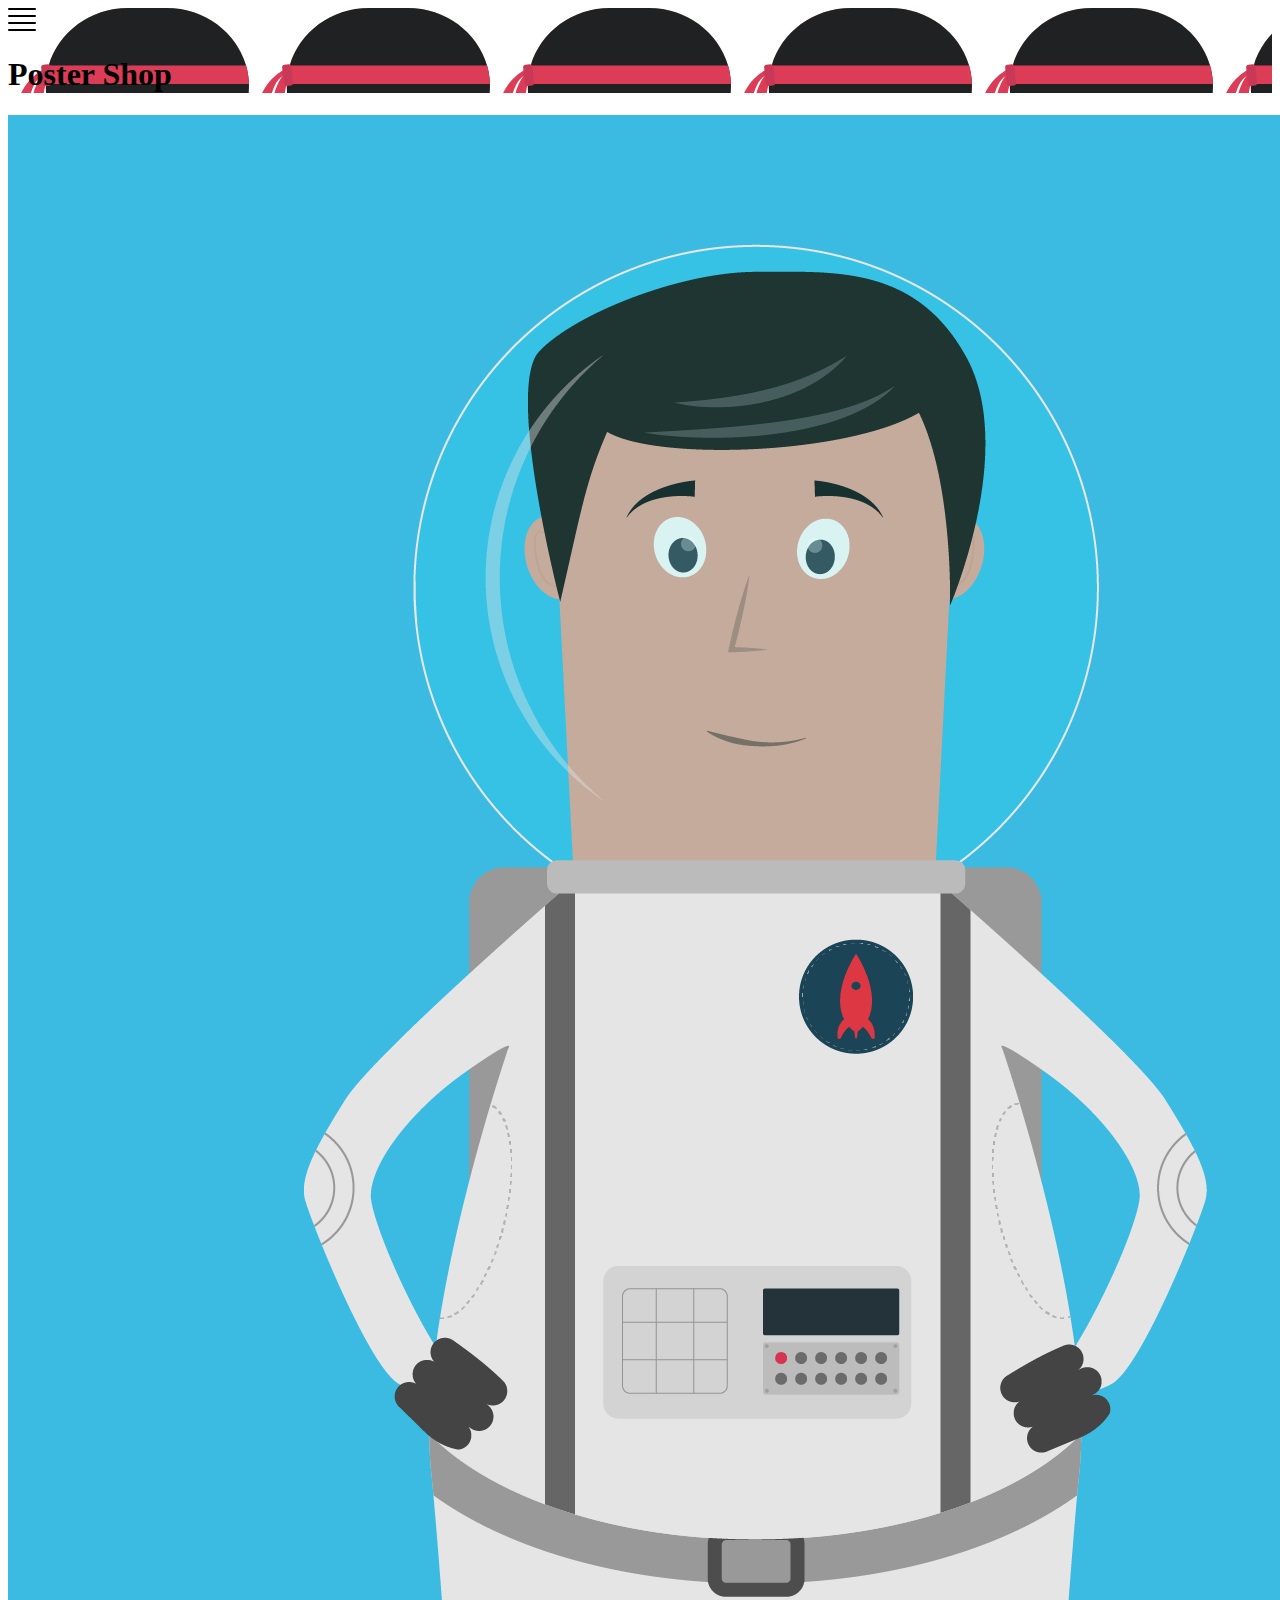
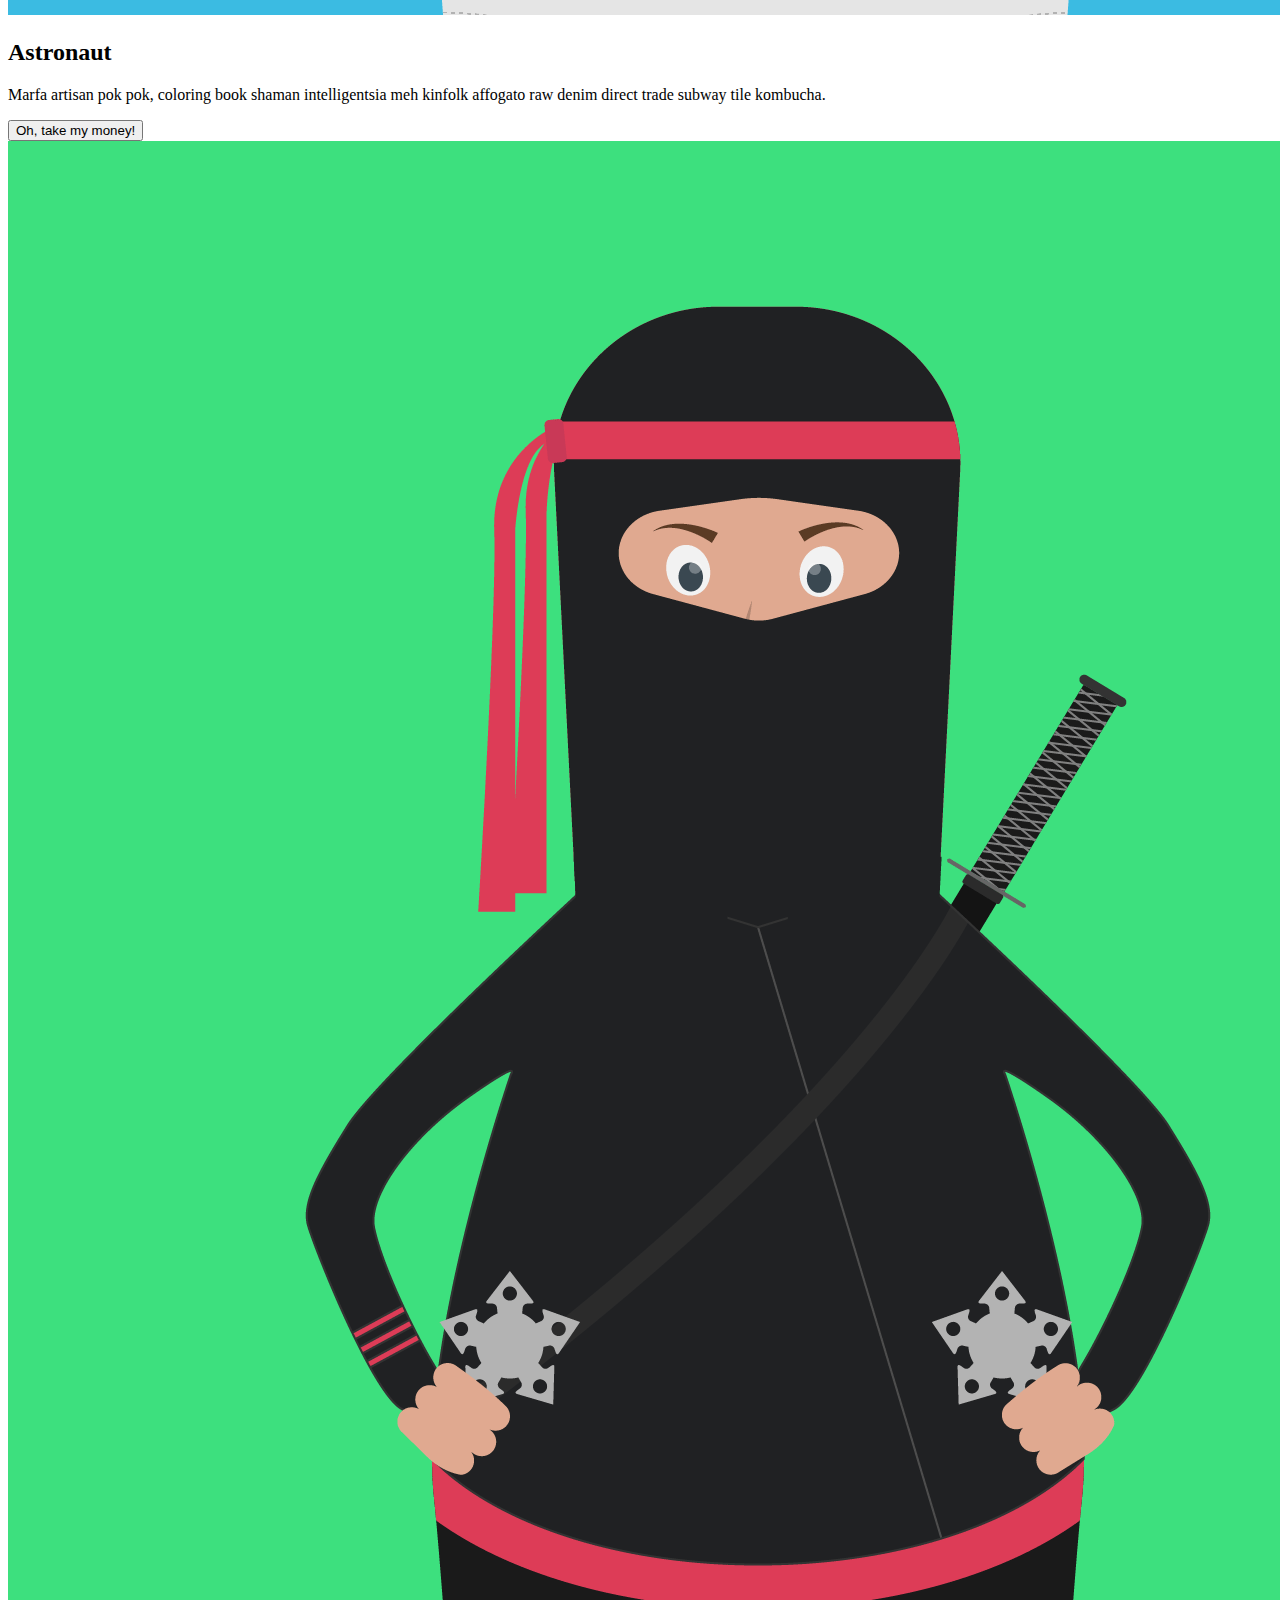
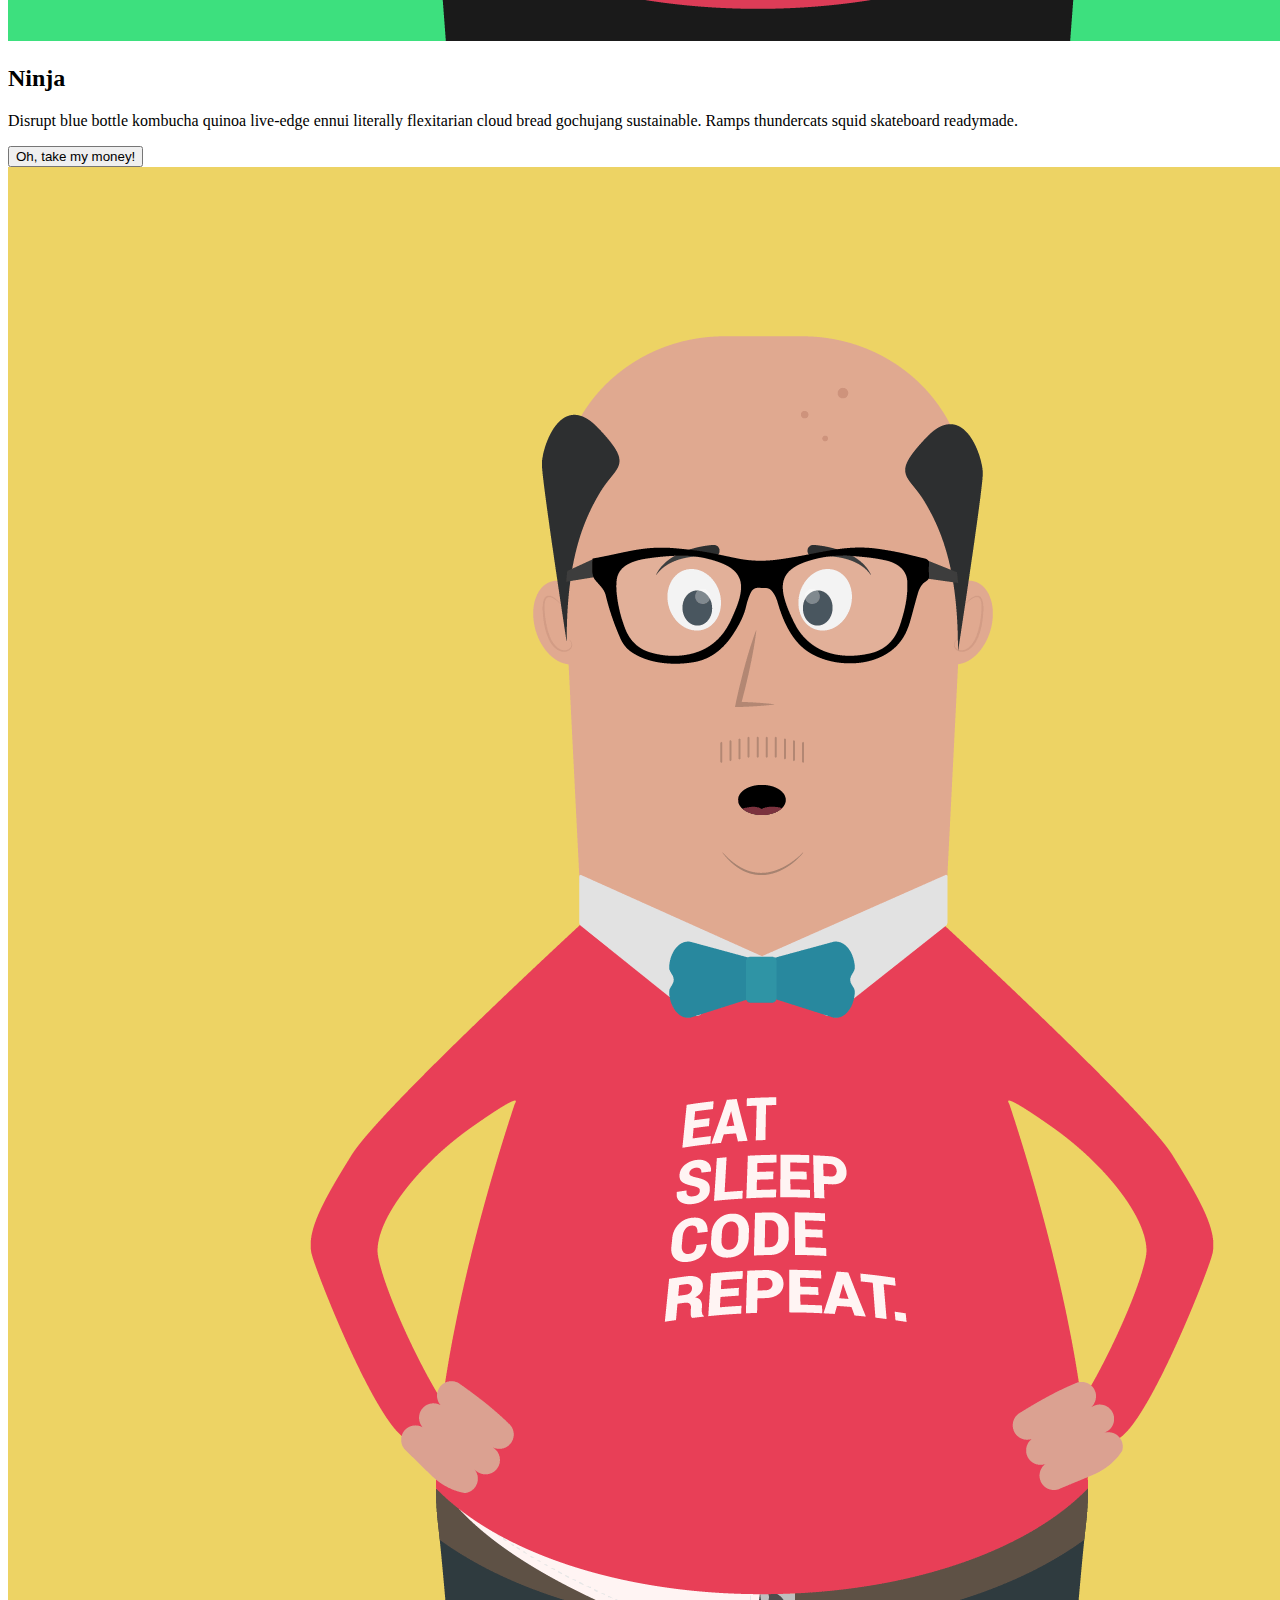
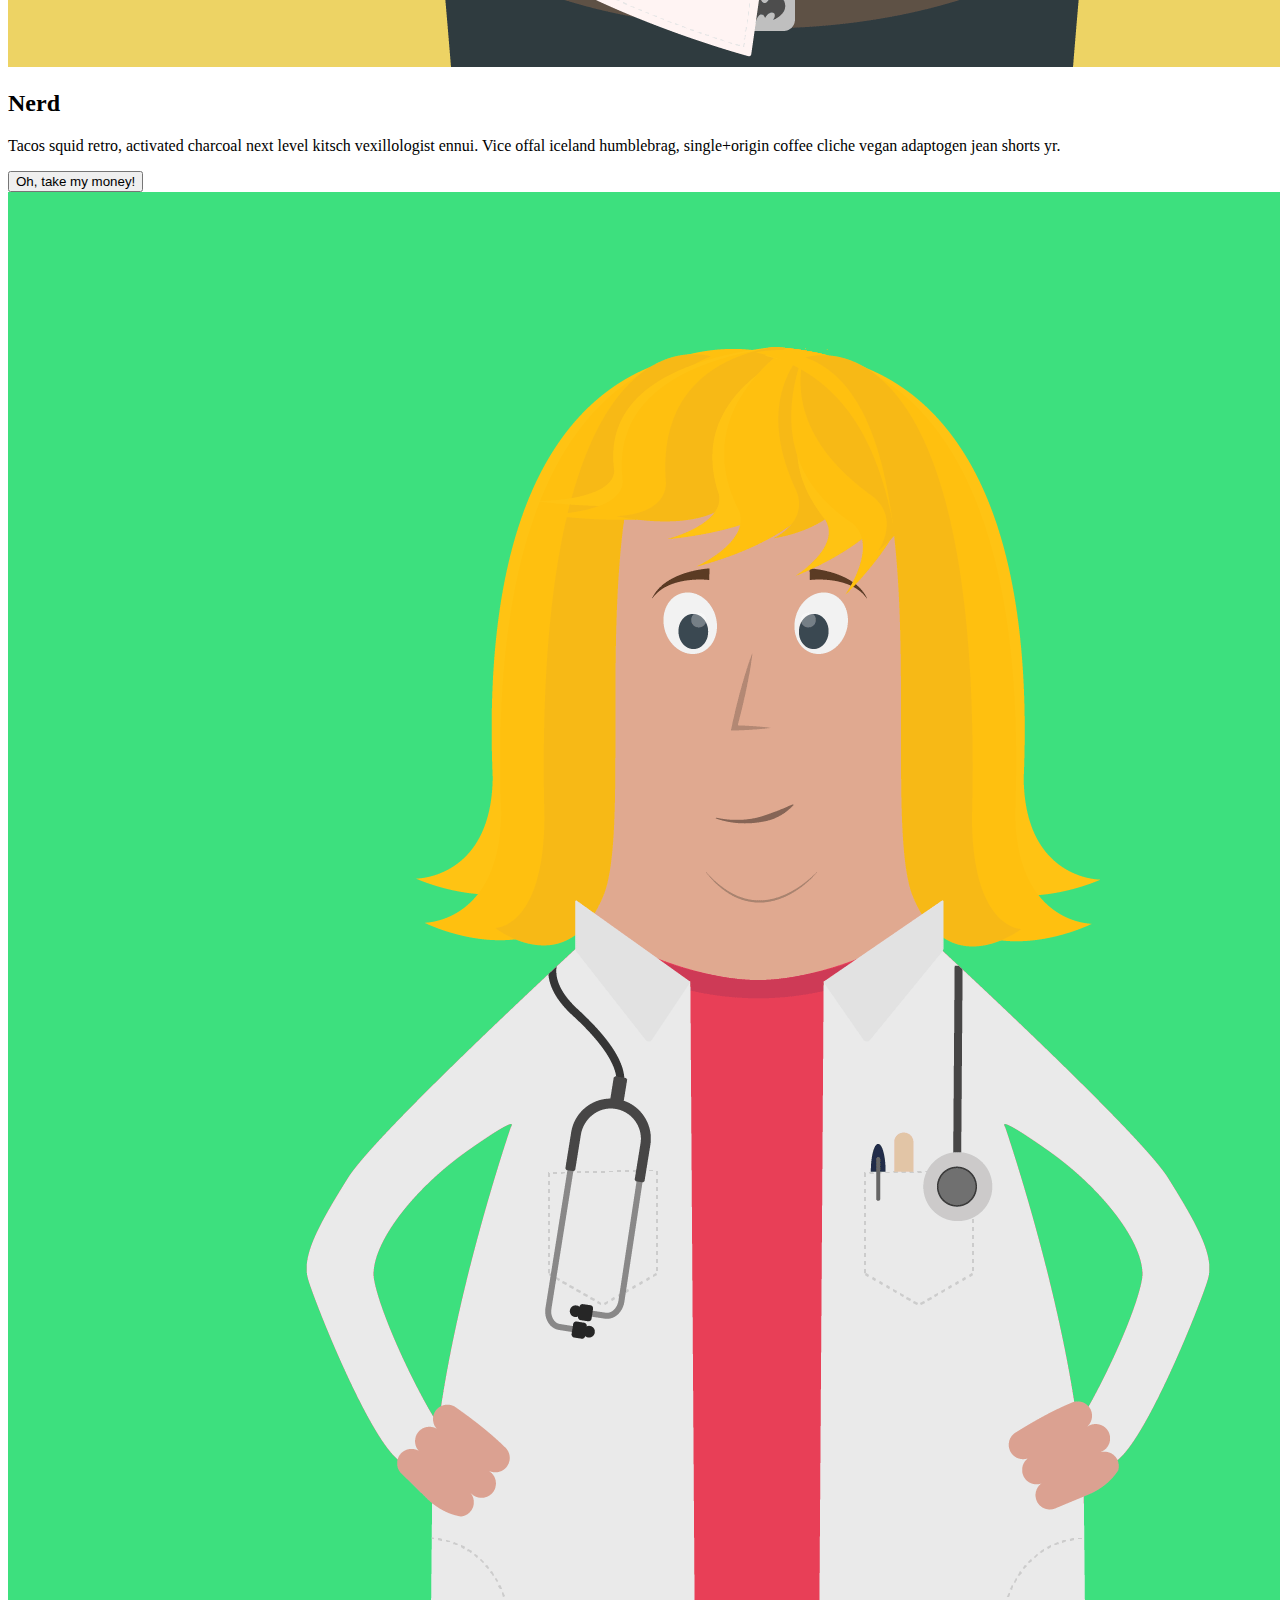
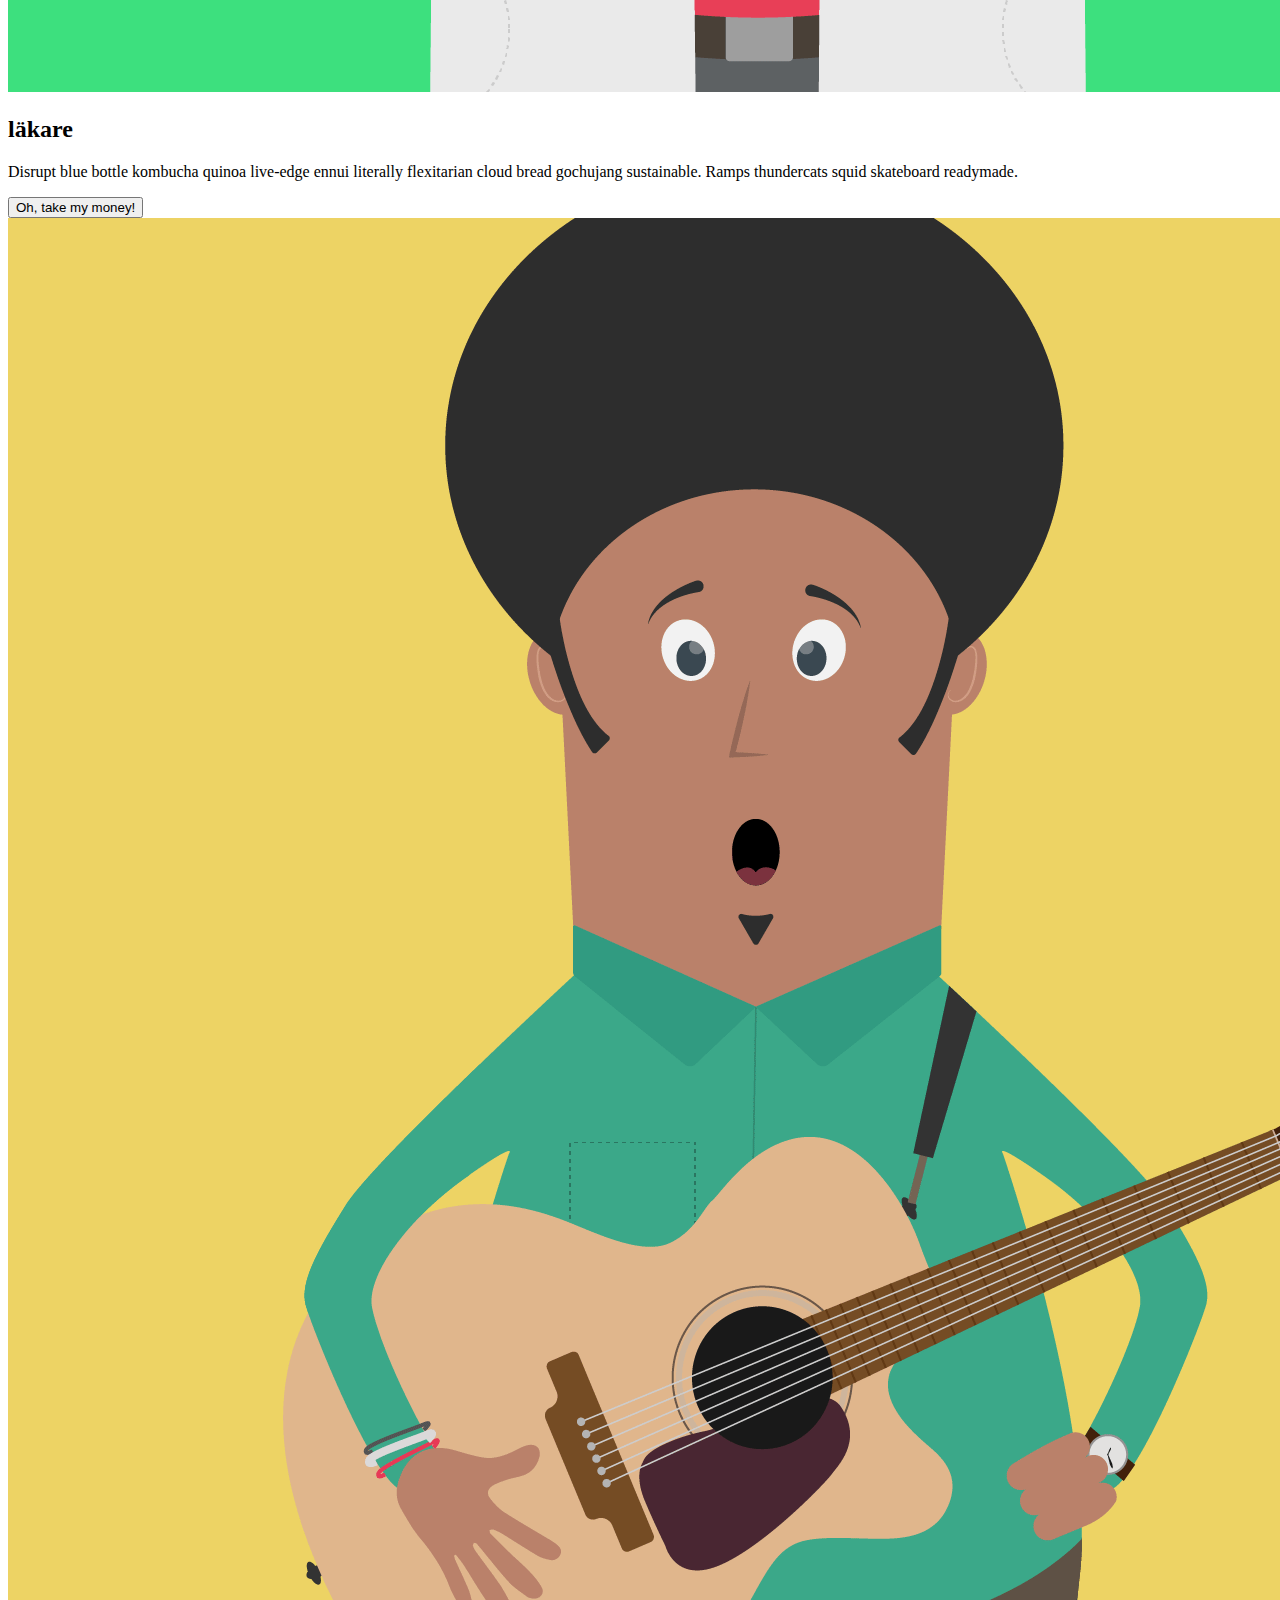
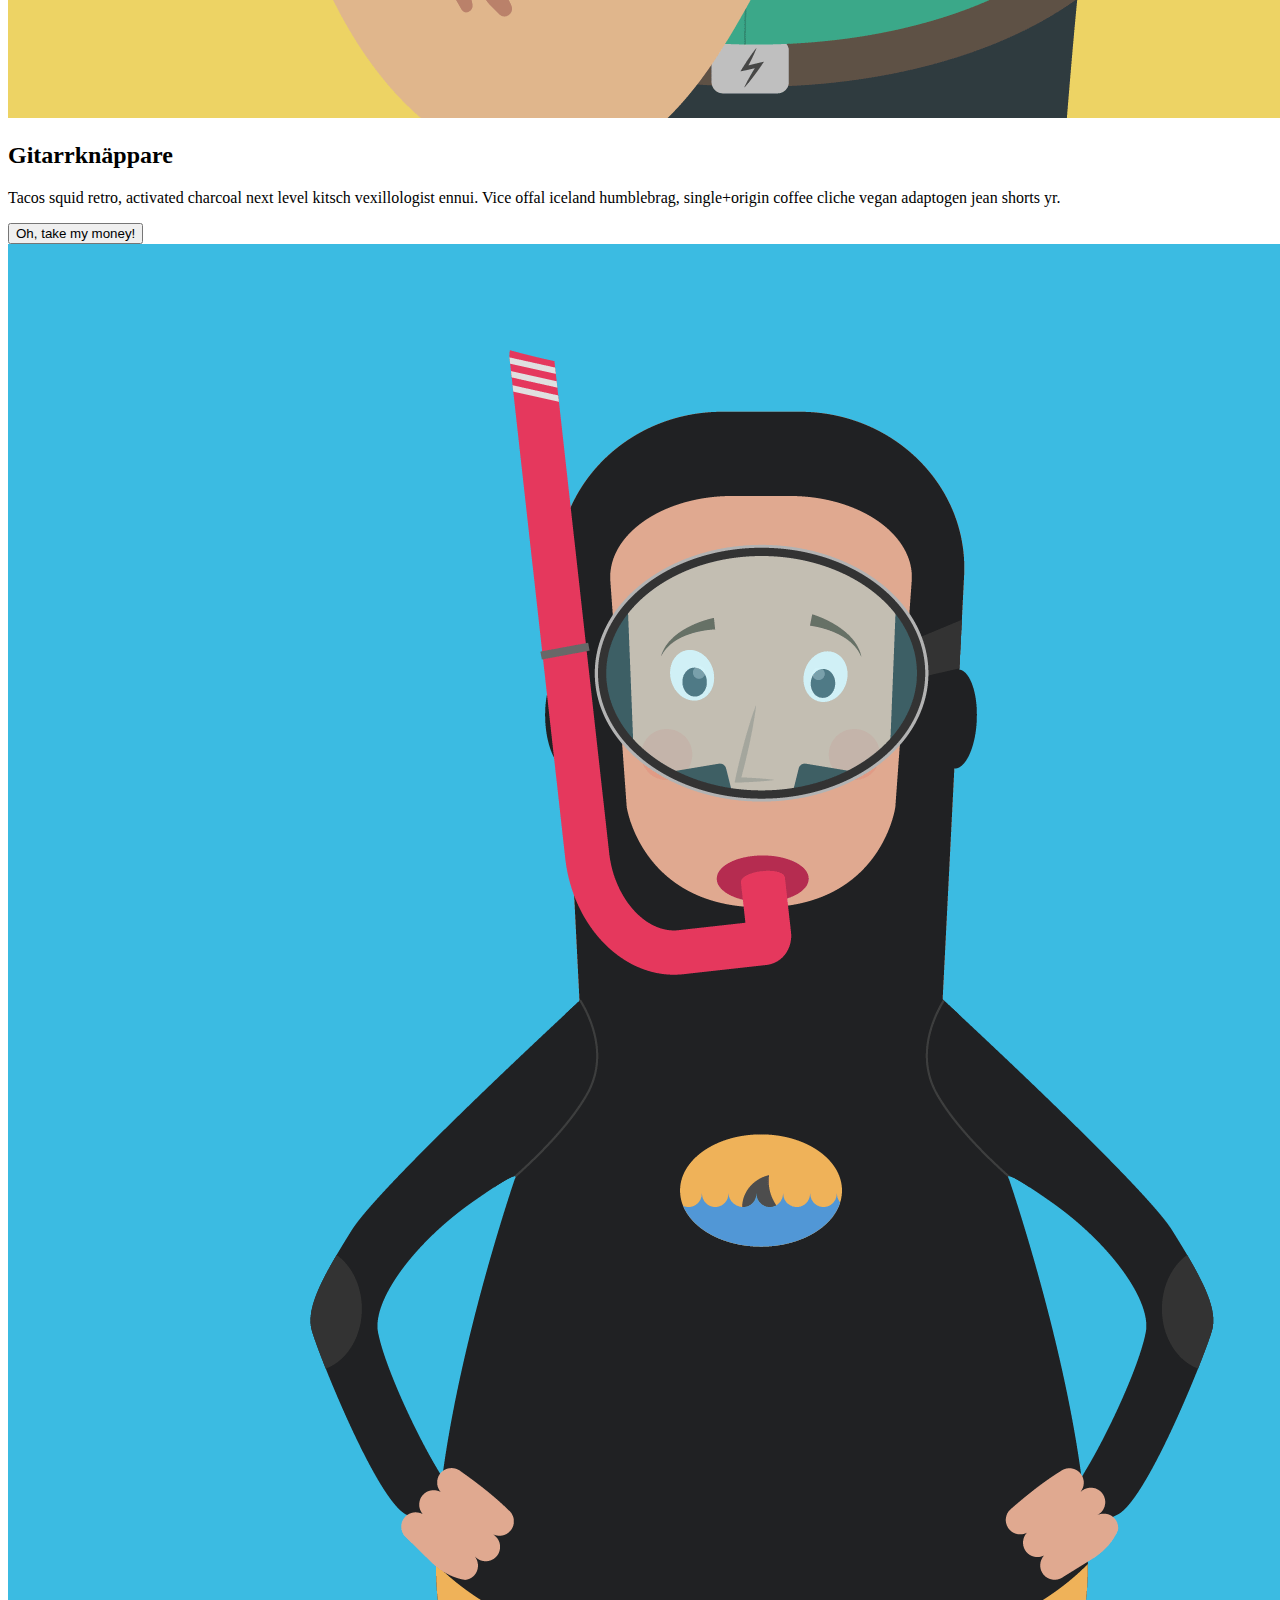
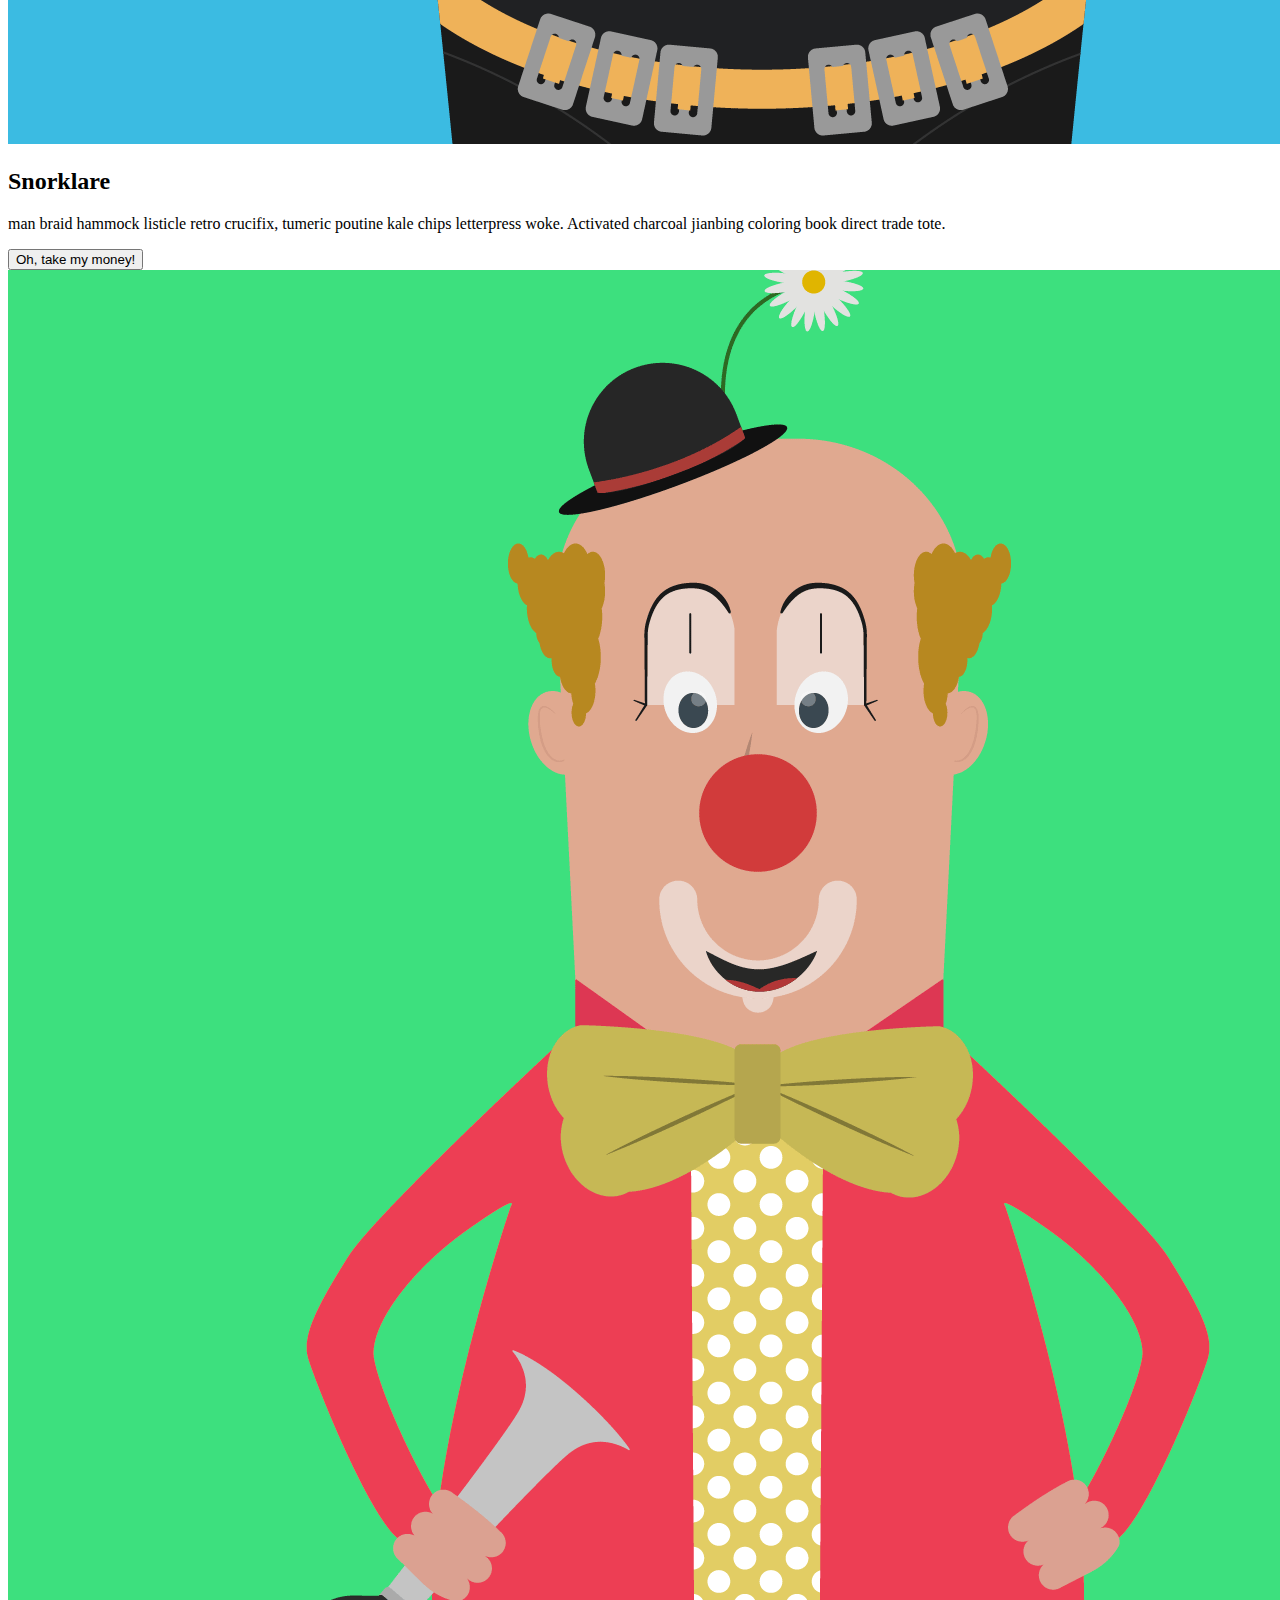
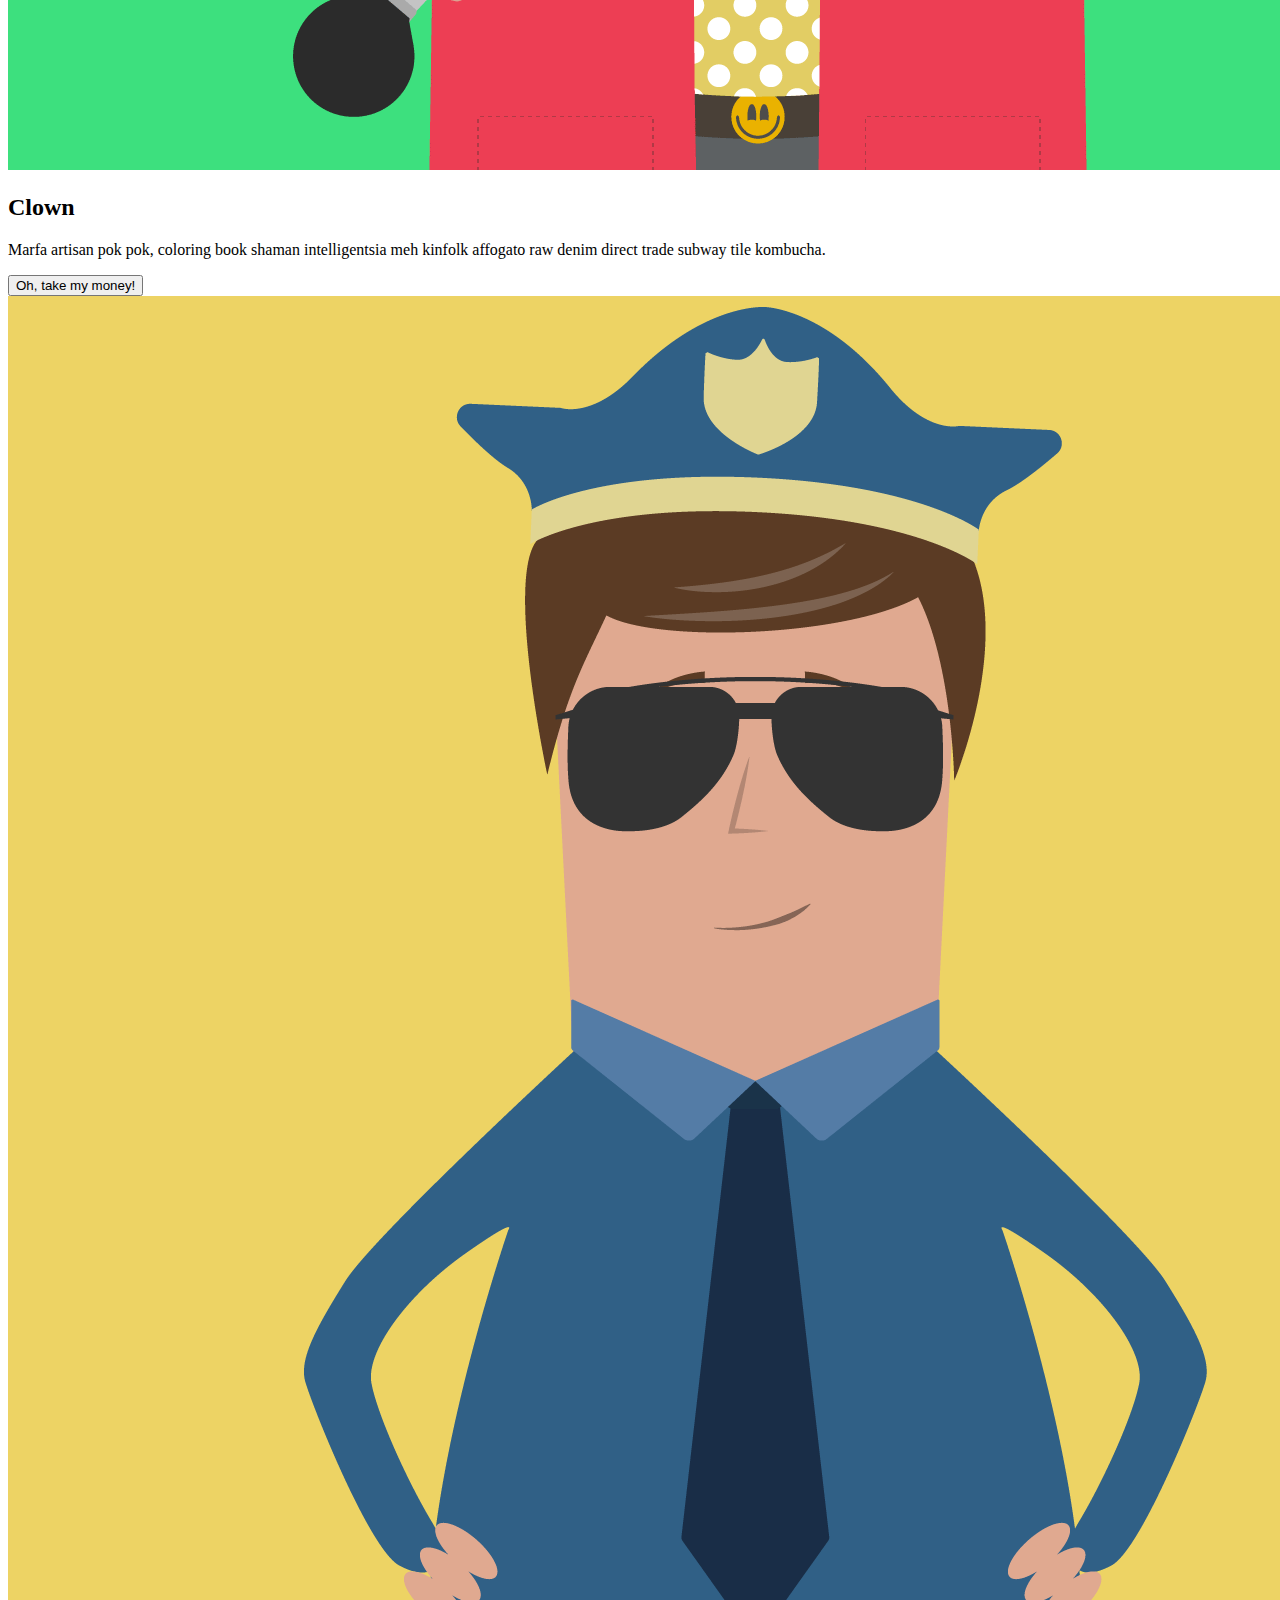
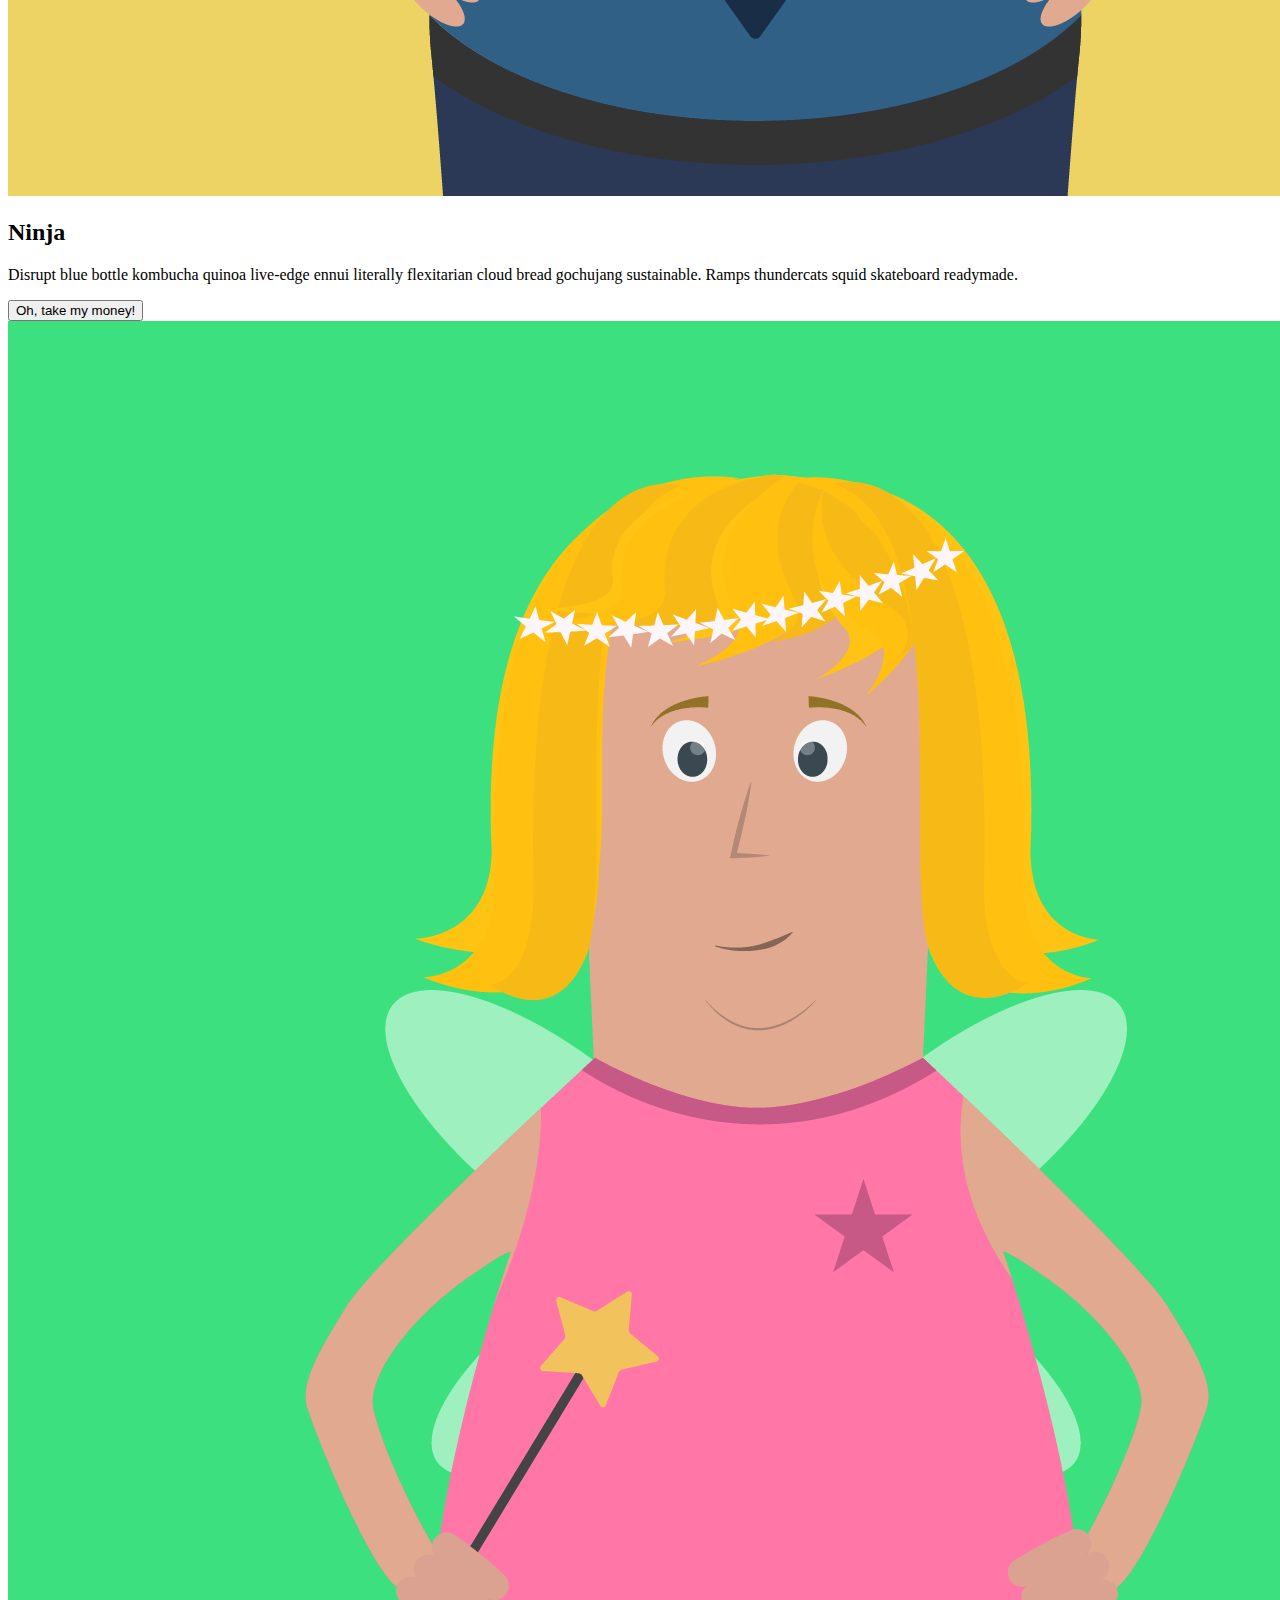
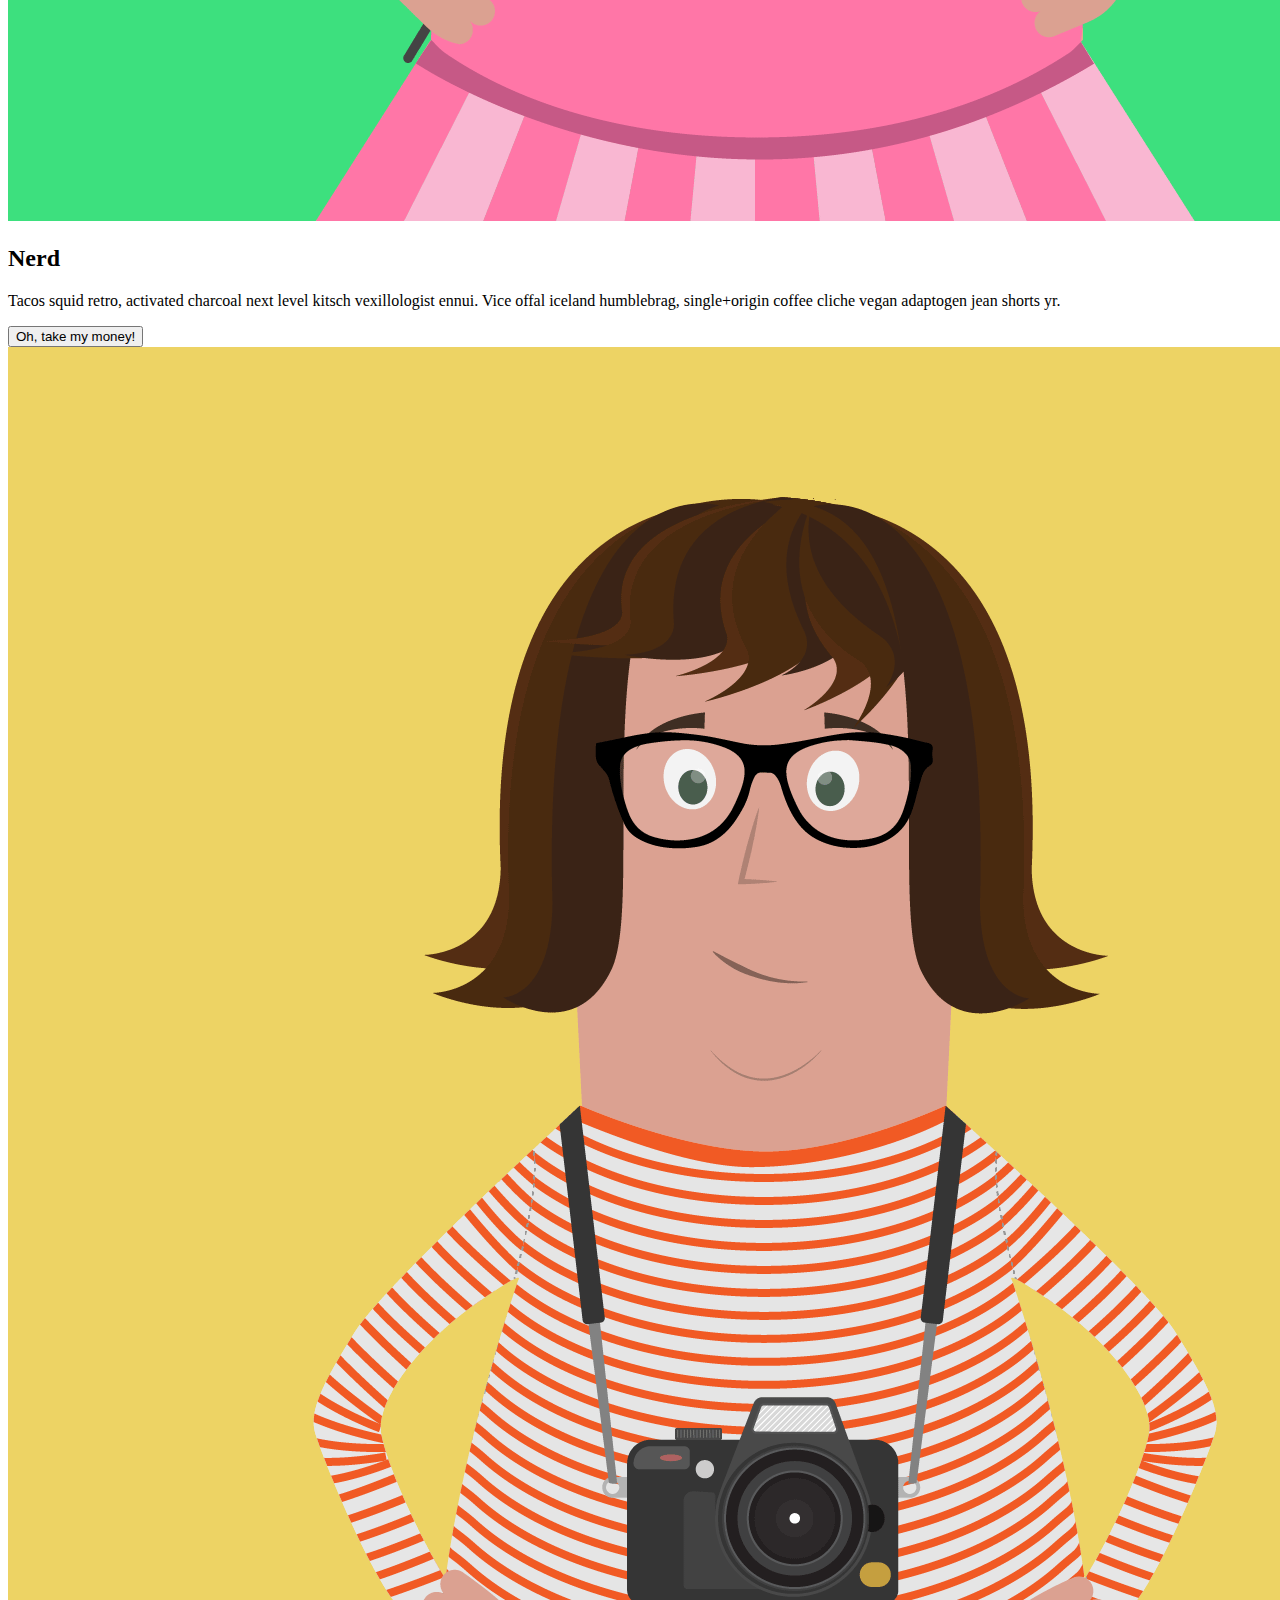
==== index.html @ 82c64292 "add all posrters" ====
<!DOCTYPE html>
<html lang="en">
  <head>
    <meta charset="UTF-8" />
    <meta name="viewport" content="width=device-width, initial-scale=1.0" />
    <link rel="stylesheet" href="style.css" />
    <title>Poster Shop</title>
  </head>
  <body>
    <header class="hero" style="background-image: url('./assets/ninjahead.svg');">
      <img src="./assets/navicon.svg" alt="Navigation Icon" class="nav-icon">
      <h1>Poster Shop</h1>
    </header>
    <main class="posters">
       <article>
            <img src="./assets/char-1.png" alt="Astronaut">
            <h2>Astronaut</h2>
            <p>Marfa artisan pok pok, coloring book shaman intelligentsia meh kinfolk affogato raw denim direct trade subway tile kombucha.</p>
            <button>Oh, take my money!</button>
        </article>
        <article>
            <img src="./assets/char-2.png" alt="Ninja">
            <h2>Ninja</h2>
            <p>Disrupt blue bottle kombucha quinoa live-edge ennui literally flexitarian cloud bread gochujang sustainable. Ramps thundercats squid skateboard readymade.</p>
            <button>Oh, take my money!</button>
        </article>
        <article>
            <img src="./assets/char-3.png" alt="Nerd">
            <h2>Nerd</h2>
            <p>Tacos squid retro, activated charcoal next level kitsch vexillologist ennui. Vice offal iceland humblebrag, single+origin coffee cliche vegan adaptogen jean shorts yr.</p>
            <button>Oh, take my money!</button>
        </article>
        <article>
            <img src="./assets/char-11.png" alt="läkare">
            <h2>läkare</h2>
            <p>Disrupt blue bottle kombucha quinoa live-edge ennui literally flexitarian cloud bread gochujang sustainable. Ramps thundercats squid skateboard readymade.</p>
            <button>Oh, take my money!</button>
        </article>
        <article>
            <img src="./assets/char-12.png" alt="Gitarrknäppare">
            <h2>Gitarrknäppare</h2>
            <p>Tacos squid retro, activated charcoal next level kitsch vexillologist ennui. Vice offal iceland humblebrag, single+origin coffee cliche vegan adaptogen jean shorts yr.</p>
            <button>Oh, take my money!</button>
        </article>
            <img src="./assets/char-4.png" alt="Snorklare">
            <h2>Snorklare</h2>
            <p>man braid hammock listicle retro crucifix, tumeric poutine kale chips letterpress woke. Activated charcoal jianbing coloring book direct trade tote.</p>
            <button>Oh, take my money!</button>
        </article>
        <article>
            <img src="./assets/char-5.png" alt="Clown">
            <h2>Clown</h2>
            <p>Marfa artisan pok pok, coloring book shaman intelligentsia meh kinfolk affogato raw denim direct trade subway tile kombucha.</p>
            <button>Oh, take my money!</button>
        </article>
        <article>
            <img src="./assets/char-6.png" alt="Ninja">
            <h2>Ninja</h2>
            <p>Disrupt blue bottle kombucha quinoa live-edge ennui literally flexitarian cloud bread gochujang sustainable. Ramps thundercats squid skateboard readymade.</p>
            <button>Oh, take my money!</button>
        </article>
        <article>
            <img src="./assets/char-8.png" alt="Nerd">
            <h2>Nerd</h2>
            <p>Tacos squid retro, activated charcoal next level kitsch vexillologist ennui. Vice offal iceland humblebrag, single+origin coffee cliche vegan adaptogen jean shorts yr.</p>
            <button>Oh, take my money!</button>
        </article>
        <article>
            <img src="./assets/char-7.png" alt="Fotograf">
            <h2>Fotograf</h2>
            <p>Disrupt blue bottle kombucha quinoa live-edge ennui literally flexitarian cloud bread gochujang sustainable. Ramps thundercats squid skateboard readymade.</p>
            <button>Oh, take my money!</button>
        </article>
      <article>
          <img src="./assets/char-8.png" alt="Personlig tränare">
          <h2>Personlig tränare</h2>
          <p>Tacos squid retro, activated charcoal next level kitsch vexillologist ennui. Vice offal iceland humblebrag, single+origin coffee cliche vegan adaptogen jean shorts yr.</p>
          <button>Oh, take my money!</button>
      </article>
    </main>
    <footer>
      <section>
        <h2>Nav</h2>
        <ul>
            <li><a href="#">Products</a></li>
            <li><a href="#">About Us</a></li>
            <li><a href="#">Contact</a></li>
        </ul>
      </section>
      <section>
        <h2>Address</h2>
        <p>Pinkelpronkvagen 32<br>888 88 Klonkberga</p>
      </section>
      <section>
        <h2>Social Media</h2>
        <img src="./assets/logo-twitter.svg">
        <img src="./assets/logo-facebook.svg">
        <img src="./assets/logo-instagram.svg">
        <img src="./assets/logo-linkedin.svg">
      </section>
    </footer>
  </body>
</html>
---- style.css ----
footer {
    display: grid;
    grid-template-columns: repeat(auto-fit, minmax(200px, 1fr));
    gap: 20px;
    padding: 20px;
    background-color: #373a3a;
    color: #fff;
    align-items: center;
    text-align: center;
}
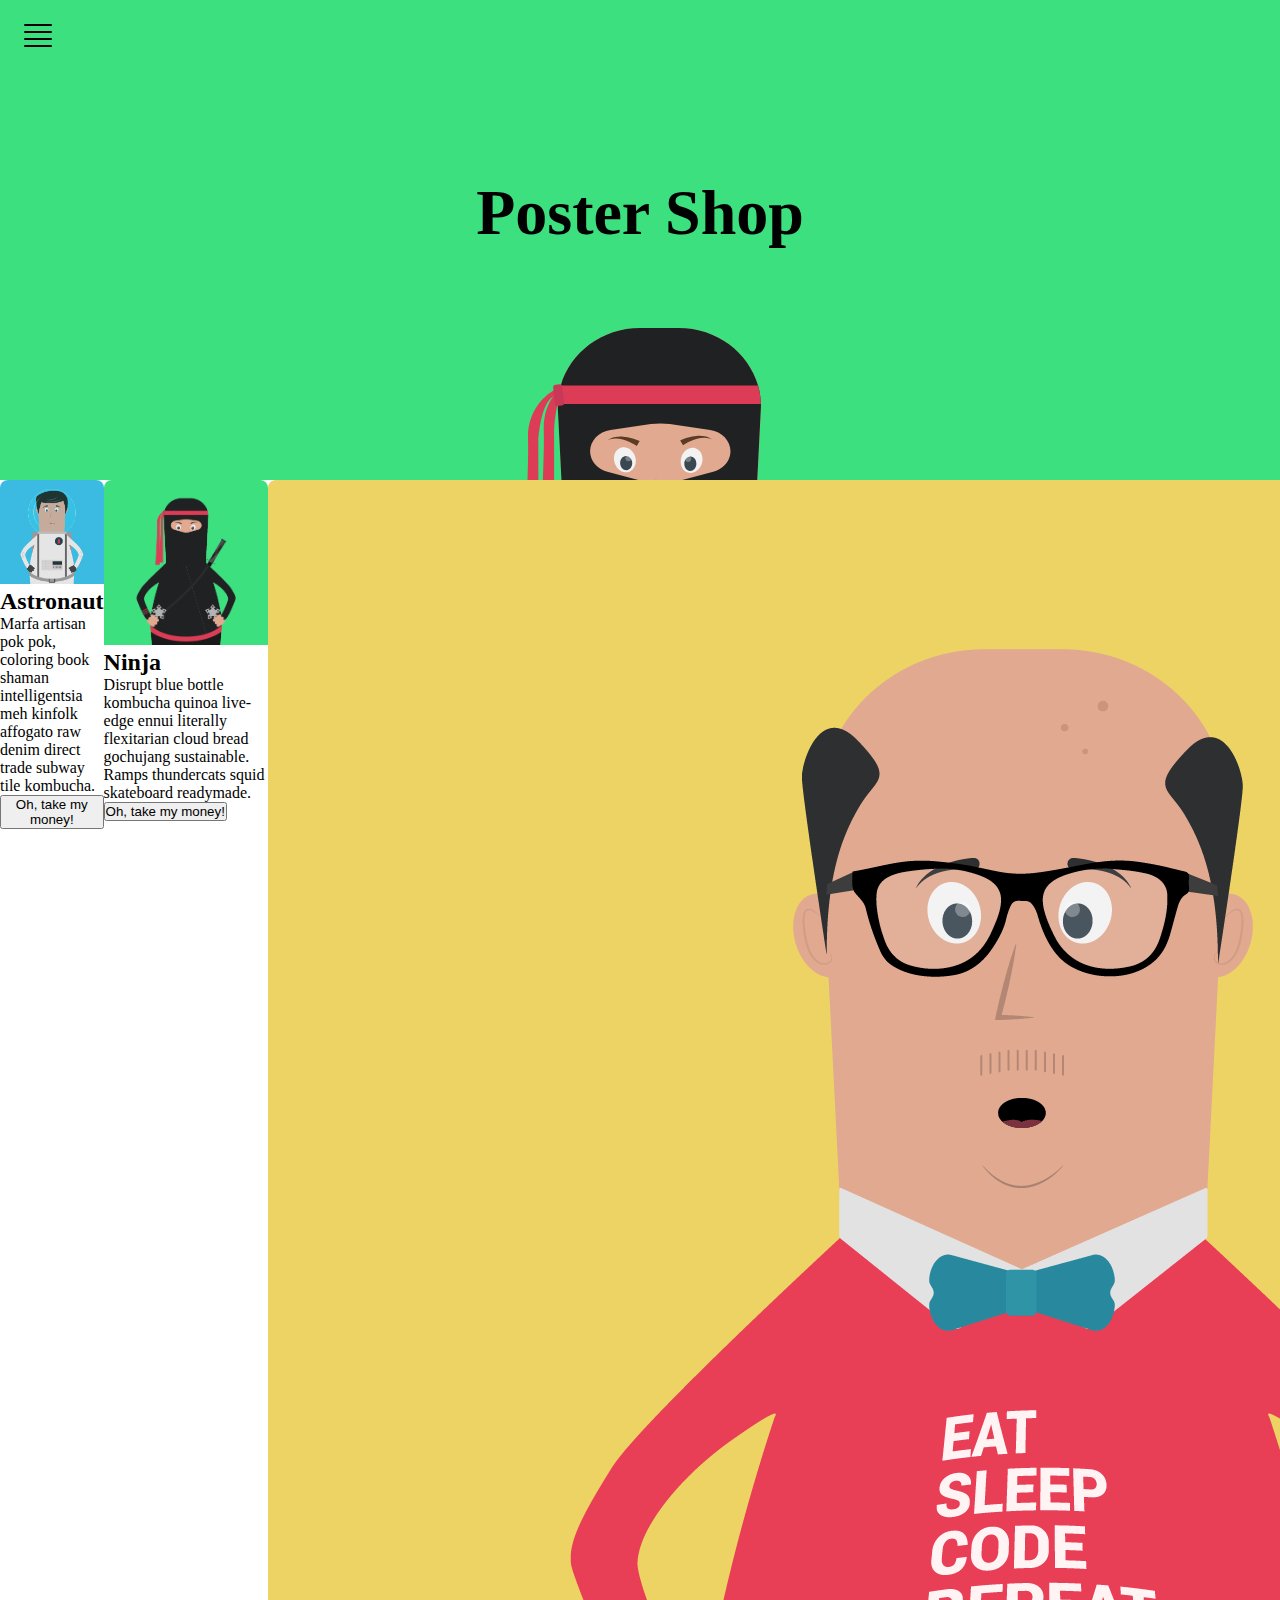
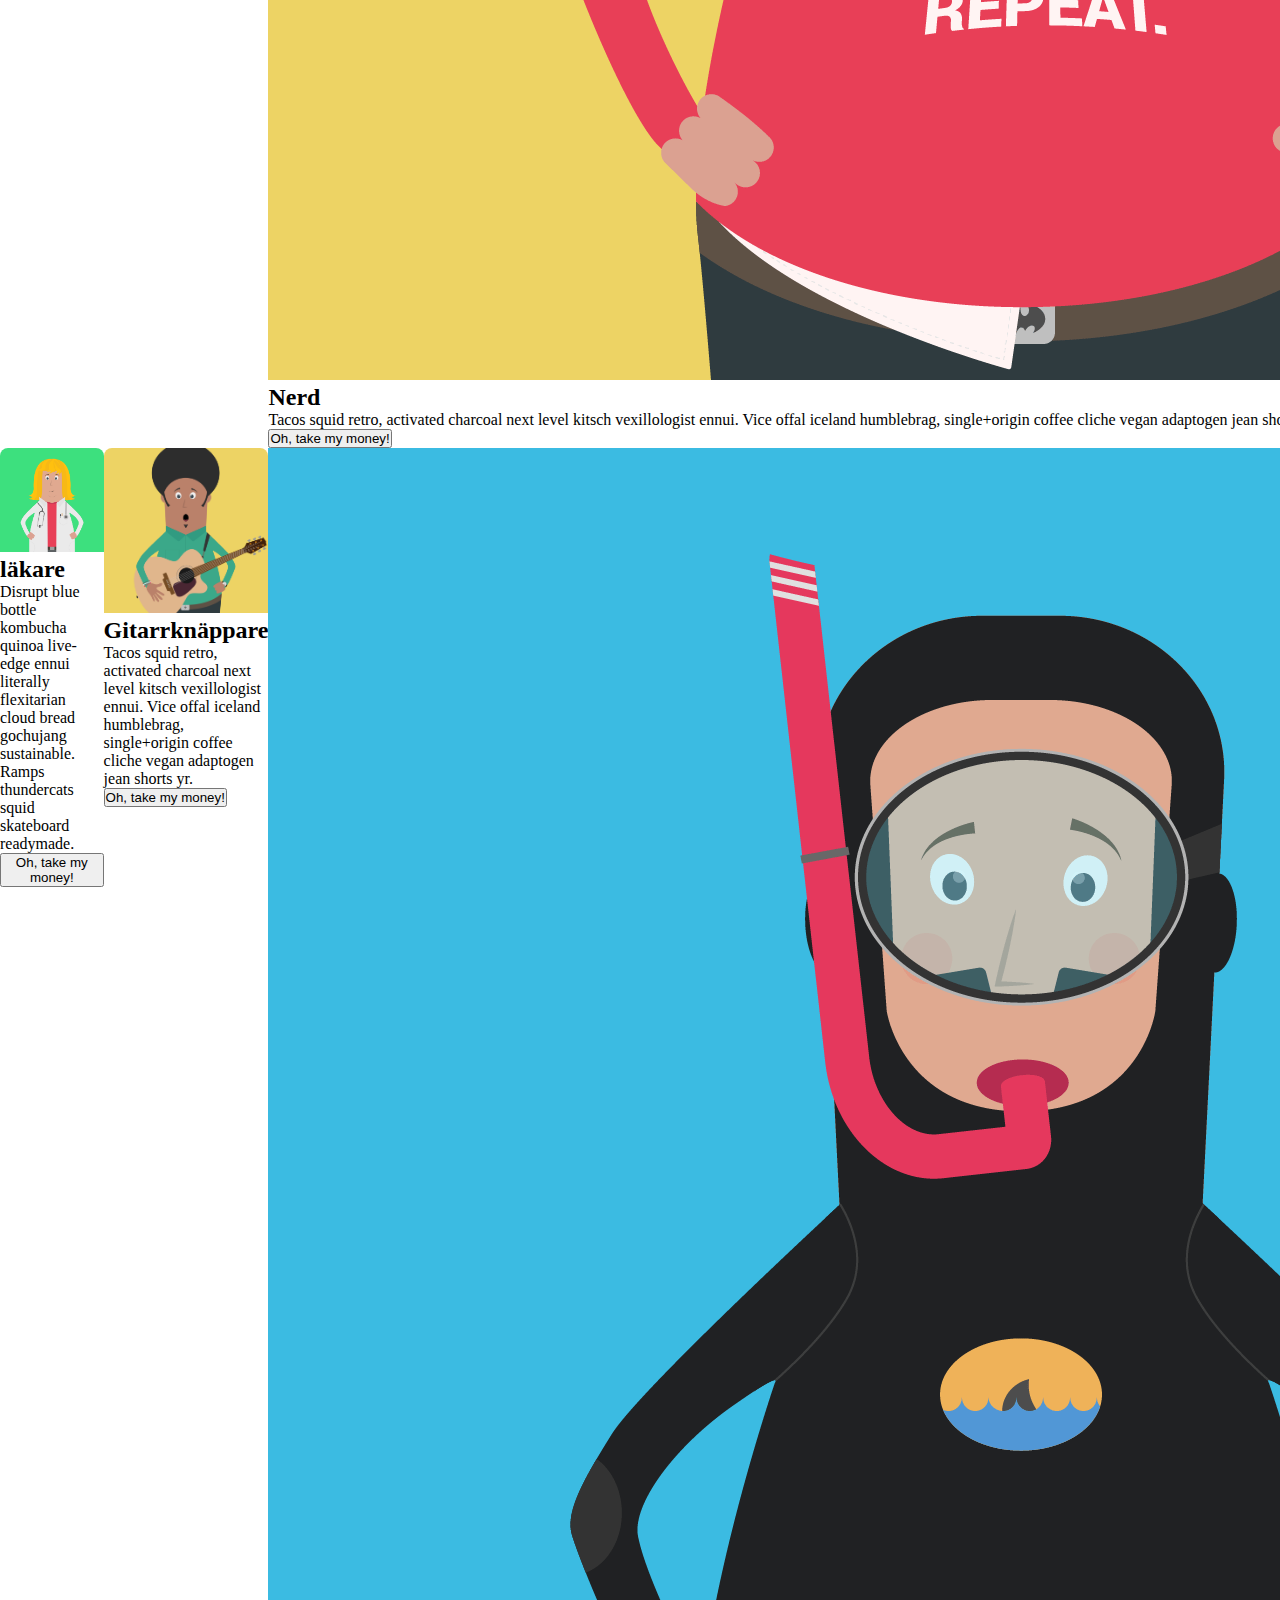
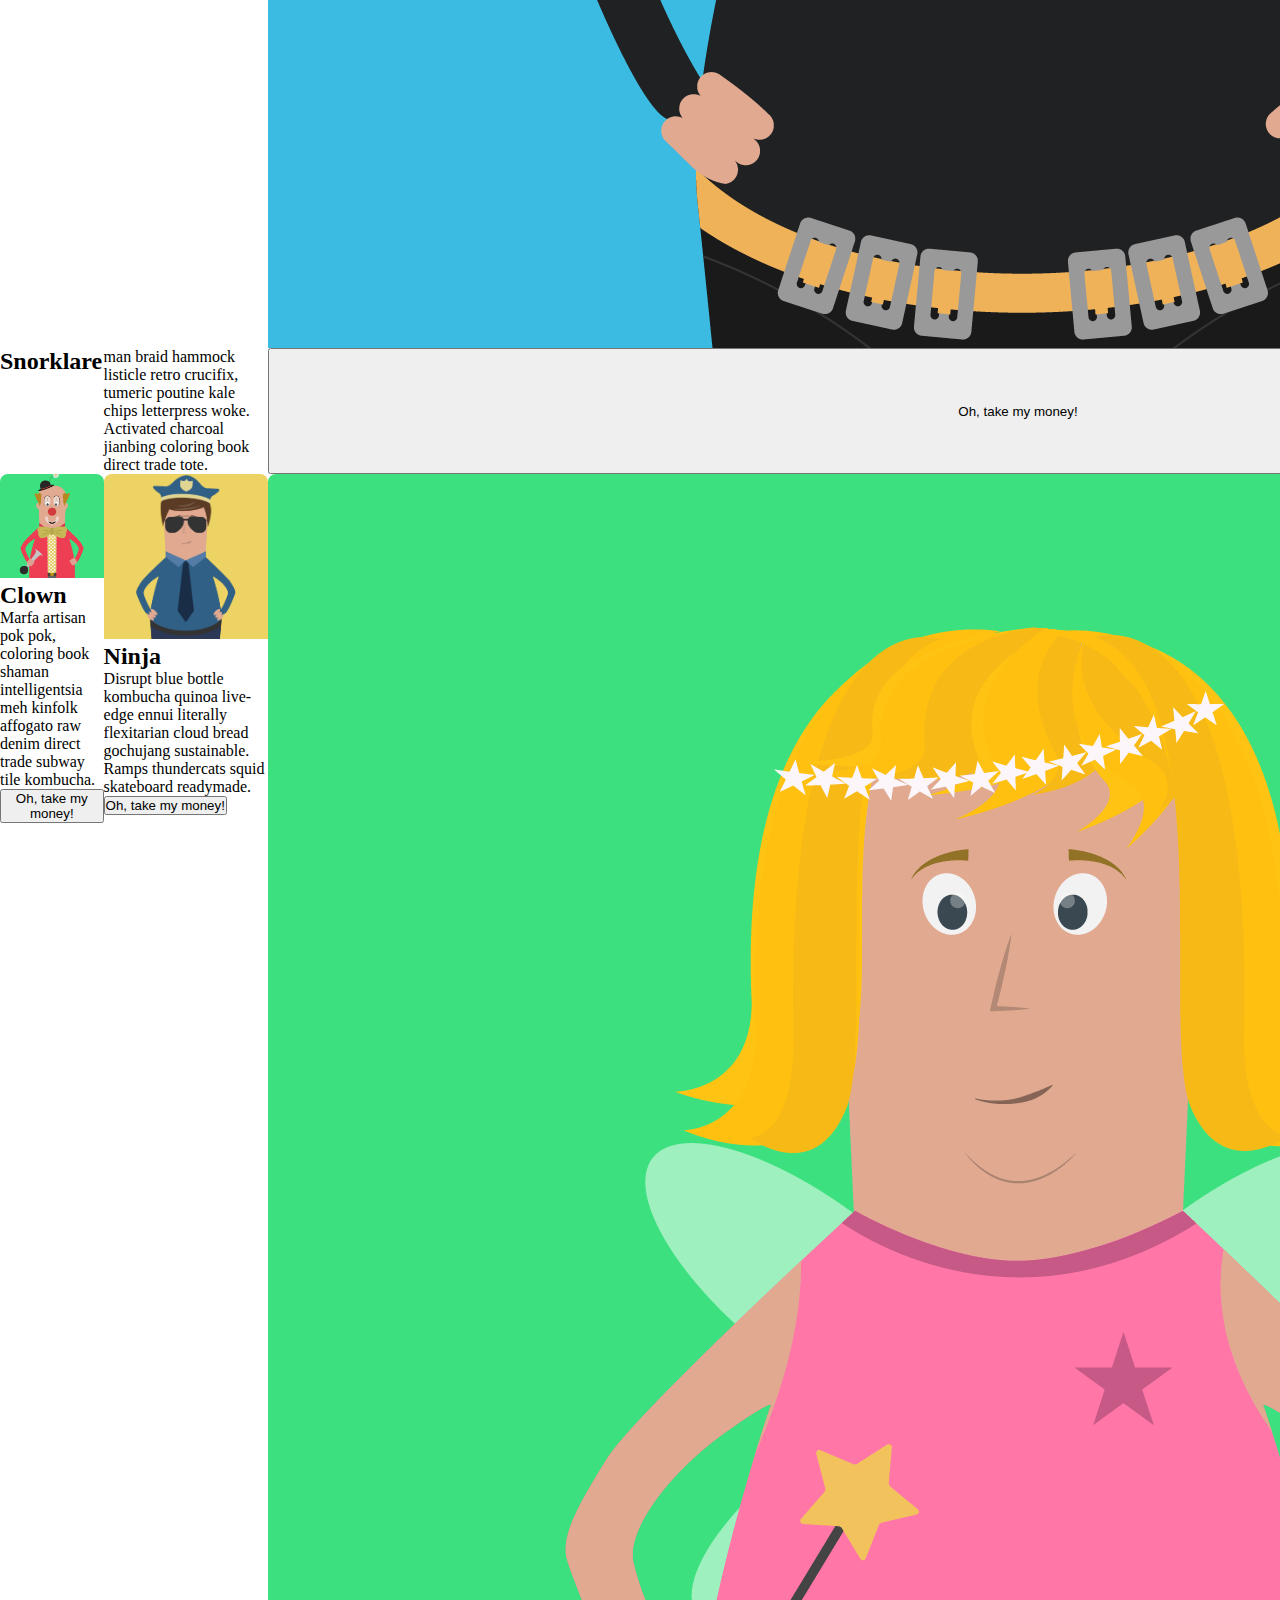
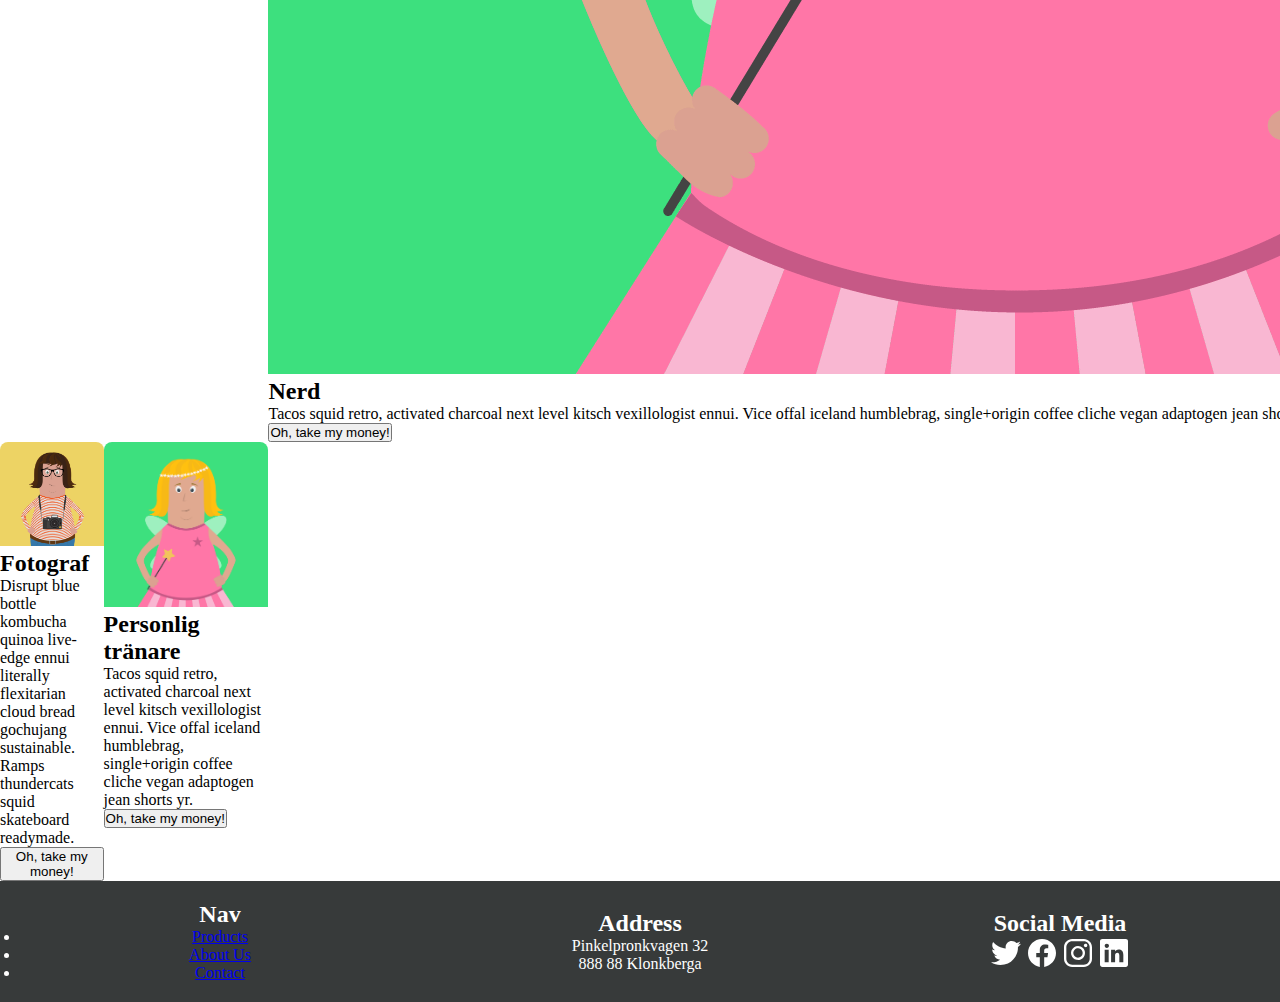
==== commit 665fc21a: "header styles" ====
--- a/index.html
+++ b/index.html
@@ -3,13 +3,14 @@
   <head>
     <meta charset="UTF-8" />
     <meta name="viewport" content="width=device-width, initial-scale=1.0" />
-    <link rel="stylesheet" href="style.css" />
+    <link rel="stylesheet" href="./style.css" />
     <title>Poster Shop</title>
   </head>
   <body>
-    <header class="hero" style="background-image: url('./assets/ninjahead.svg');">
+    <header class="header" >
       <img src="./assets/navicon.svg" alt="Navigation Icon" class="nav-icon">
       <h1>Poster Shop</h1>
+      <img src="./assets/ninjahead.svg" class="header-img">
     </header>
     <main class="posters">
        <article>
--- a/style.css
+++ b/style.css
@@ -1,3 +1,47 @@
+* {
+    margin: 0;
+    padding: 0;
+}
+.header{
+    background-color: #3DE07E;
+    display: grid;
+    grid-template-columns: 1fr 5fr;
+    grid-template-rows: repeat(3,1fr);
+    padding: 1.5rem 1.5rem 0 1.5rem;
+}
+.nav-icon{
+    grid-column: 1 / 2;
+    grid-row: 1 / 2;
+}
+
+h1{
+    grid-column: 1 / -1;
+    grid-row: 2 / 3;
+    text-align: center;
+    font-size: 4rem;
+    font-family: 'Segoe UI', Roboto;
+}
+.header-img{
+    grid-column: 1 / -1;
+    grid-row: 3 / 4;
+    align-self: center;
+    justify-self: center;
+}
+
+.posters {
+    display: grid;
+    grid-template-columns: repeat(3,1fr);
+}
+
+.posters article img {
+    max-width: 100%;
+    height: auto;
+    border-radius: 8px 8px 0 0;
+}
+
+
+
+
 footer {
     display: grid;
     grid-template-columns: repeat(auto-fit, minmax(200px, 1fr));
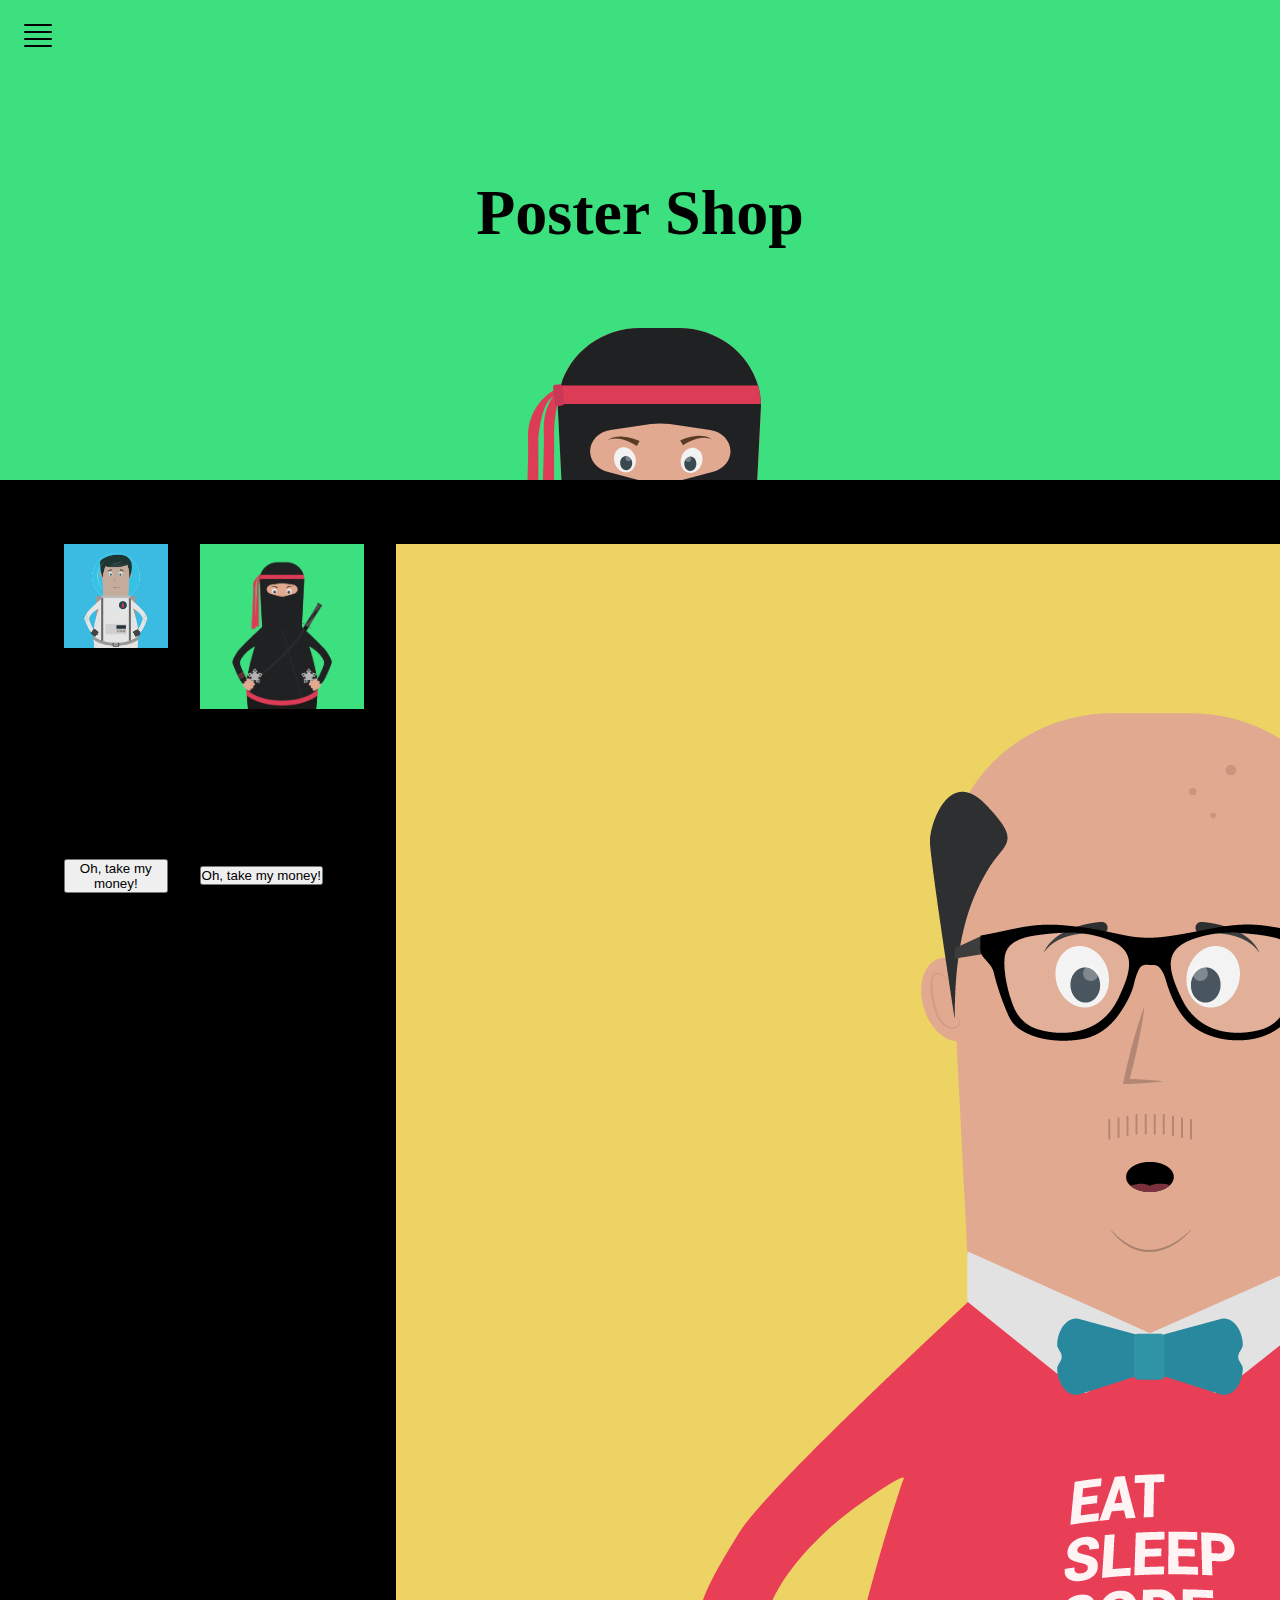
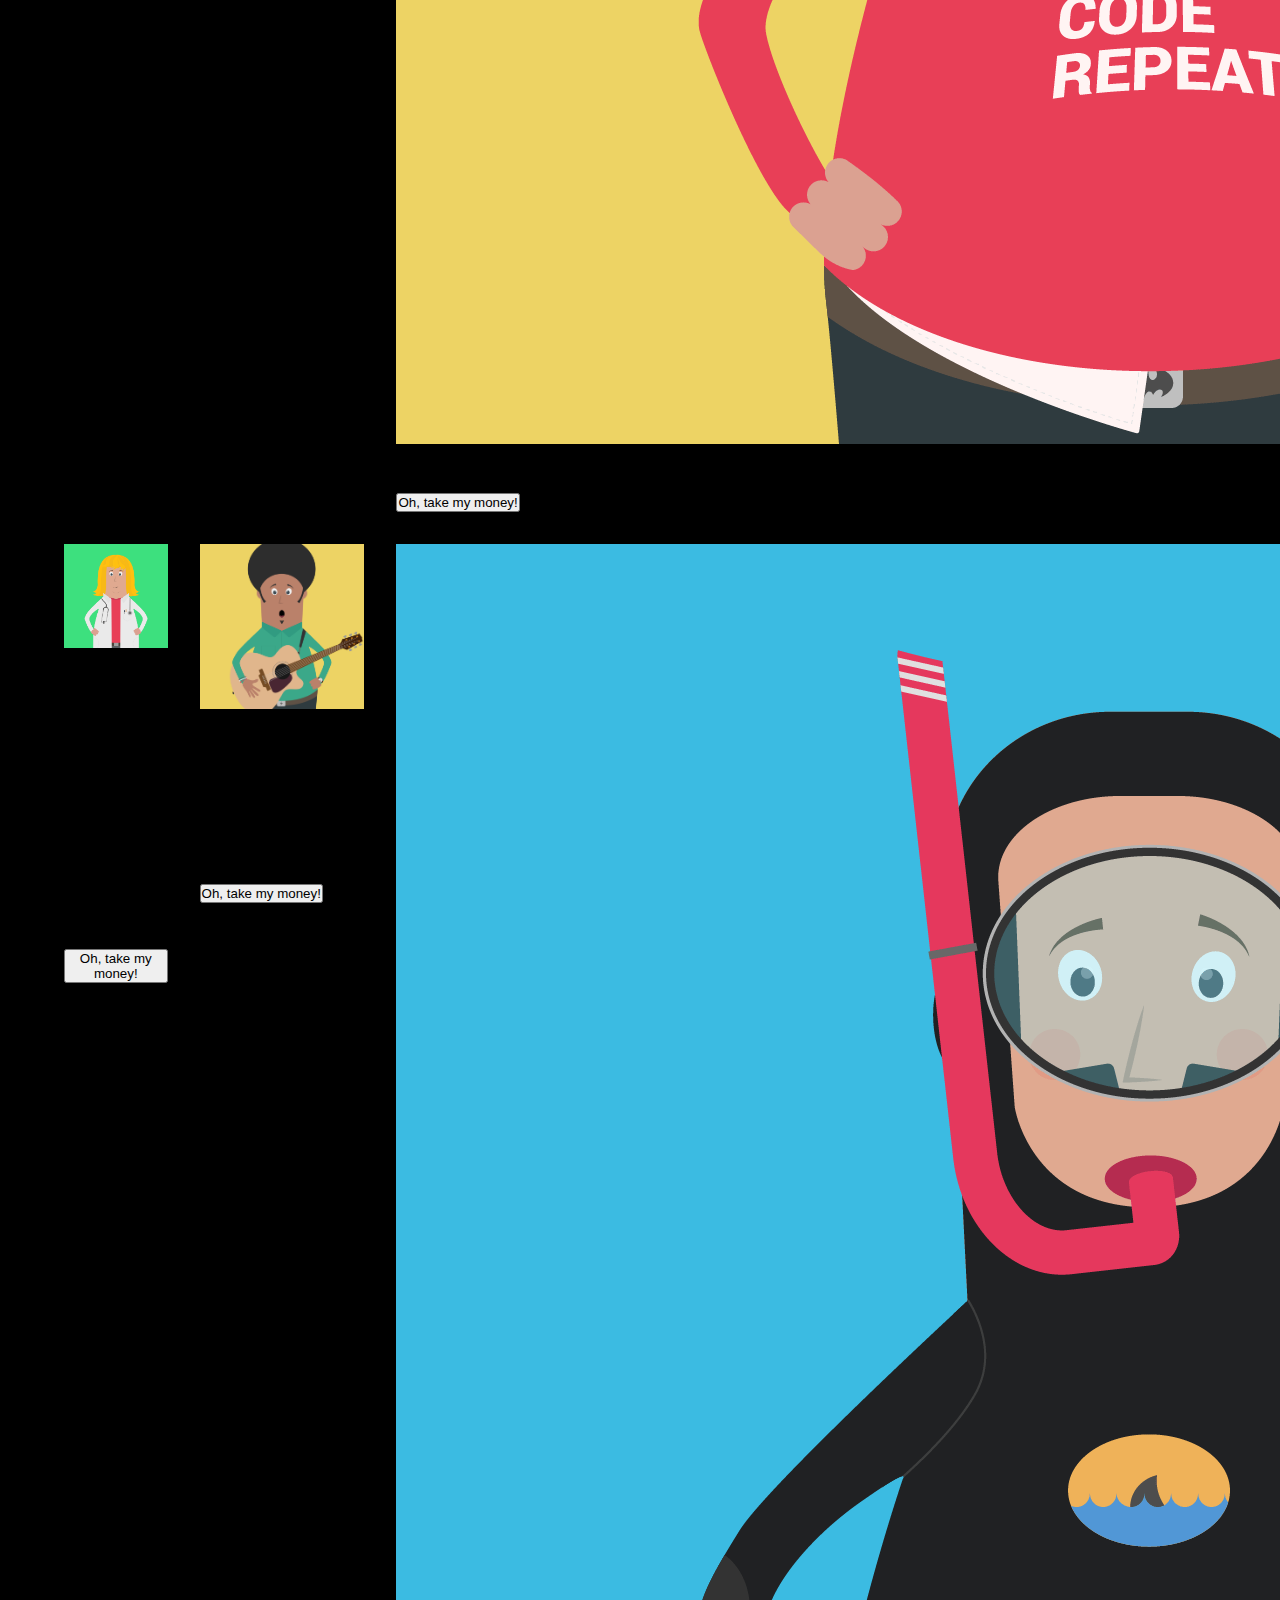
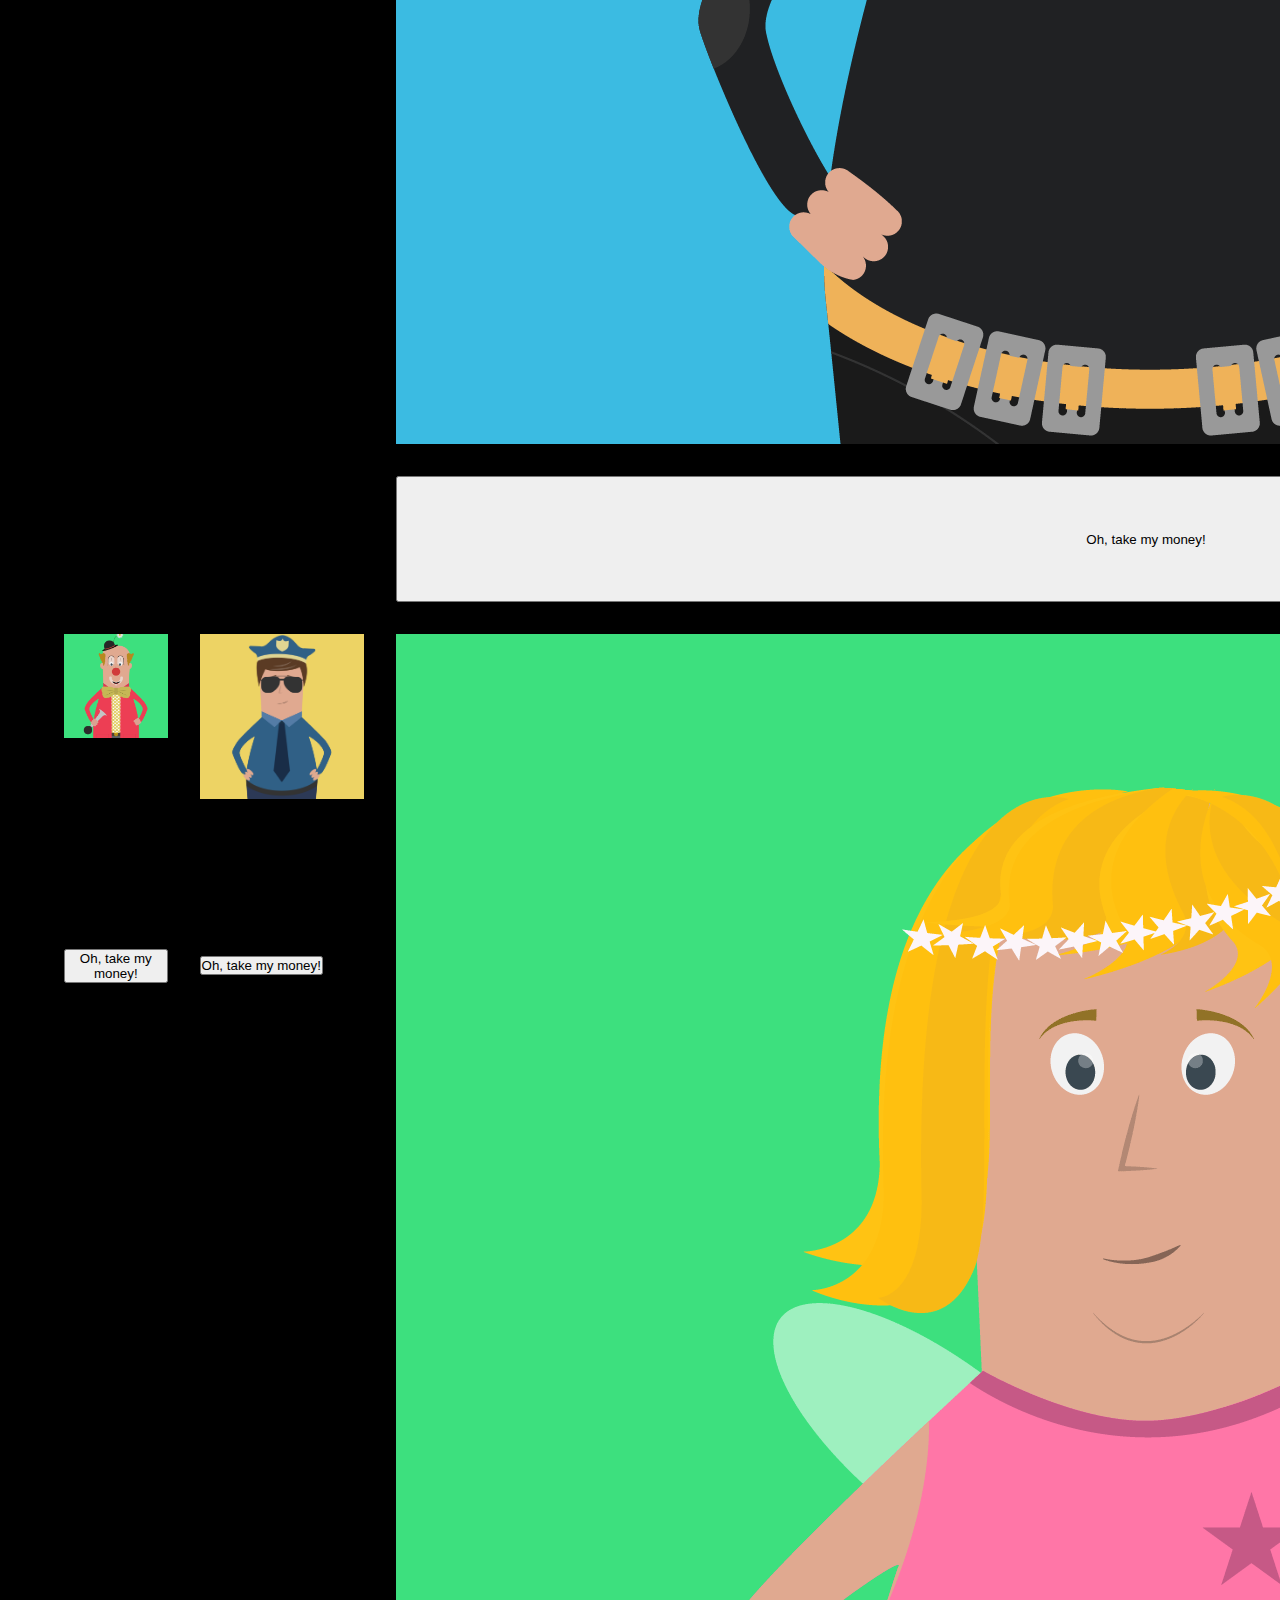
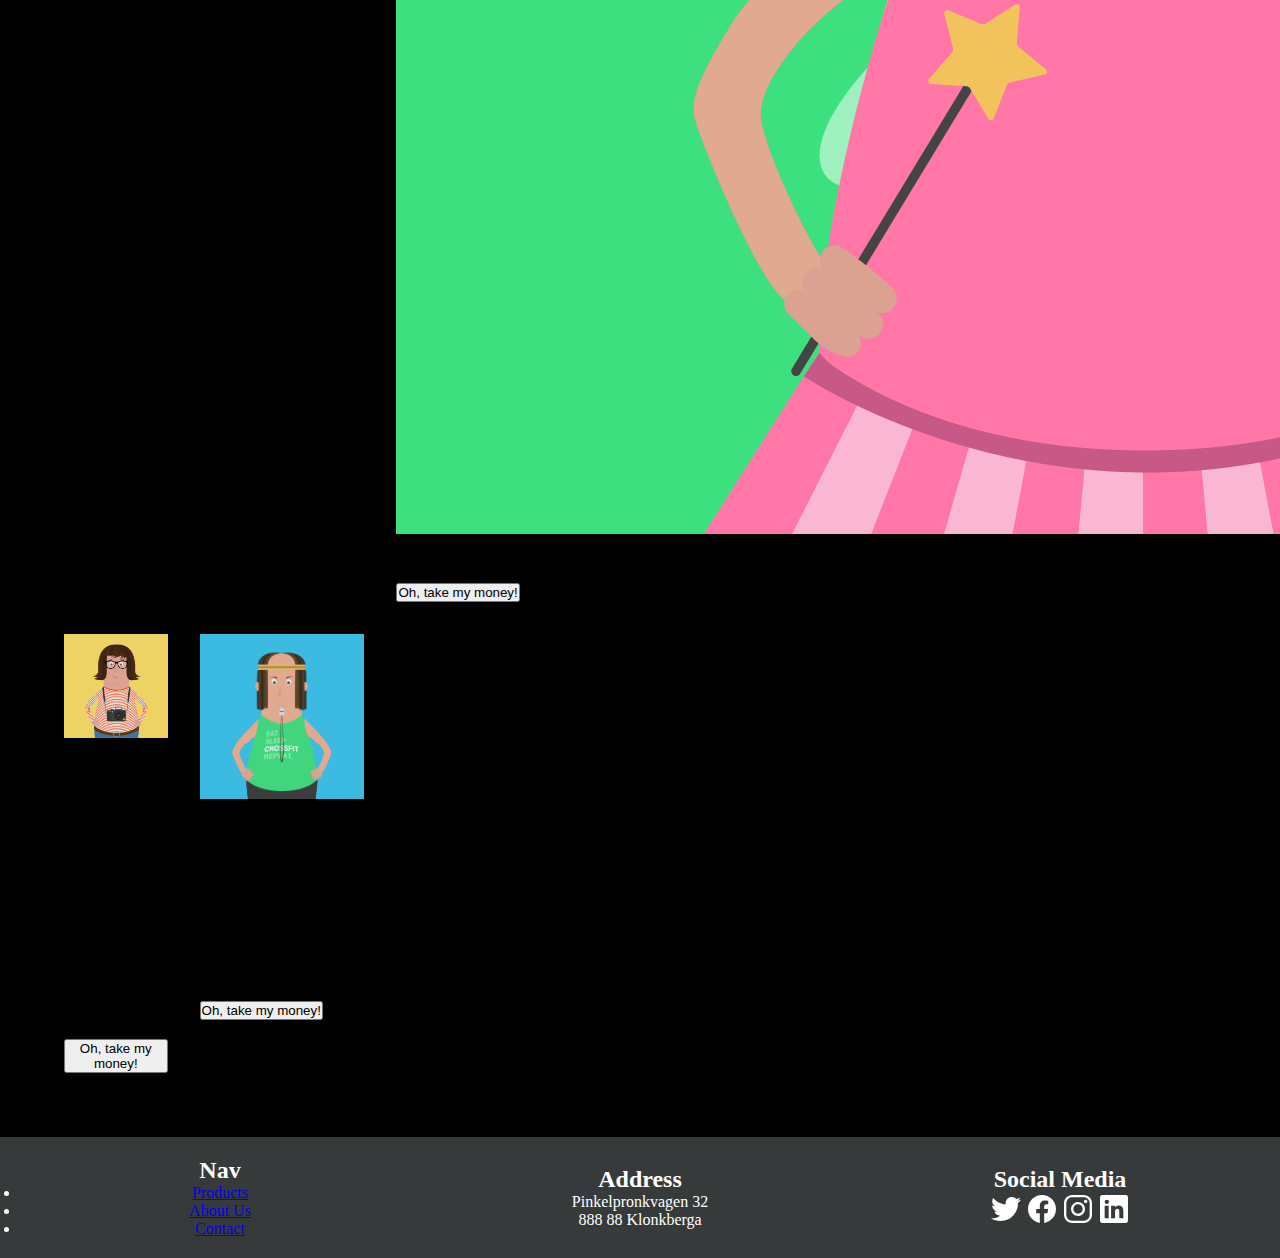
==== commit 44ee341c: "posters styles" ====
--- a/index.html
+++ b/index.html
@@ -73,7 +73,7 @@
             <button>Oh, take my money!</button>
         </article>
       <article>
-          <img src="./assets/char-8.png" alt="Personlig tränare">
+          <img src="./assets/char-9.png" alt="Personlig tränare">
           <h2>Personlig tränare</h2>
           <p>Tacos squid retro, activated charcoal next level kitsch vexillologist ennui. Vice offal iceland humblebrag, single+origin coffee cliche vegan adaptogen jean shorts yr.</p>
           <button>Oh, take my money!</button>
--- a/style.css
+++ b/style.css
@@ -30,13 +30,15 @@
 
 .posters {
     display: grid;
-    grid-template-columns: repeat(3,1fr);
+    grid-template-columns: repeat(3, 1fr);
+    gap: 2rem;
+    padding: 4rem;
+    background-color: black;
+    
 }
 
 .posters article img {
     max-width: 100%;
-    height: auto;
-    border-radius: 8px 8px 0 0;
 }
 
 
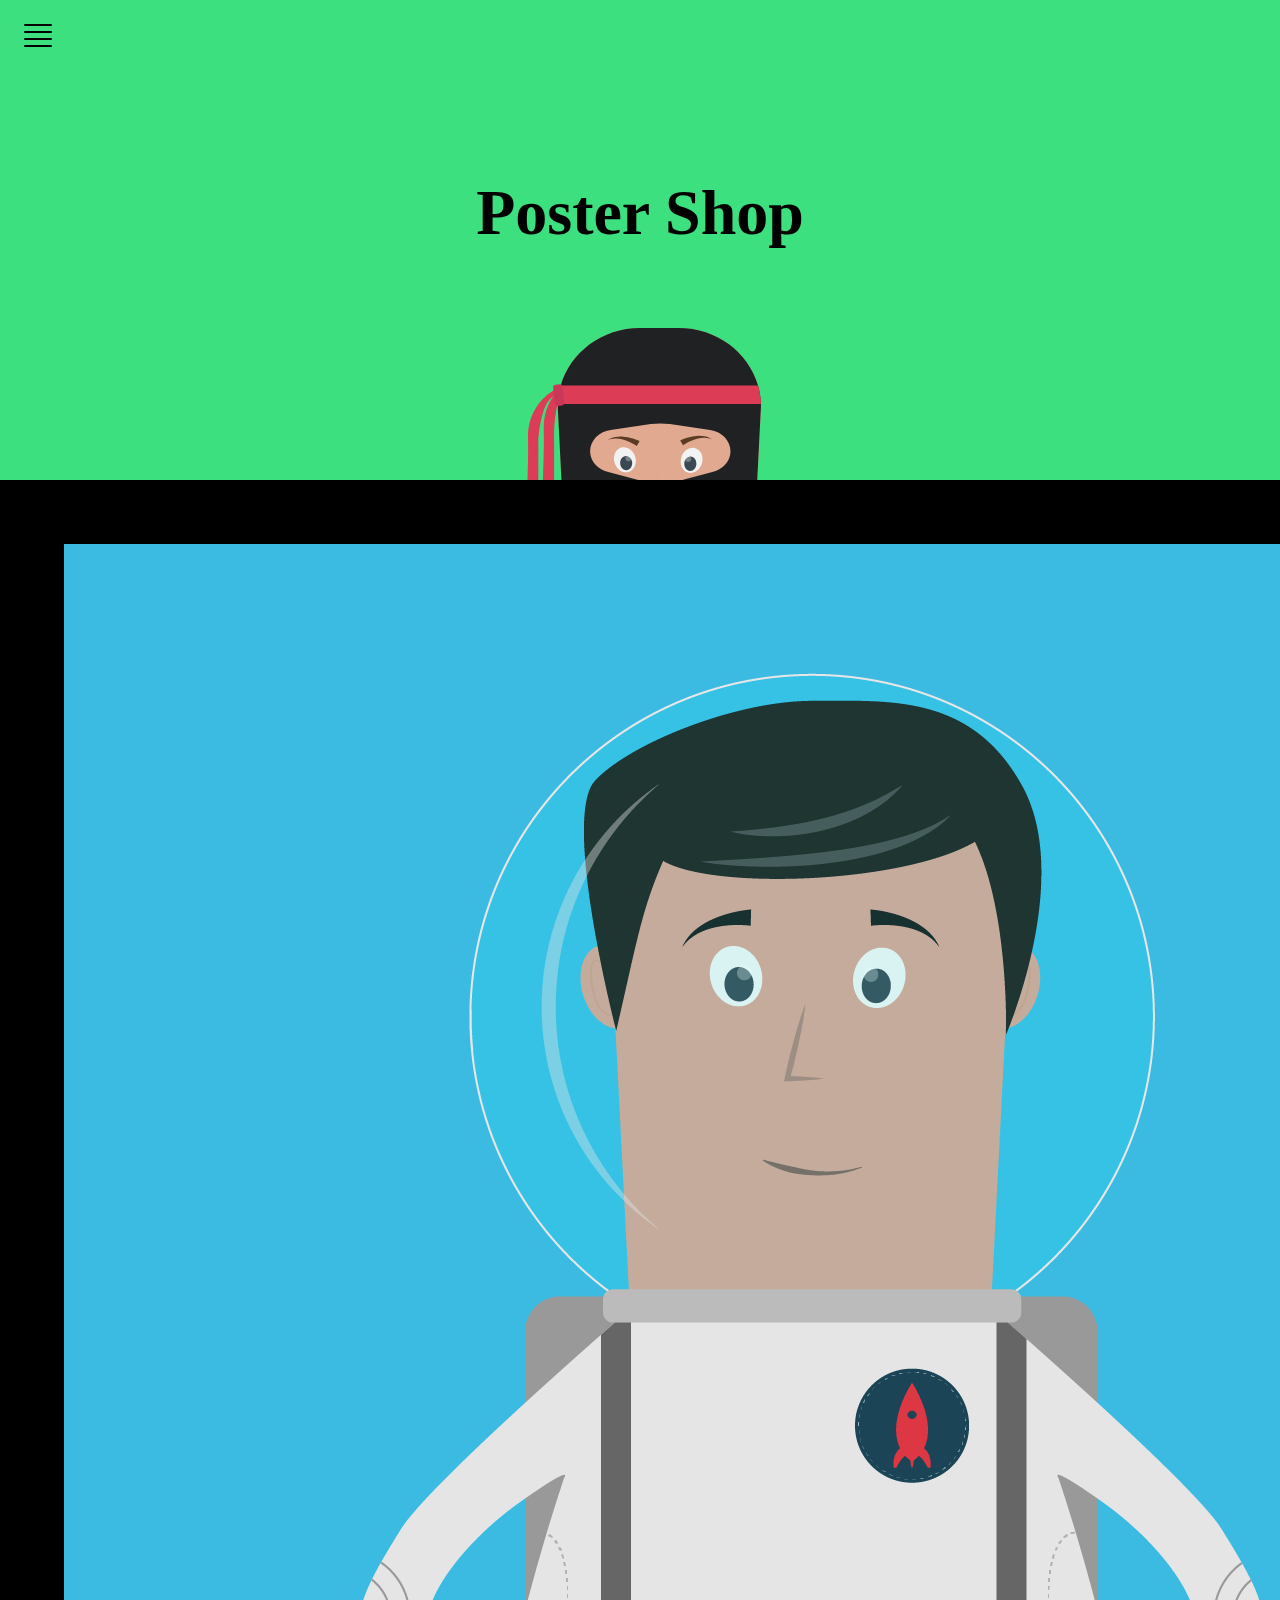
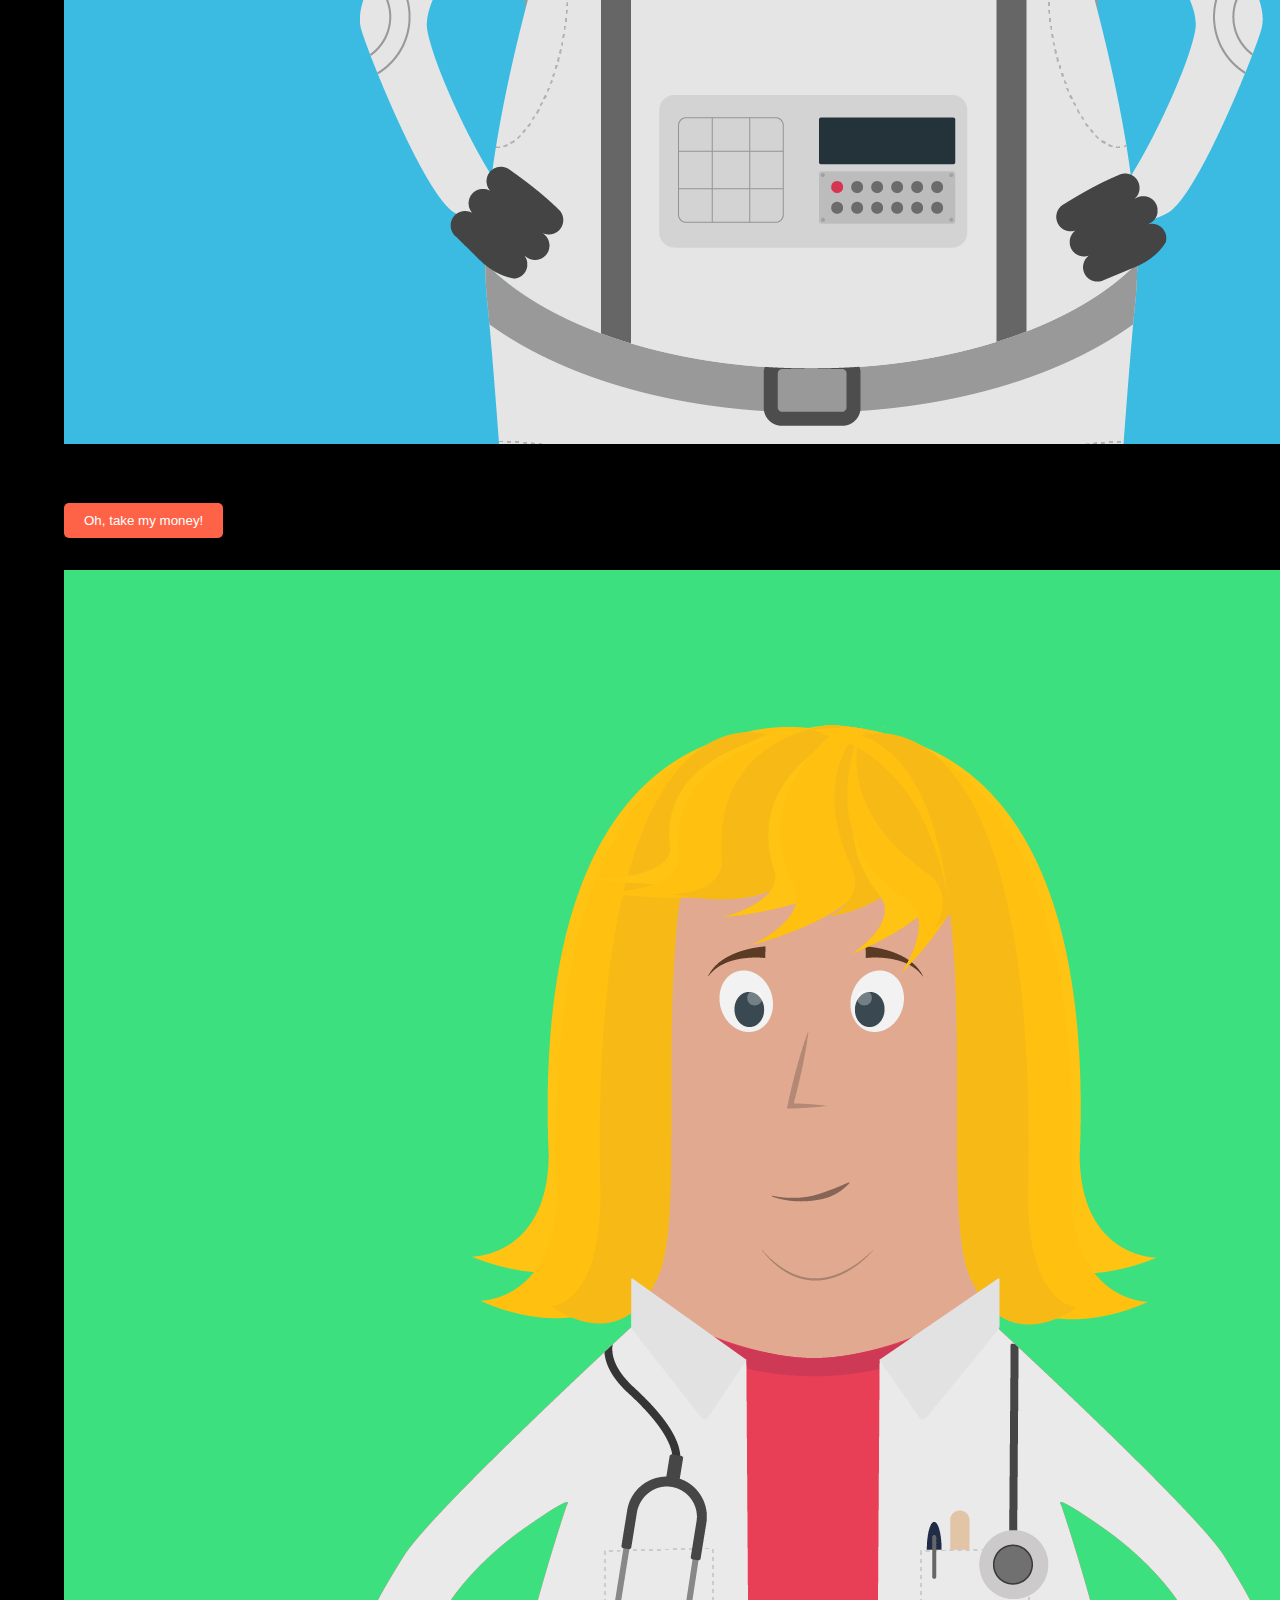
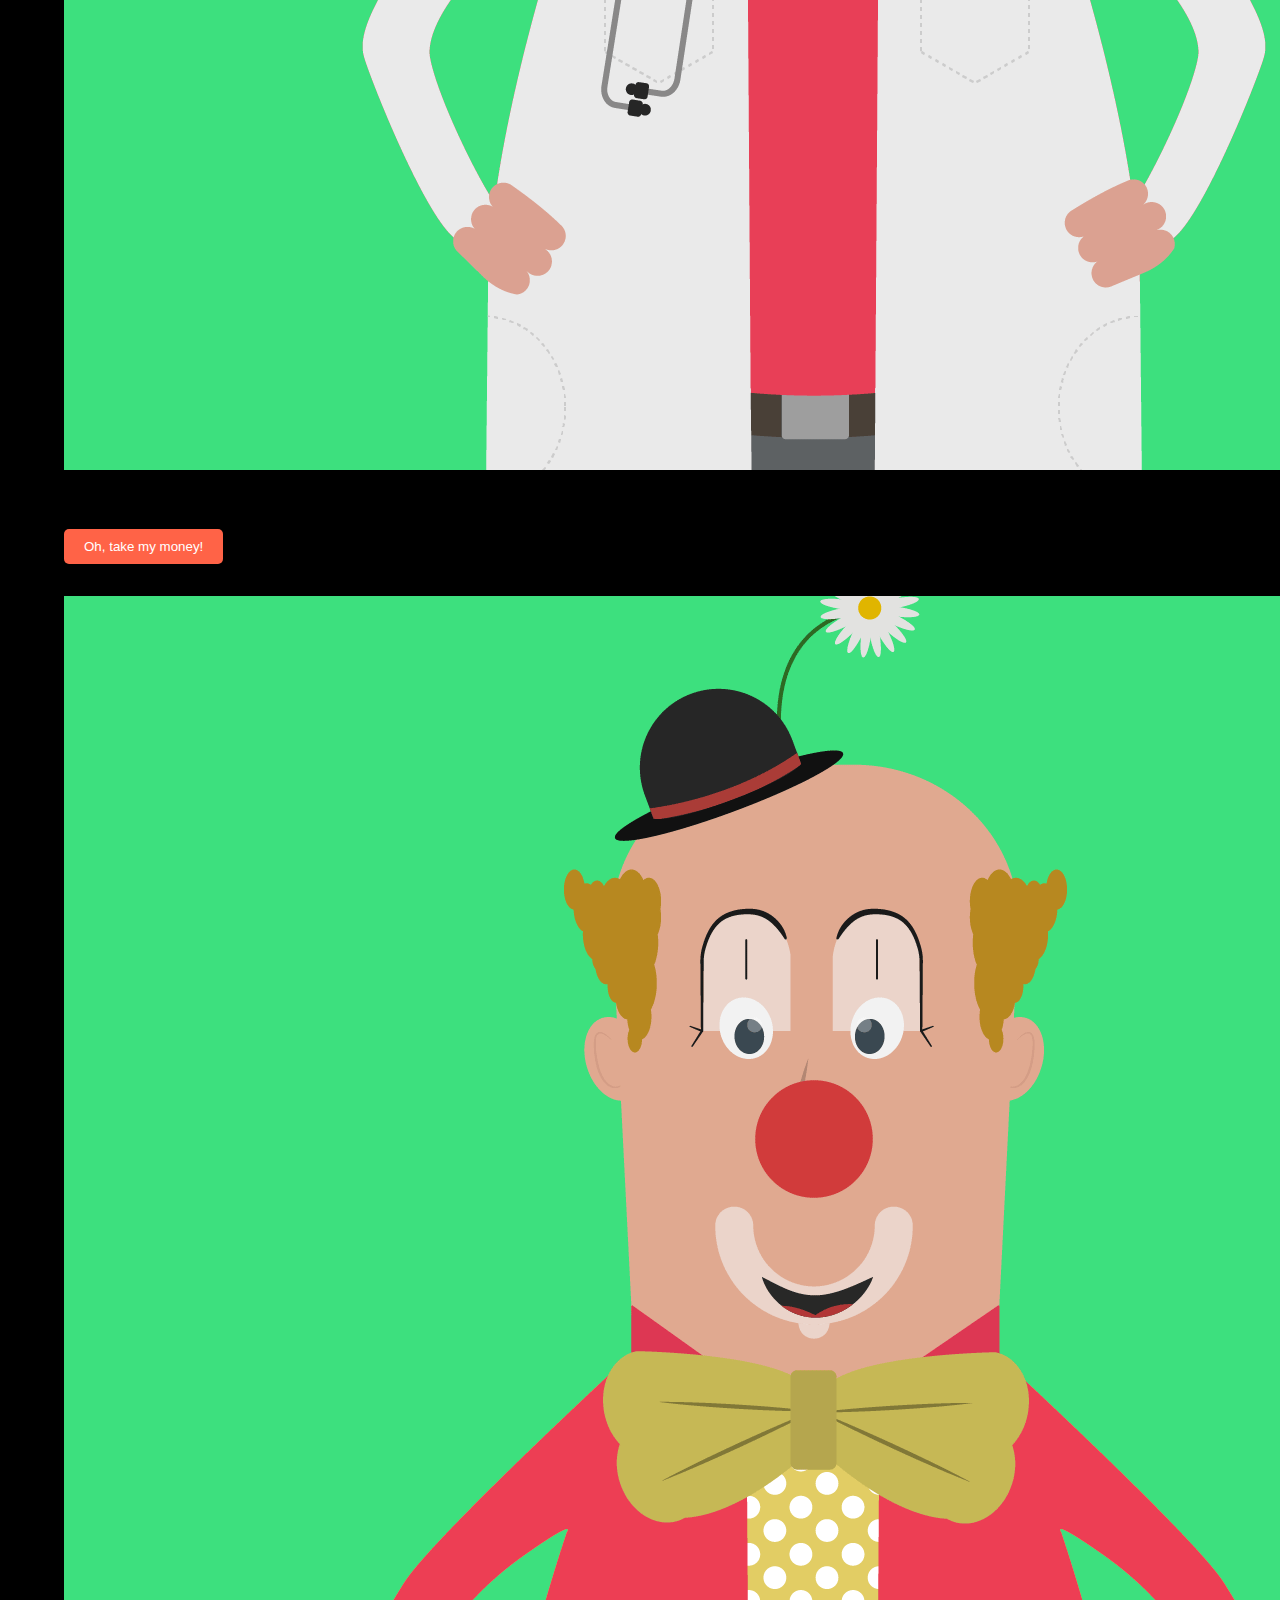
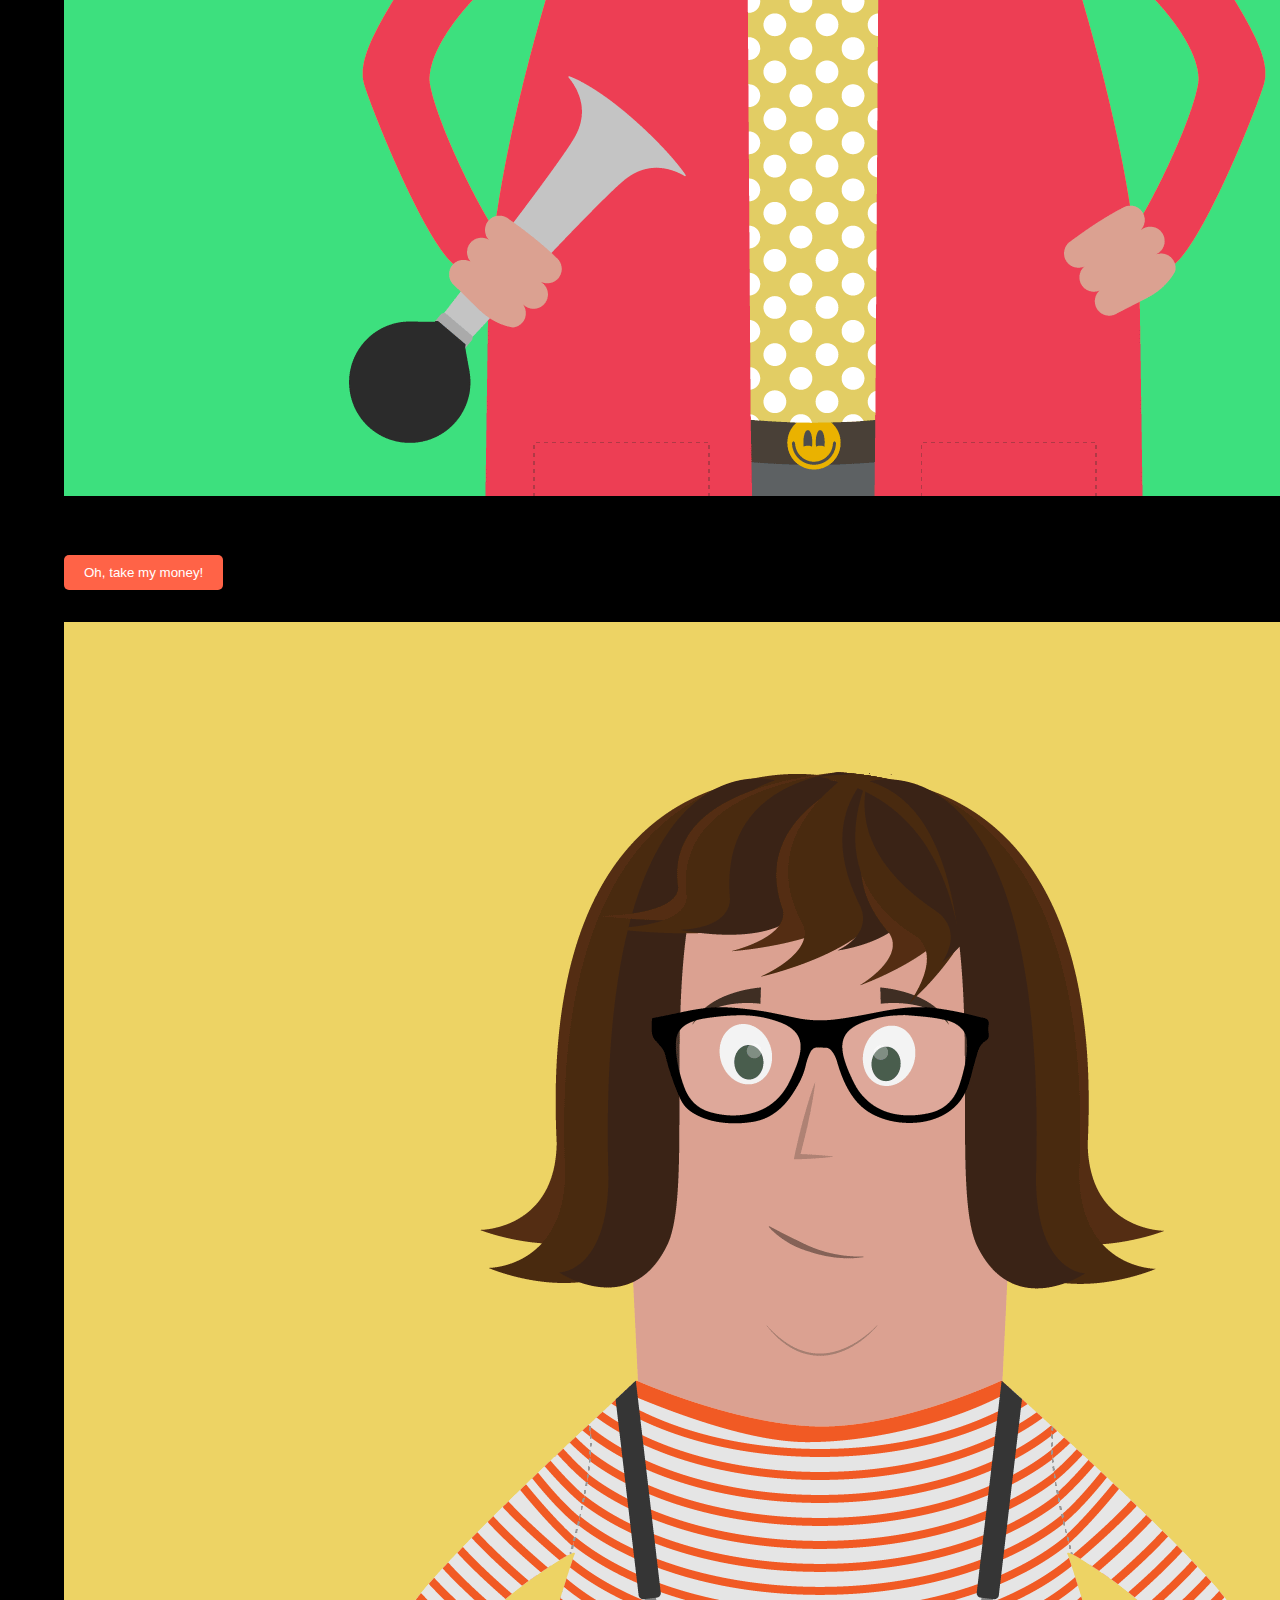
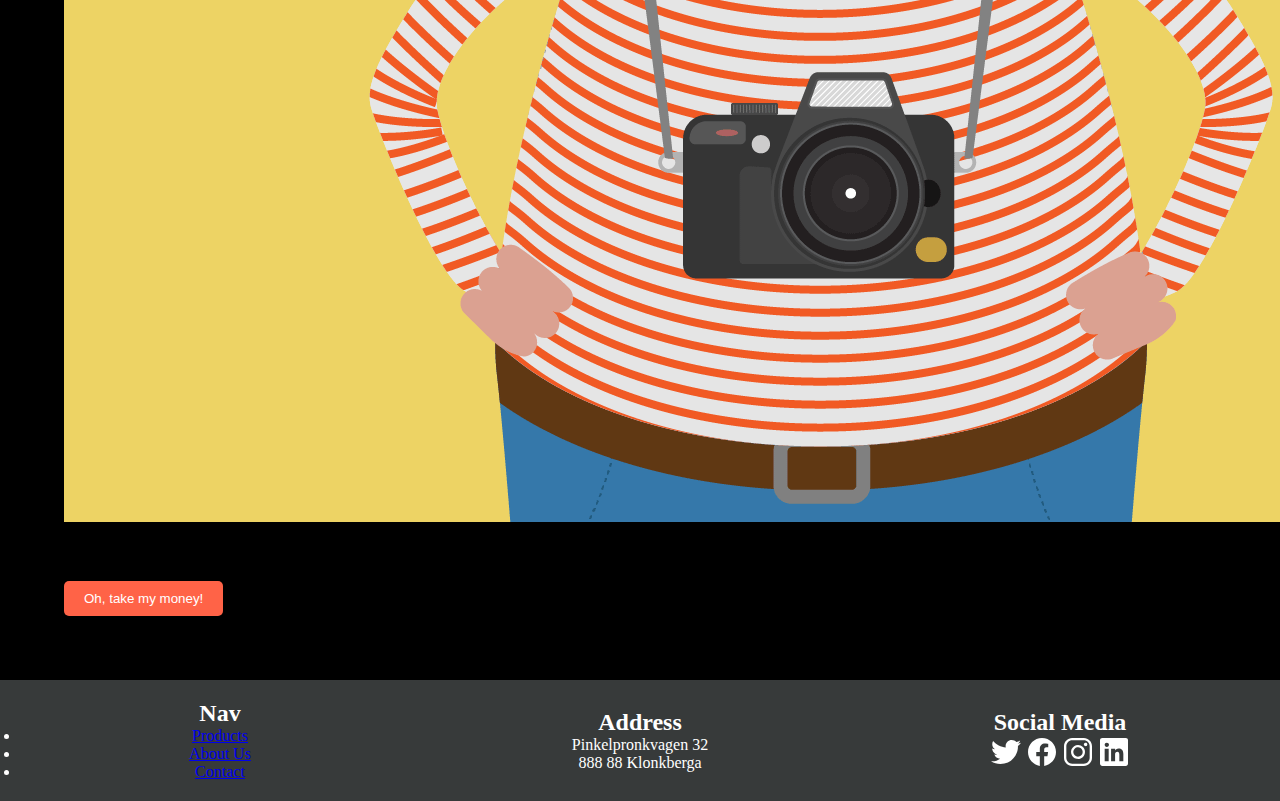
==== commit 085b632d: "botton styles" ====
--- a/index.html
+++ b/index.html
@@ -43,6 +43,7 @@
             <p>Tacos squid retro, activated charcoal next level kitsch vexillologist ennui. Vice offal iceland humblebrag, single+origin coffee cliche vegan adaptogen jean shorts yr.</p>
             <button>Oh, take my money!</button>
         </article>
+        <article>
             <img src="./assets/char-4.png" alt="Snorklare">
             <h2>Snorklare</h2>
             <p>man braid hammock listicle retro crucifix, tumeric poutine kale chips letterpress woke. Activated charcoal jianbing coloring book direct trade tote.</p>
--- a/style.css
+++ b/style.css
@@ -33,12 +33,17 @@
     grid-template-columns: repeat(3, 1fr);
     gap: 2rem;
     padding: 4rem;
-    background-color: black;
-    
+    background-color: black;  
 }
 
-.posters article img {
-    max-width: 100%;
+.posters article button {
+    background-color: #FF6347;
+    color: #fff;
+    border: none;
+    padding: 10px 20px;
+    cursor: pointer;
+    border-radius: 5px;
+    margin-top: 10px;
 }
 
 
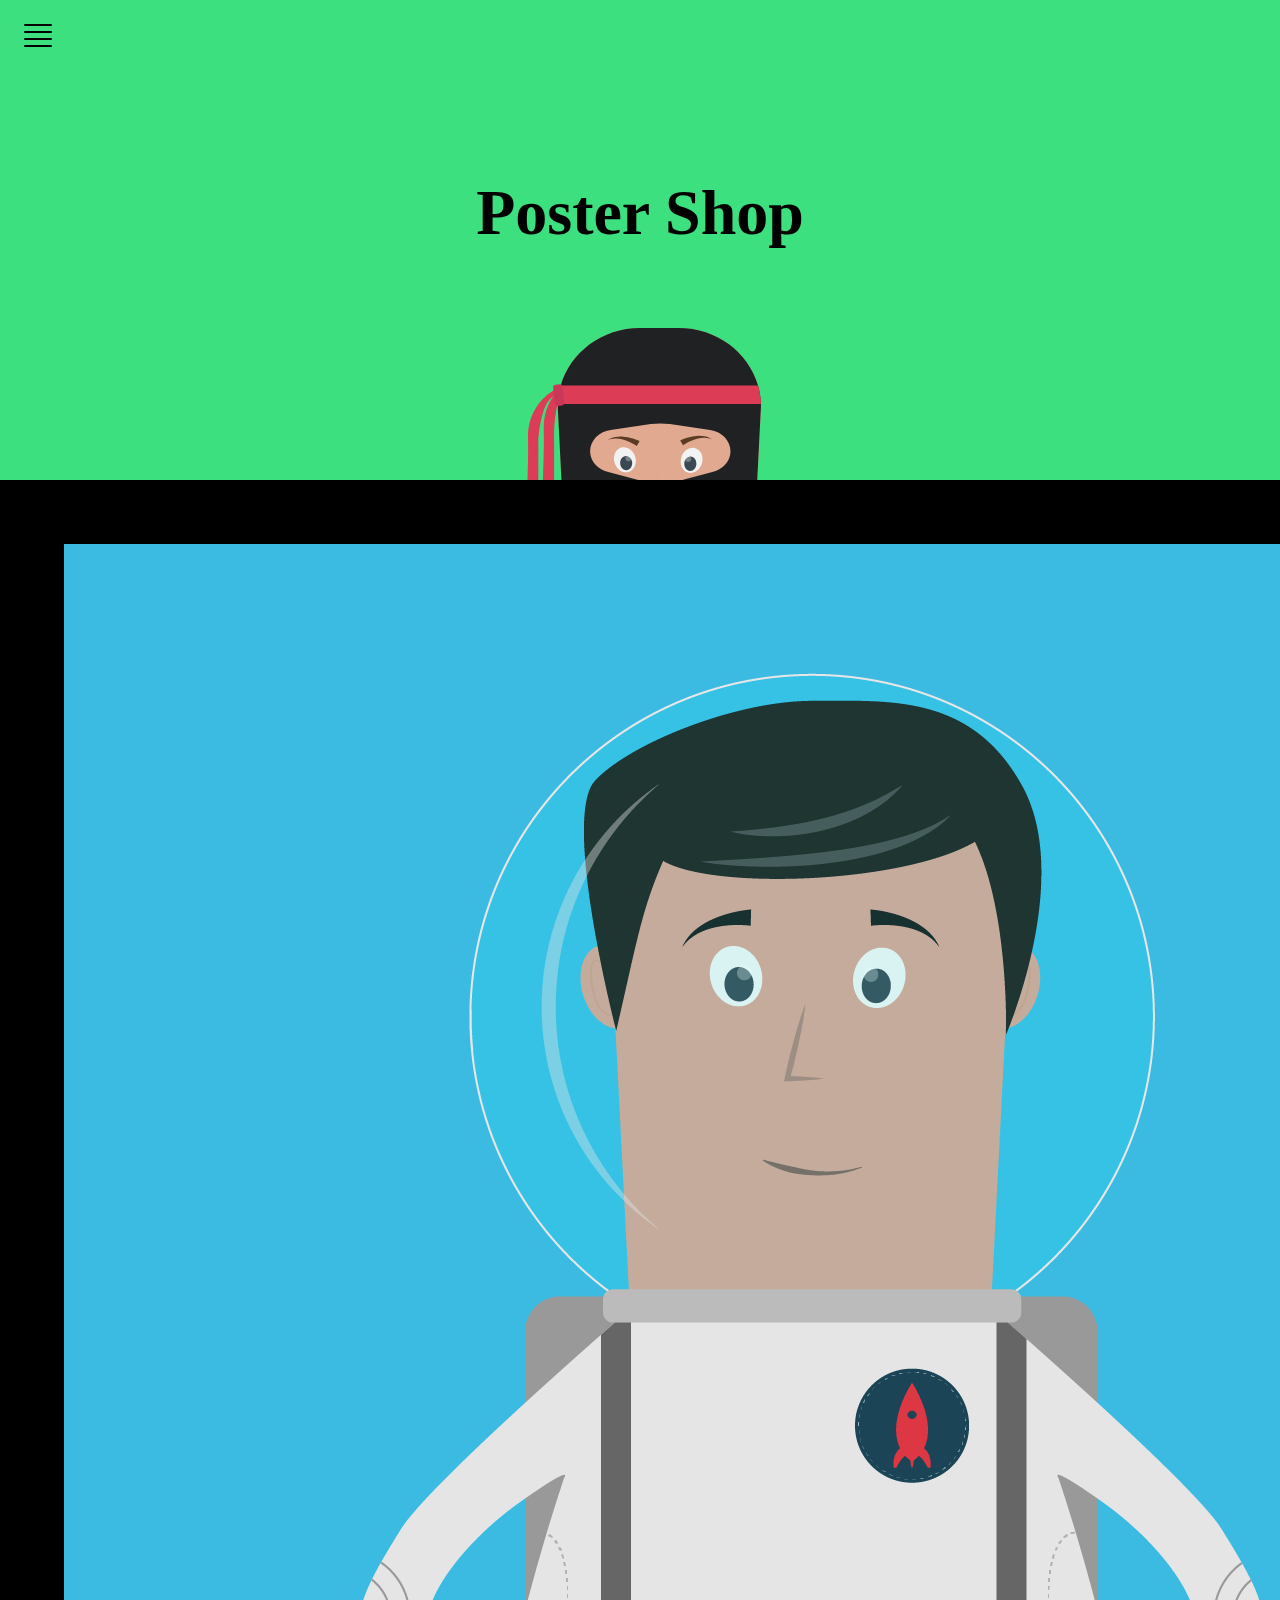
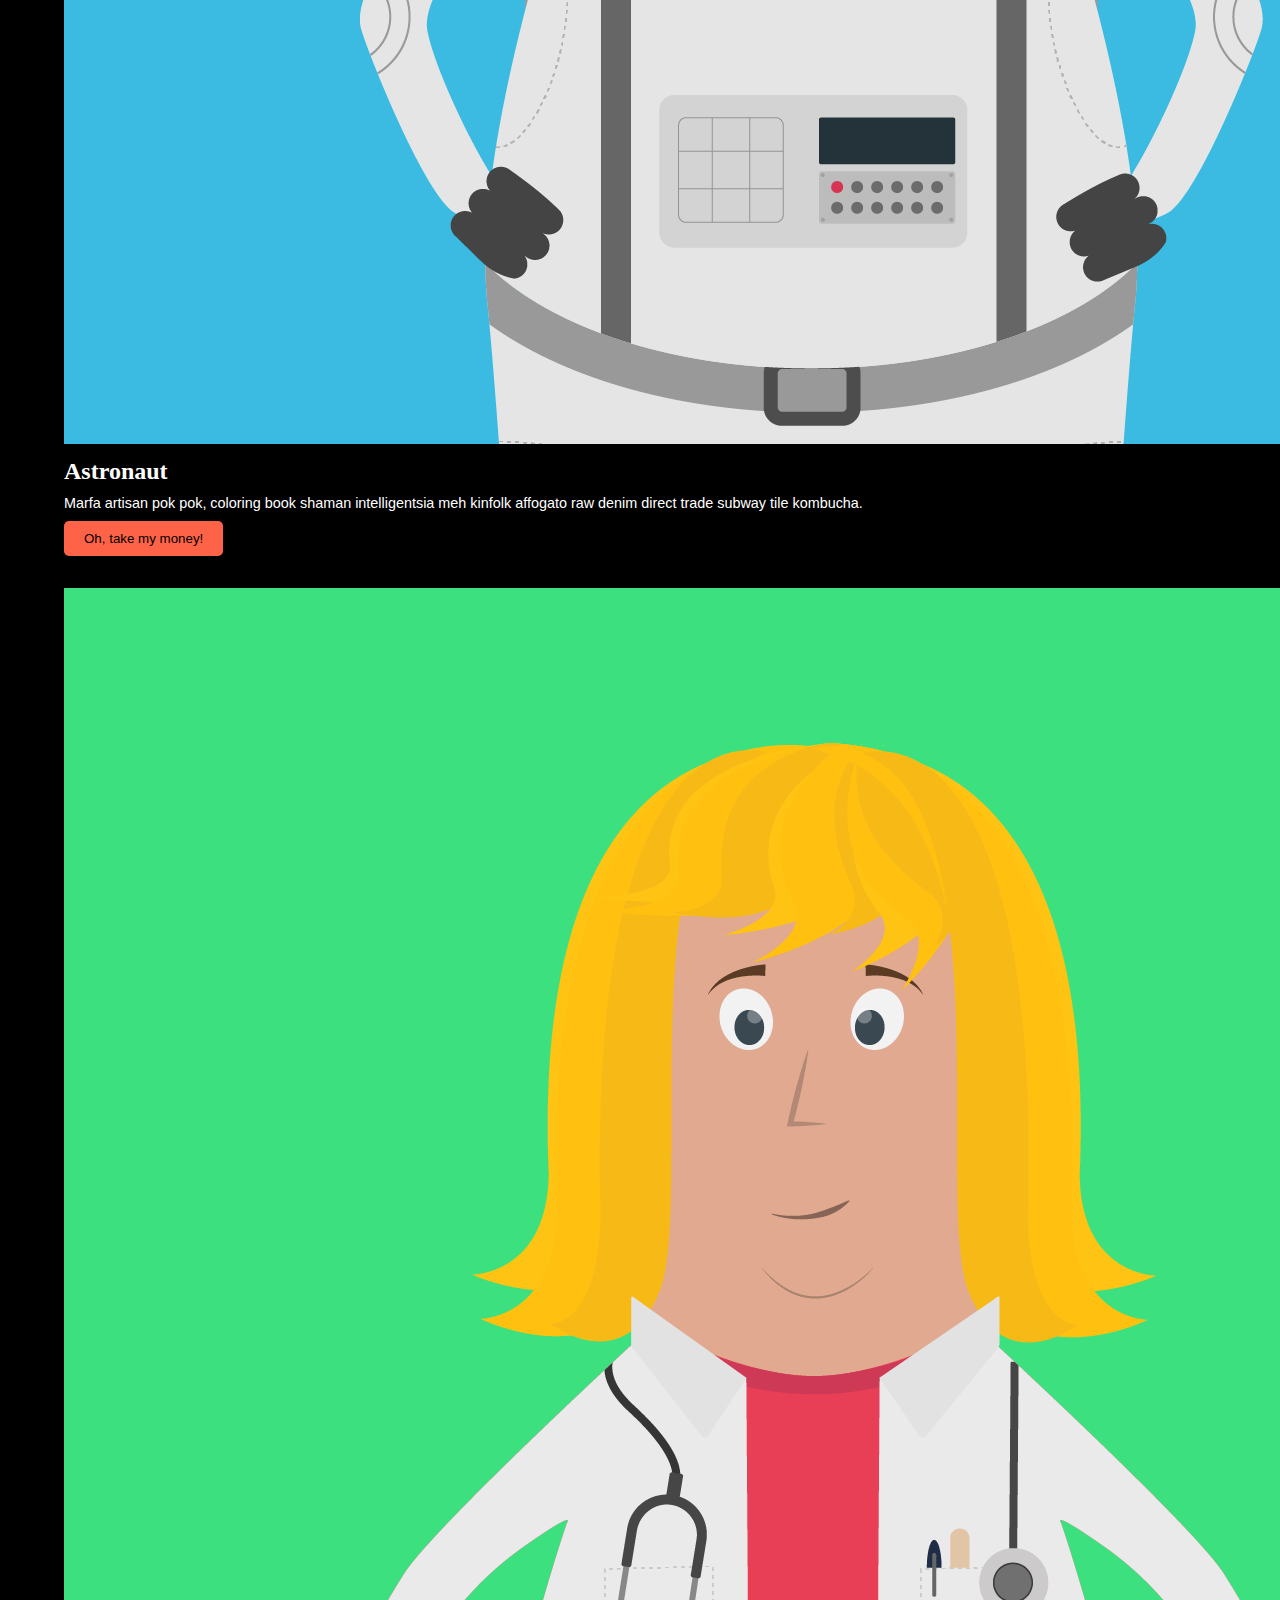
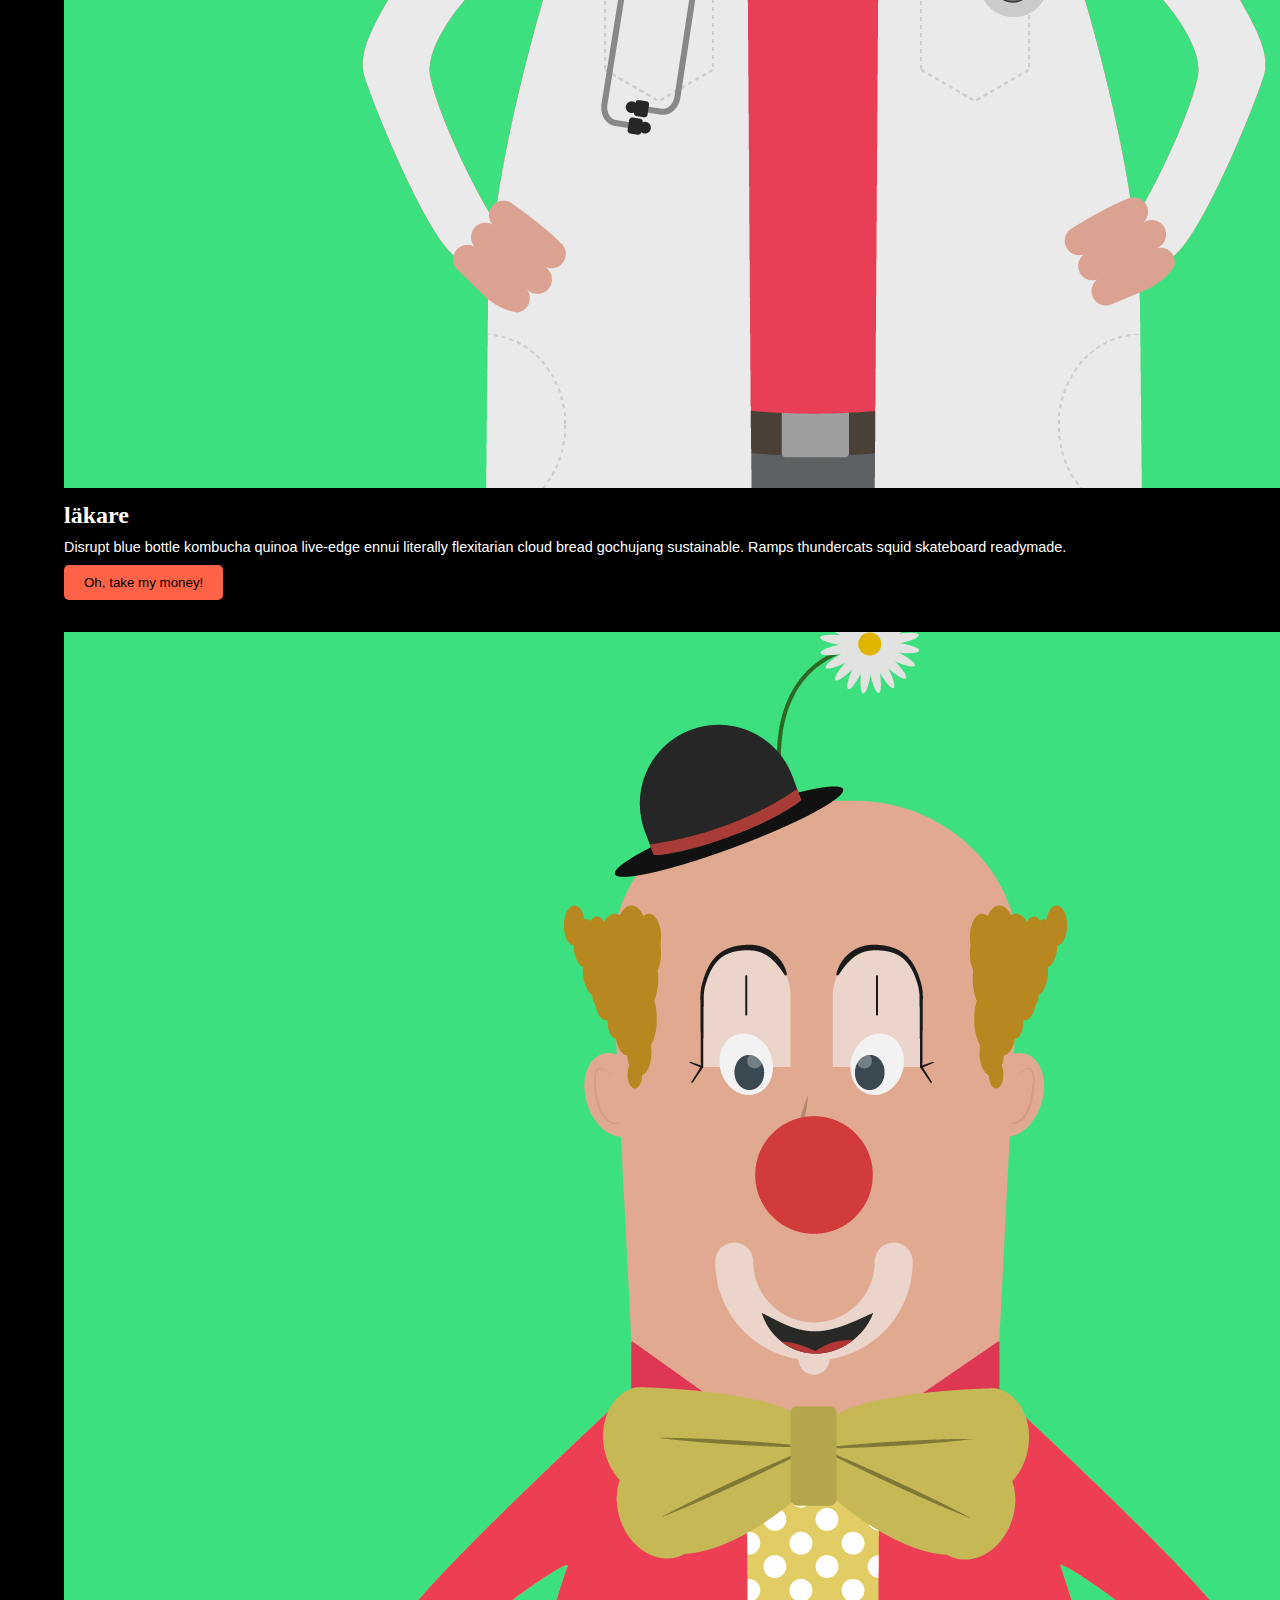
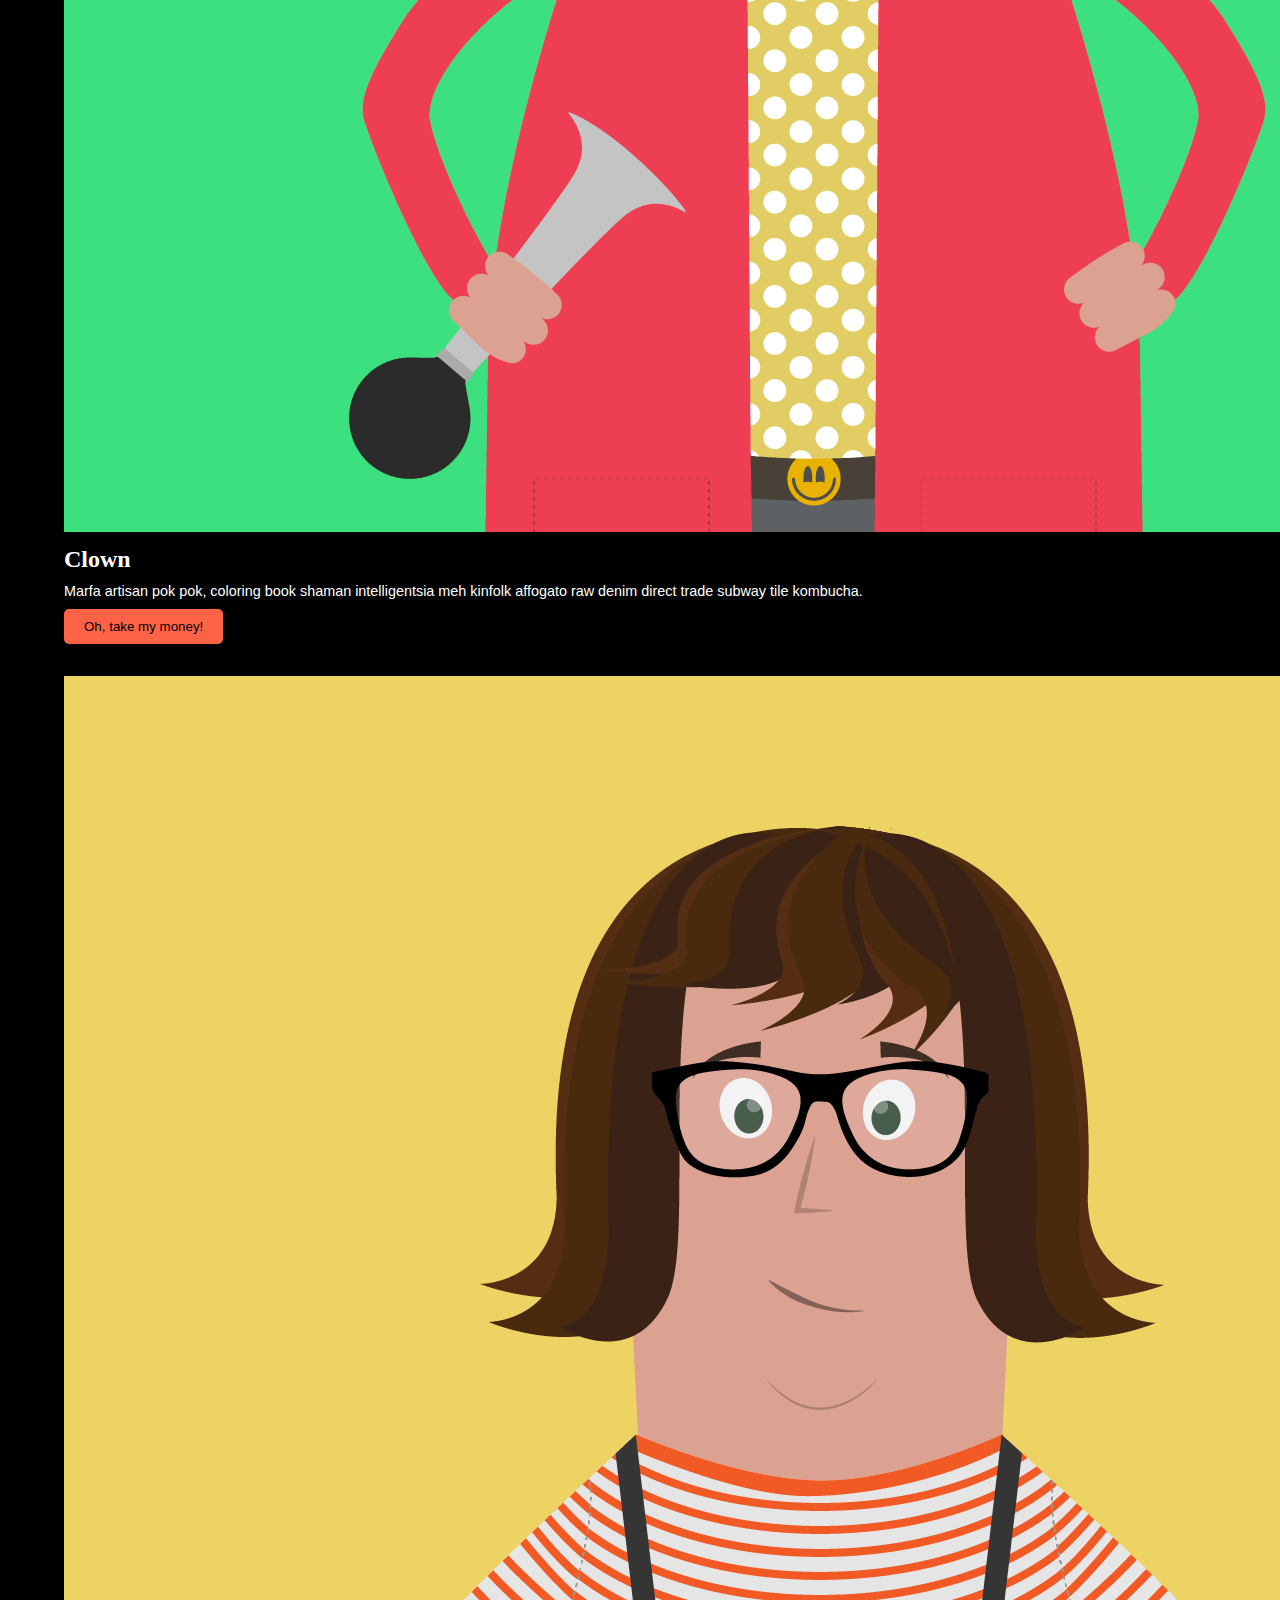
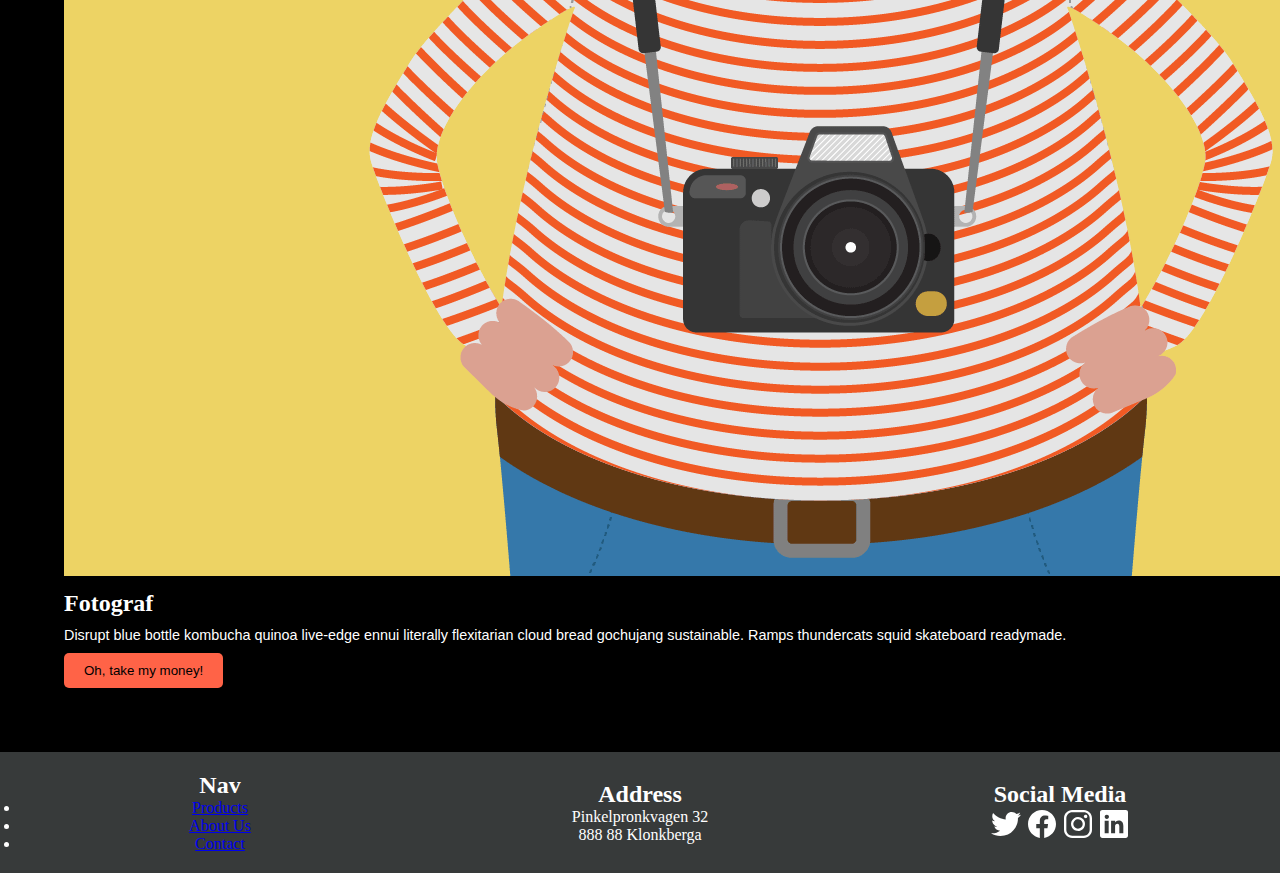
==== commit 917aef14: "article styles" ====
--- a/index.html
+++ b/index.html
@@ -32,7 +32,7 @@
             <button>Oh, take my money!</button>
         </article>
         <article>
-            <img src="./assets/char-11.png" alt="läkare">
+            <img src="./assets/char-11.png" alt="Läkare">
             <h2>läkare</h2>
             <p>Disrupt blue bottle kombucha quinoa live-edge ennui literally flexitarian cloud bread gochujang sustainable. Ramps thundercats squid skateboard readymade.</p>
             <button>Oh, take my money!</button>
--- a/style.css
+++ b/style.css
@@ -35,18 +35,27 @@
     padding: 4rem;
     background-color: black;  
 }
+.posters article {
+    color: #fff;
+}
+.posters article h2{
+    font-family: 'Segoe UI', Roboto;
+    margin: 10px 0;
+}
+
+.posters article p{
+    font-family: sans-serif;
+    font-size: 0.9rem;
+}
 
 .posters article button {
     background-color: #FF6347;
-    color: #fff;
     border: none;
     padding: 10px 20px;
     cursor: pointer;
     border-radius: 5px;
     margin-top: 10px;
 }
-
-
 
 
 footer {
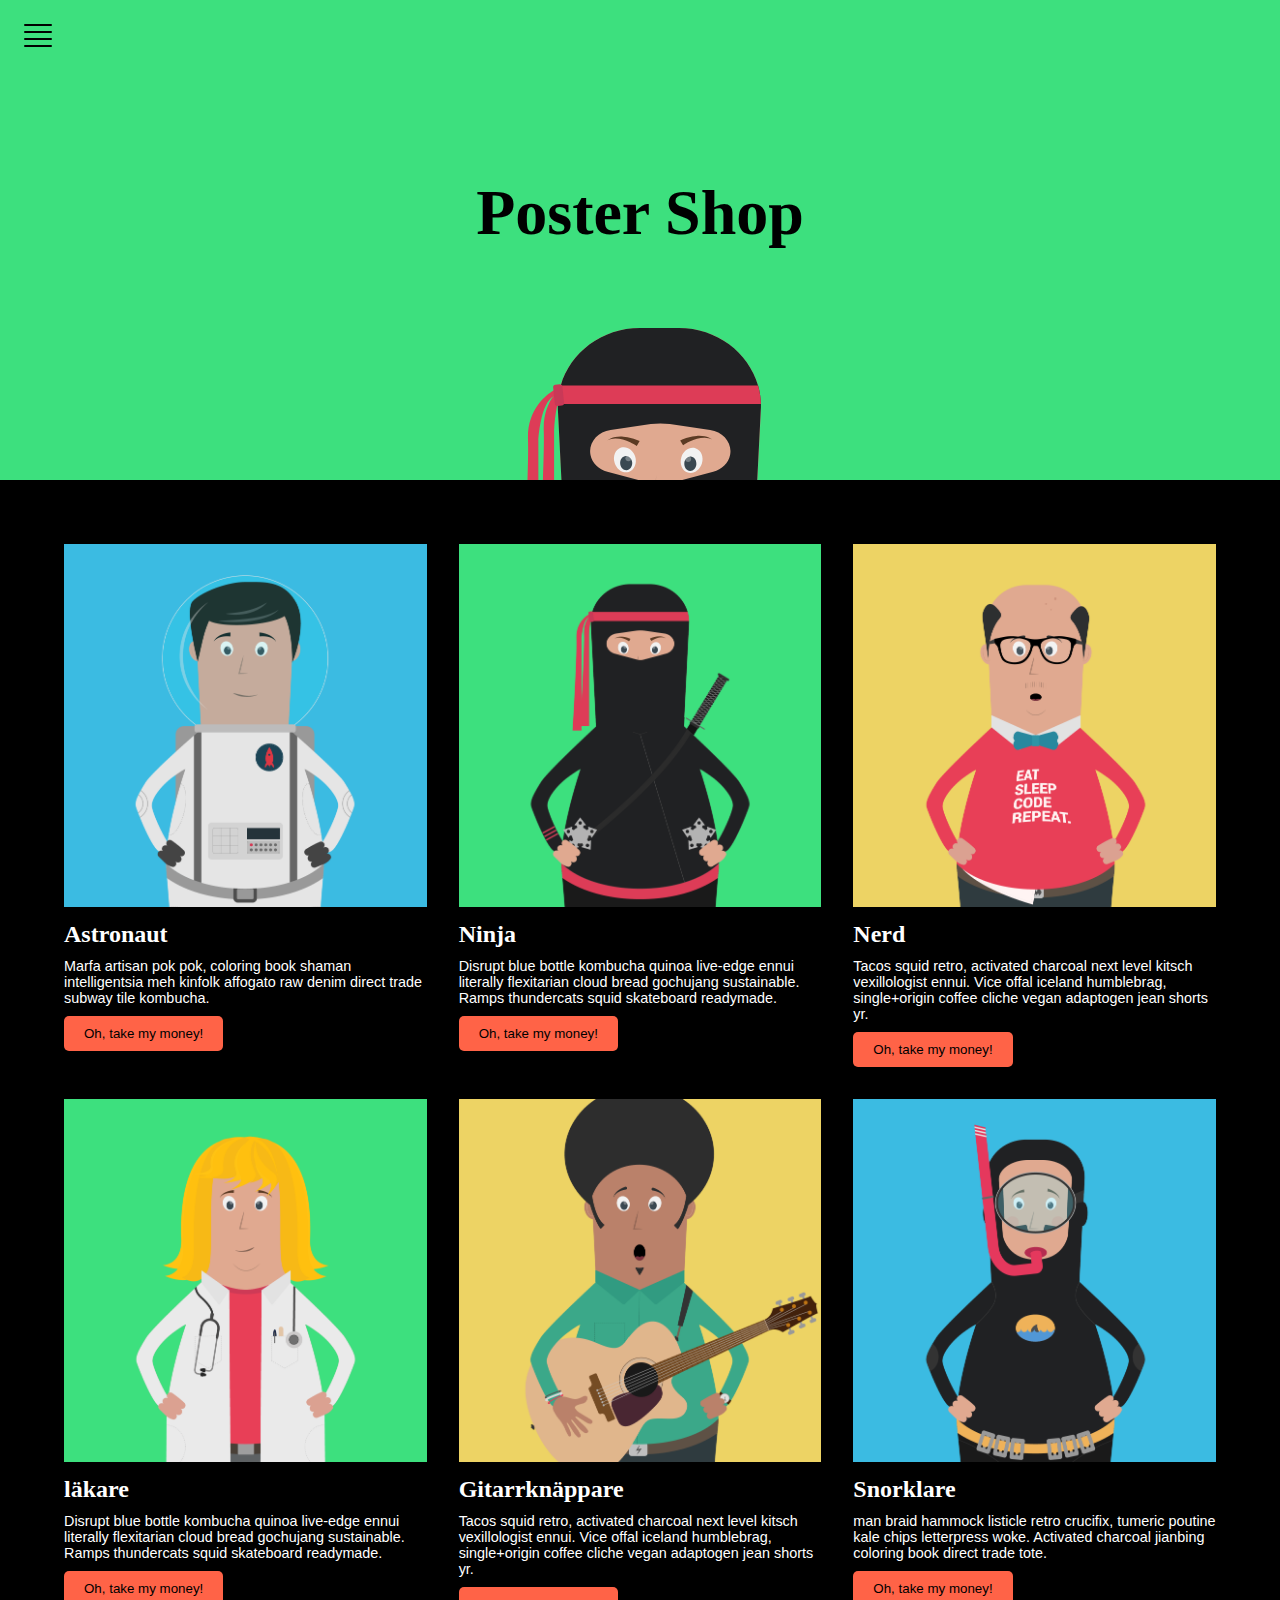
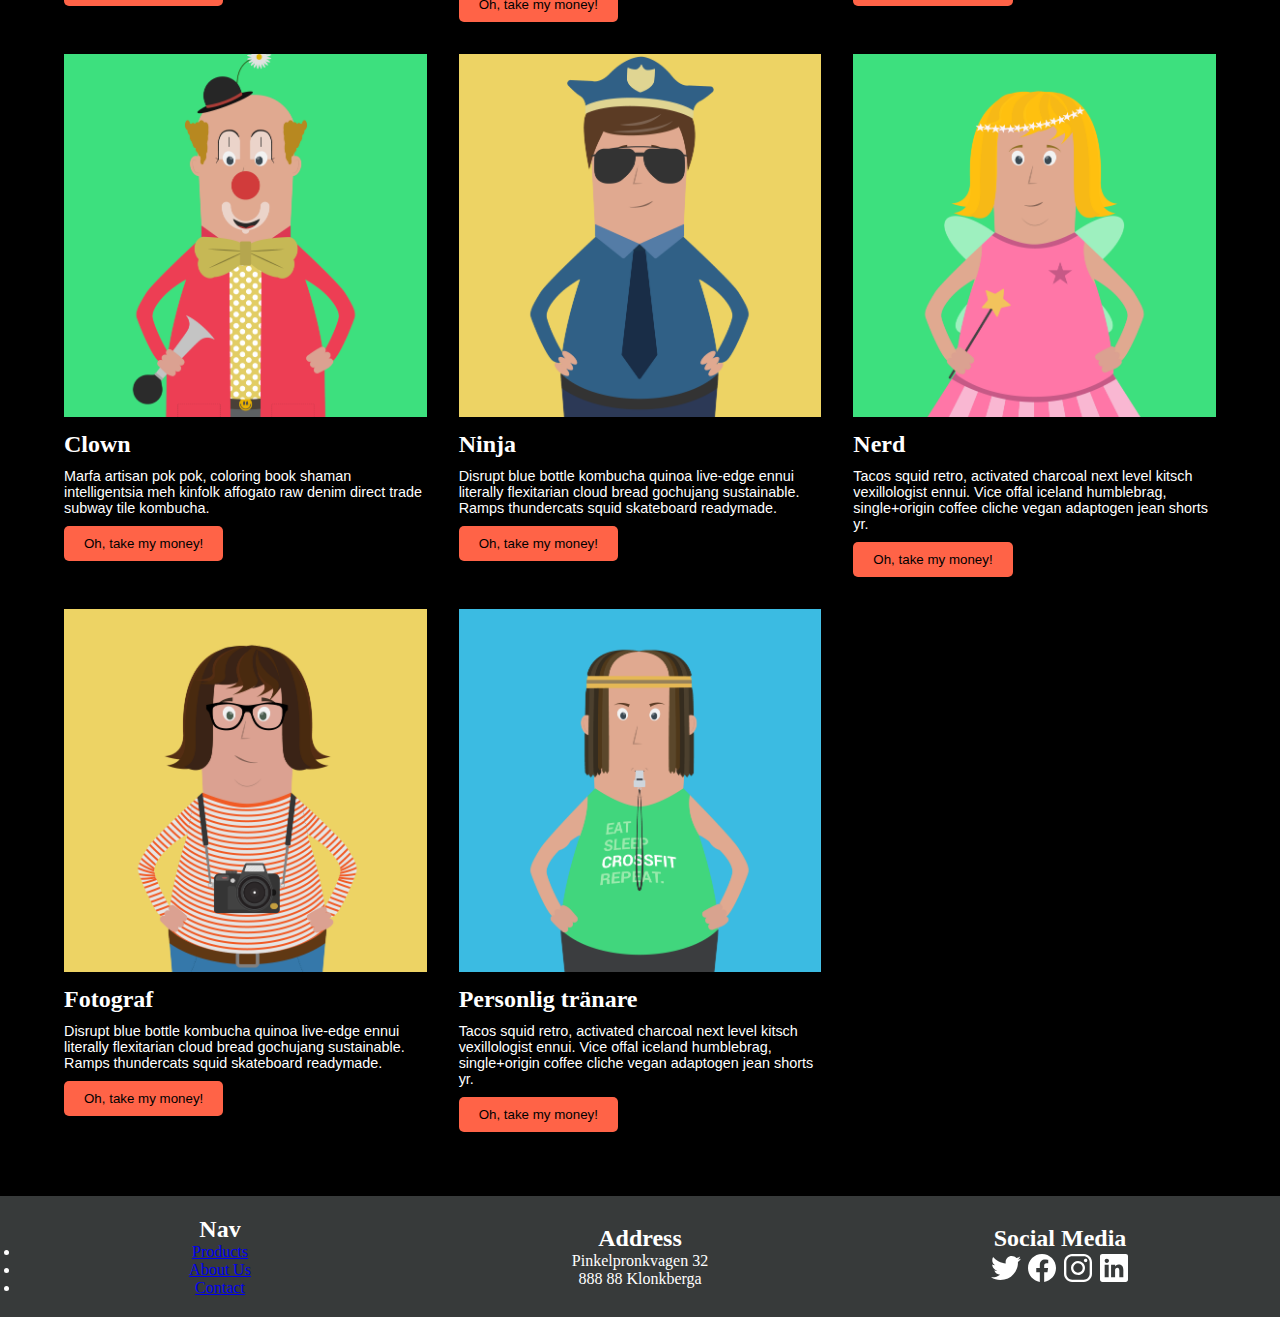
==== commit 13d27a7f: "image styles" ====
--- a/index.html
+++ b/index.html
@@ -73,7 +73,7 @@
             <p>Disrupt blue bottle kombucha quinoa live-edge ennui literally flexitarian cloud bread gochujang sustainable. Ramps thundercats squid skateboard readymade.</p>
             <button>Oh, take my money!</button>
         </article>
-      <article>
+      <article class="last-poster">
           <img src="./assets/char-9.png" alt="Personlig tränare">
           <h2>Personlig tränare</h2>
           <p>Tacos squid retro, activated charcoal next level kitsch vexillologist ennui. Vice offal iceland humblebrag, single+origin coffee cliche vegan adaptogen jean shorts yr.</p>
--- a/style.css
+++ b/style.css
@@ -1,12 +1,13 @@
 * {
     margin: 0;
     padding: 0;
+    box-sizing: border-box;
 }
 .header{
     background-color: #3DE07E;
     display: grid;
     grid-template-columns: 1fr 5fr;
-    grid-template-rows: repeat(3,1fr);
+    grid-template-rows: repeat(3, 1fr);
     padding: 1.5rem 1.5rem 0 1.5rem;
 }
 .nav-icon{
@@ -30,7 +31,7 @@
 
 .posters {
     display: grid;
-    grid-template-columns: repeat(3, 1fr);
+    grid-template-columns: repeat(auto-fit, minmax(300px, 1fr)); /*or: repeat(3, 1fr);*/
     gap: 2rem;
     padding: 4rem;
     background-color: black;  
@@ -38,6 +39,12 @@
 .posters article {
     color: #fff;
 }
+
+.posters article img{
+    max-width: 100%;
+    height: auto;
+}
+
 .posters article h2{
     font-family: 'Segoe UI', Roboto;
     margin: 10px 0;
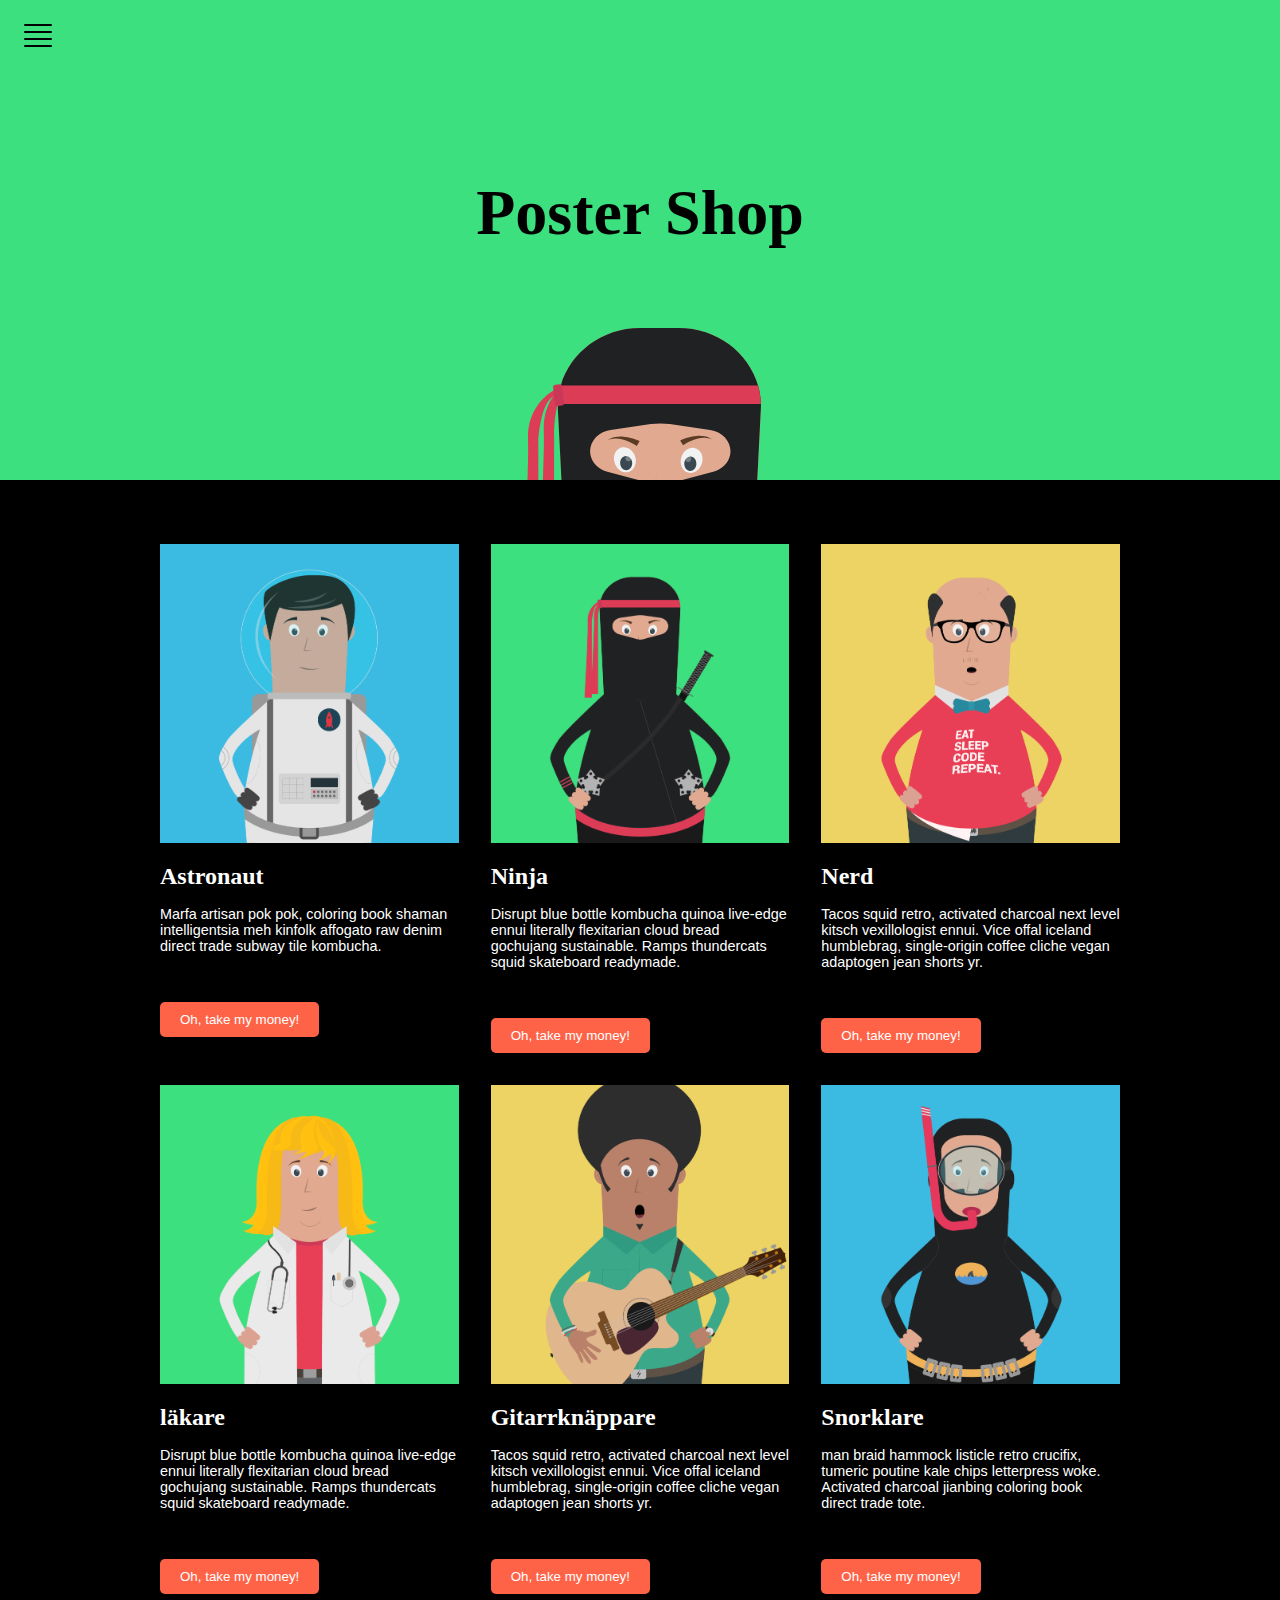
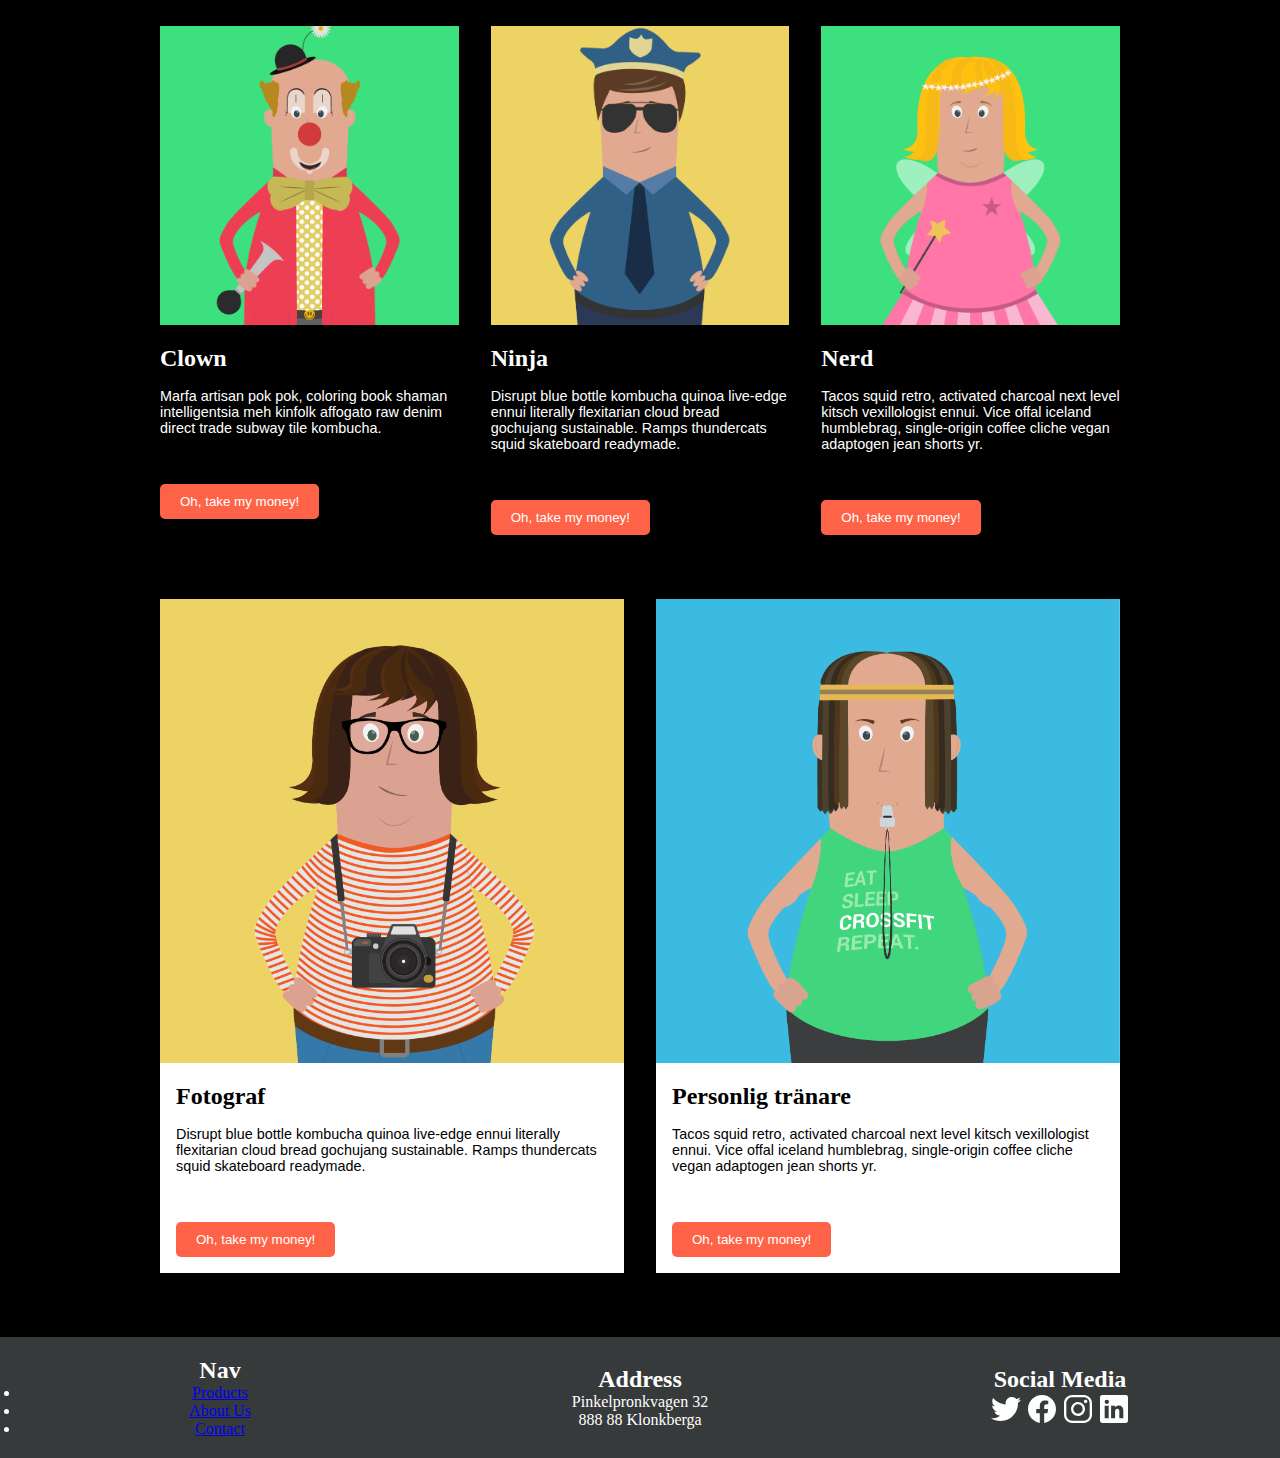
==== commit da5fb674: "Add last two posters" ====
--- a/index.html
+++ b/index.html
@@ -1,105 +1,126 @@
 <!DOCTYPE html>
 <html lang="en">
-  <head>
-    <meta charset="UTF-8" />
-    <meta name="viewport" content="width=device-width, initial-scale=1.0" />
-    <link rel="stylesheet" href="./style.css" />
-    <title>Poster Shop</title>
-  </head>
-  <body>
-    <header class="header" >
-      <img src="./assets/navicon.svg" alt="Navigation Icon" class="nav-icon">
-      <h1>Poster Shop</h1>
-      <img src="./assets/ninjahead.svg" class="header-img">
-    </header>
-    <main class="posters">
-       <article>
-            <img src="./assets/char-1.png" alt="Astronaut">
-            <h2>Astronaut</h2>
-            <p>Marfa artisan pok pok, coloring book shaman intelligentsia meh kinfolk affogato raw denim direct trade subway tile kombucha.</p>
-            <button>Oh, take my money!</button>
-        </article>
-        <article>
-            <img src="./assets/char-2.png" alt="Ninja">
-            <h2>Ninja</h2>
-            <p>Disrupt blue bottle kombucha quinoa live-edge ennui literally flexitarian cloud bread gochujang sustainable. Ramps thundercats squid skateboard readymade.</p>
-            <button>Oh, take my money!</button>
-        </article>
-        <article>
-            <img src="./assets/char-3.png" alt="Nerd">
-            <h2>Nerd</h2>
-            <p>Tacos squid retro, activated charcoal next level kitsch vexillologist ennui. Vice offal iceland humblebrag, single+origin coffee cliche vegan adaptogen jean shorts yr.</p>
-            <button>Oh, take my money!</button>
-        </article>
-        <article>
-            <img src="./assets/char-11.png" alt="Läkare">
-            <h2>läkare</h2>
-            <p>Disrupt blue bottle kombucha quinoa live-edge ennui literally flexitarian cloud bread gochujang sustainable. Ramps thundercats squid skateboard readymade.</p>
-            <button>Oh, take my money!</button>
-        </article>
-        <article>
-            <img src="./assets/char-12.png" alt="Gitarrknäppare">
-            <h2>Gitarrknäppare</h2>
-            <p>Tacos squid retro, activated charcoal next level kitsch vexillologist ennui. Vice offal iceland humblebrag, single+origin coffee cliche vegan adaptogen jean shorts yr.</p>
-            <button>Oh, take my money!</button>
-        </article>
-        <article>
-            <img src="./assets/char-4.png" alt="Snorklare">
-            <h2>Snorklare</h2>
-            <p>man braid hammock listicle retro crucifix, tumeric poutine kale chips letterpress woke. Activated charcoal jianbing coloring book direct trade tote.</p>
-            <button>Oh, take my money!</button>
-        </article>
-        <article>
-            <img src="./assets/char-5.png" alt="Clown">
-            <h2>Clown</h2>
-            <p>Marfa artisan pok pok, coloring book shaman intelligentsia meh kinfolk affogato raw denim direct trade subway tile kombucha.</p>
-            <button>Oh, take my money!</button>
-        </article>
-        <article>
-            <img src="./assets/char-6.png" alt="Ninja">
-            <h2>Ninja</h2>
-            <p>Disrupt blue bottle kombucha quinoa live-edge ennui literally flexitarian cloud bread gochujang sustainable. Ramps thundercats squid skateboard readymade.</p>
-            <button>Oh, take my money!</button>
-        </article>
-        <article>
-            <img src="./assets/char-8.png" alt="Nerd">
-            <h2>Nerd</h2>
-            <p>Tacos squid retro, activated charcoal next level kitsch vexillologist ennui. Vice offal iceland humblebrag, single+origin coffee cliche vegan adaptogen jean shorts yr.</p>
-            <button>Oh, take my money!</button>
-        </article>
-        <article>
-            <img src="./assets/char-7.png" alt="Fotograf">
-            <h2>Fotograf</h2>
-            <p>Disrupt blue bottle kombucha quinoa live-edge ennui literally flexitarian cloud bread gochujang sustainable. Ramps thundercats squid skateboard readymade.</p>
-            <button>Oh, take my money!</button>
-        </article>
-      <article class="last-poster">
-          <img src="./assets/char-9.png" alt="Personlig tränare">
+
+<head>
+  <meta charset="UTF-8" />
+  <meta name="viewport" content="width=device-width, initial-scale=1.0" />
+  <link rel="stylesheet" href="./style.css" />
+  <title>Poster Shop</title>
+</head>
+<body>
+  <header class="header">
+    <img src="./assets/navicon.svg" alt="Navigation Icon" class="nav-icon">
+    <h1>Poster Shop</h1>
+    <img src="./assets/ninjahead.svg" class="header-img">
+  </header>
+  <main>
+    <section class="posters">
+      <article>
+        <img src="./assets/char-1.png" alt="Astronaut">
+        <h2>Astronaut</h2>
+        <p>Marfa artisan pok pok, coloring book shaman intelligentsia meh kinfolk affogato raw denim direct trade subway
+          tile kombucha.</p>
+        <button>Oh, take my money!</button>
+      </article>
+      <article>
+        <img src="./assets/char-2.png" alt="Ninja">
+        <h2>Ninja</h2>
+        <p>Disrupt blue bottle kombucha quinoa live-edge ennui literally flexitarian cloud bread gochujang sustainable.
+          Ramps thundercats squid skateboard readymade.</p>
+        <button>Oh, take my money!</button>
+      </article>
+      <article>
+        <img src="./assets/char-3.png" alt="Nerd">
+        <h2>Nerd</h2>
+        <p>Tacos squid retro, activated charcoal next level kitsch vexillologist ennui. Vice offal iceland humblebrag,
+          single-origin coffee cliche vegan adaptogen jean shorts yr.</p>
+        <button>Oh, take my money!</button>
+      </article>
+      <article>
+        <img src="./assets/char-11.png" alt="Läkare">
+        <h2>läkare</h2>
+        <p>Disrupt blue bottle kombucha quinoa live-edge ennui literally flexitarian cloud bread gochujang sustainable.
+          Ramps thundercats squid skateboard readymade.</p>
+        <button>Oh, take my money!</button>
+      </article>
+      <article>
+        <img src="./assets/char-12.png" alt="Gitarrknäppare">
+        <h2>Gitarrknäppare</h2>
+        <p>Tacos squid retro, activated charcoal next level kitsch vexillologist ennui. Vice offal iceland humblebrag,
+          single-origin coffee cliche vegan adaptogen jean shorts yr.</p>
+        <button>Oh, take my money!</button>
+      </article>
+      <article>
+        <img src="./assets/char-4.png" alt="Snorklare">
+        <h2>Snorklare</h2>
+        <p>man braid hammock listicle retro crucifix, tumeric poutine kale chips letterpress woke. Activated charcoal
+          jianbing coloring book direct trade tote.</p>
+        <button>Oh, take my money!</button>
+      </article>
+      <article>
+        <img src="./assets/char-5.png" alt="Clown">
+        <h2>Clown</h2>
+        <p>Marfa artisan pok pok, coloring book shaman intelligentsia meh kinfolk affogato raw denim direct trade subway
+          tile kombucha.</p>
+        <button>Oh, take my money!</button>
+      </article>
+      <article>
+        <img src="./assets/char-6.png" alt="Ninja">
+        <h2>Ninja</h2>
+        <p>Disrupt blue bottle kombucha quinoa live-edge ennui literally flexitarian cloud bread gochujang sustainable.
+          Ramps thundercats squid skateboard readymade.</p>
+        <button>Oh, take my money!</button>
+      </article>
+      <article>
+        <img src="./assets/char-8.png" alt="Nerd">
+        <h2>Nerd</h2>
+        <p>Tacos squid retro, activated charcoal next level kitsch vexillologist ennui. Vice offal iceland humblebrag,
+          single-origin coffee cliche vegan adaptogen jean shorts yr.</p>
+        <button>Oh, take my money!</button>
+      </article>
+    </section>
+    <section class="last-two">
+      <article>
+        <img src="./assets/char-7.png" alt="Fotograf">
+        <section class="description">
+          <h2>Fotograf</h2>
+          <p>Disrupt blue bottle kombucha quinoa live-edge ennui literally flexitarian cloud bread gochujang sustainable.
+            Ramps thundercats squid skateboard readymade.</p>
+          <button>Oh, take my money!</button>
+        </section>
+      </article>
+      <article>
+        <img src="./assets/char-9.png" alt="Personlig tränare">
+        <section class="description">
           <h2>Personlig tränare</h2>
-          <p>Tacos squid retro, activated charcoal next level kitsch vexillologist ennui. Vice offal iceland humblebrag, single+origin coffee cliche vegan adaptogen jean shorts yr.</p>
+          <p>Tacos squid retro, activated charcoal next level kitsch vexillologist ennui. Vice offal iceland humblebrag,
+            single-origin coffee cliche vegan adaptogen jean shorts yr.</p>
           <button>Oh, take my money!</button>
+        </section>
       </article>
-    </main>
-    <footer>
-      <section>
-        <h2>Nav</h2>
-        <ul>
-            <li><a href="#">Products</a></li>
-            <li><a href="#">About Us</a></li>
-            <li><a href="#">Contact</a></li>
-        </ul>
-      </section>
-      <section>
-        <h2>Address</h2>
-        <p>Pinkelpronkvagen 32<br>888 88 Klonkberga</p>
-      </section>
-      <section>
-        <h2>Social Media</h2>
-        <img src="./assets/logo-twitter.svg">
-        <img src="./assets/logo-facebook.svg">
-        <img src="./assets/logo-instagram.svg">
-        <img src="./assets/logo-linkedin.svg">
-      </section>
-    </footer>
-  </body>
-</html>
+    </section>
+  </main>
+  <footer>
+    <section>
+      <h2>Nav</h2>
+      <ul>
+        <li><a href="#">Products</a></li>
+        <li><a href="#">About Us</a></li>
+        <li><a href="#">Contact</a></li>
+      </ul>
+    </section>
+    <section>
+      <h2>Address</h2>
+      <p>Pinkelpronkvagen 32<br>888 88 Klonkberga</p>
+    </section>
+    <section>
+      <h2>Social Media</h2>
+      <img src="./assets/logo-twitter.svg">
+      <img src="./assets/logo-facebook.svg">
+      <img src="./assets/logo-instagram.svg">
+      <img src="./assets/logo-linkedin.svg">
+    </section>
+  </footer>
+</body>
+
+</html>--- a/style.css
+++ b/style.css
@@ -29,41 +29,61 @@
     justify-self: center;
 }
 
+main{
+    padding: 4rem 10rem;
+    background-color: black; 
+}
 .posters {
     display: grid;
-    grid-template-columns: repeat(auto-fit, minmax(300px, 1fr)); /*or: repeat(3, 1fr);*/
+    grid-template-columns: repeat(3, 1fr); /*repeat(auto-fit, minmax(300px, 1fr)) or: repeat(3, 1fr);*/
     gap: 2rem;
-    padding: 4rem;
-    background-color: black;  
 }
+
 .posters article {
     color: #fff;
 }
 
-.posters article img{
+article img{
     max-width: 100%;
     height: auto;
 }
 
-.posters article h2{
+article h2{
     font-family: 'Segoe UI', Roboto;
-    margin: 10px 0;
+    margin: 1rem 0;
 }
 
-.posters article p{
+article p{
     font-family: sans-serif;
     font-size: 0.9rem;
+    margin-bottom: 2rem;
 }
 
-.posters article button {
+article button {
     background-color: #FF6347;
     border: none;
     padding: 10px 20px;
     cursor: pointer;
     border-radius: 5px;
-    margin-top: 10px;
+    margin-top: 1rem;
+    color: #fff;
 }
 
+.last-two {
+    margin-top: 4rem;
+    display: grid;
+    grid-template-columns: repeat(2, 1fr);
+    gap: 2rem;
+}
+
+.last-two article {
+    background-color: #fff;
+    color:black;
+}
+
+.last-two .description{
+    margin: 1rem;
+}
 
 footer {
     display: grid;
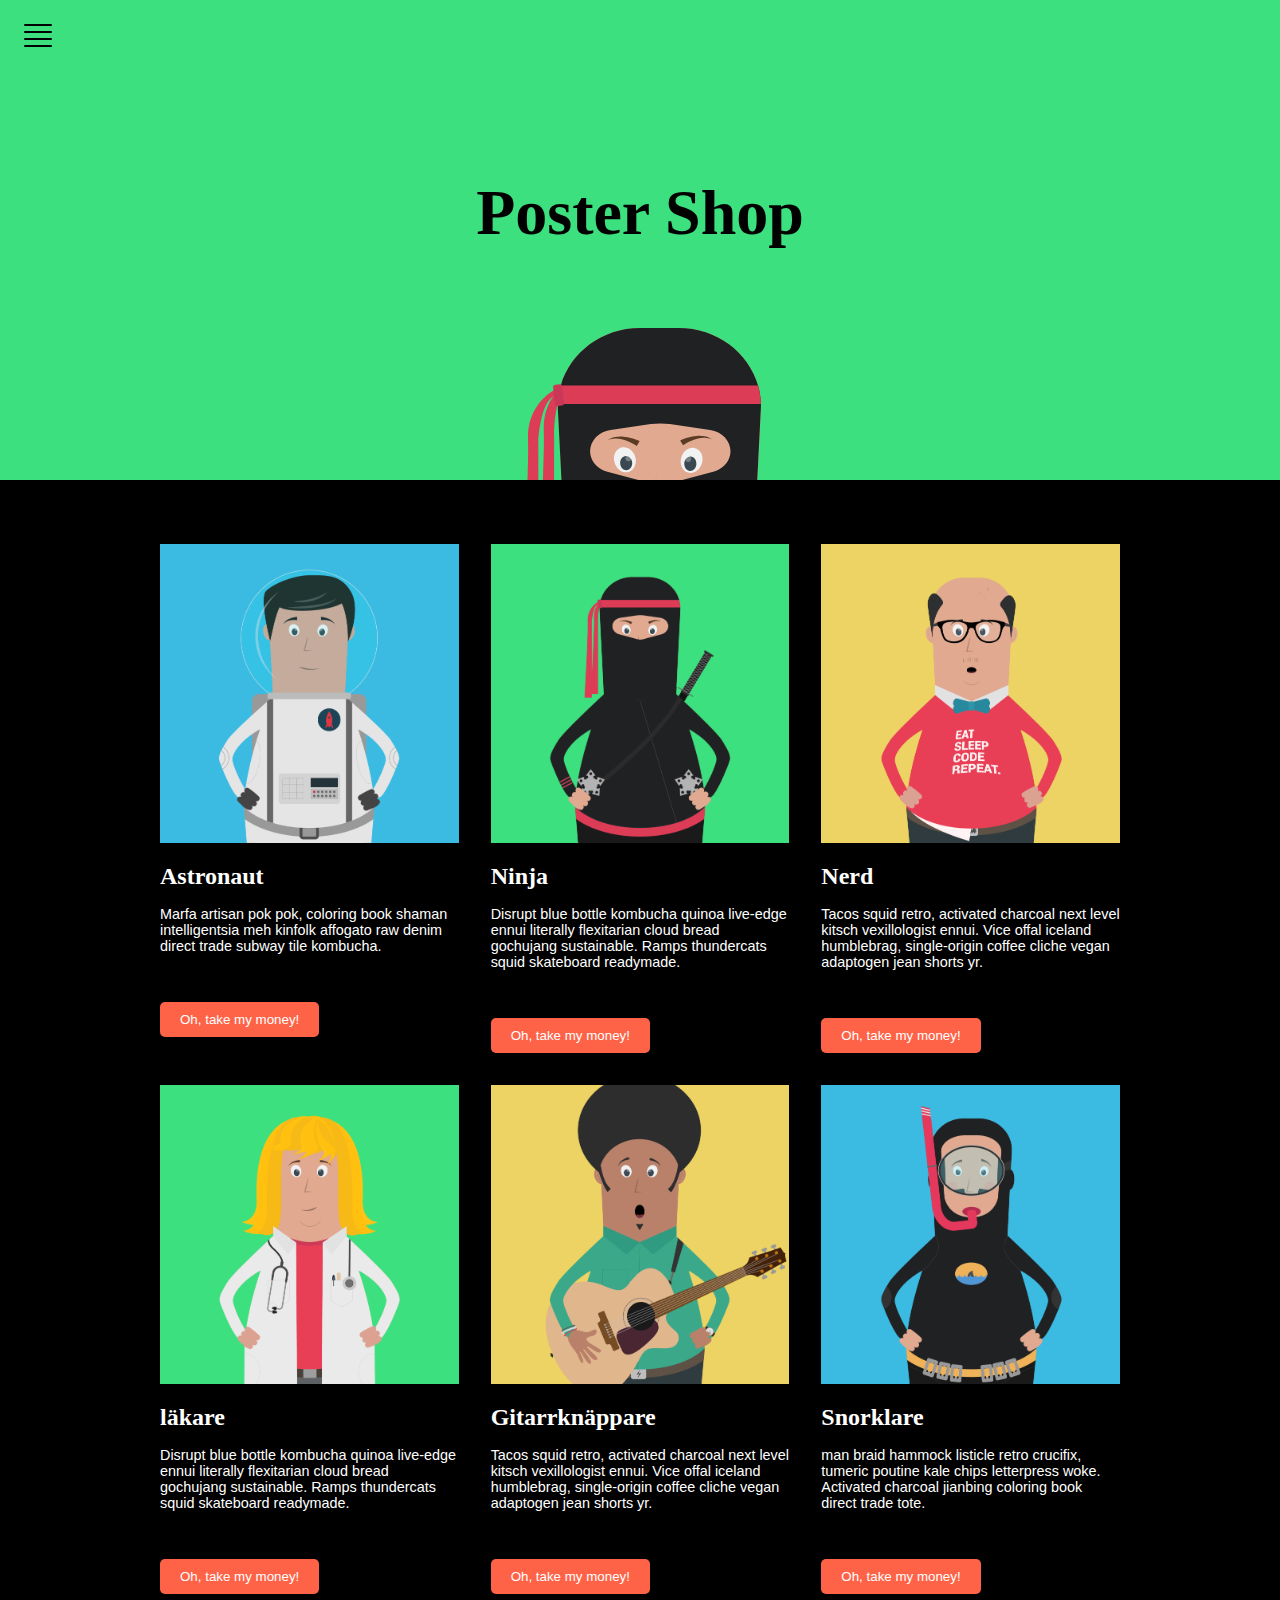
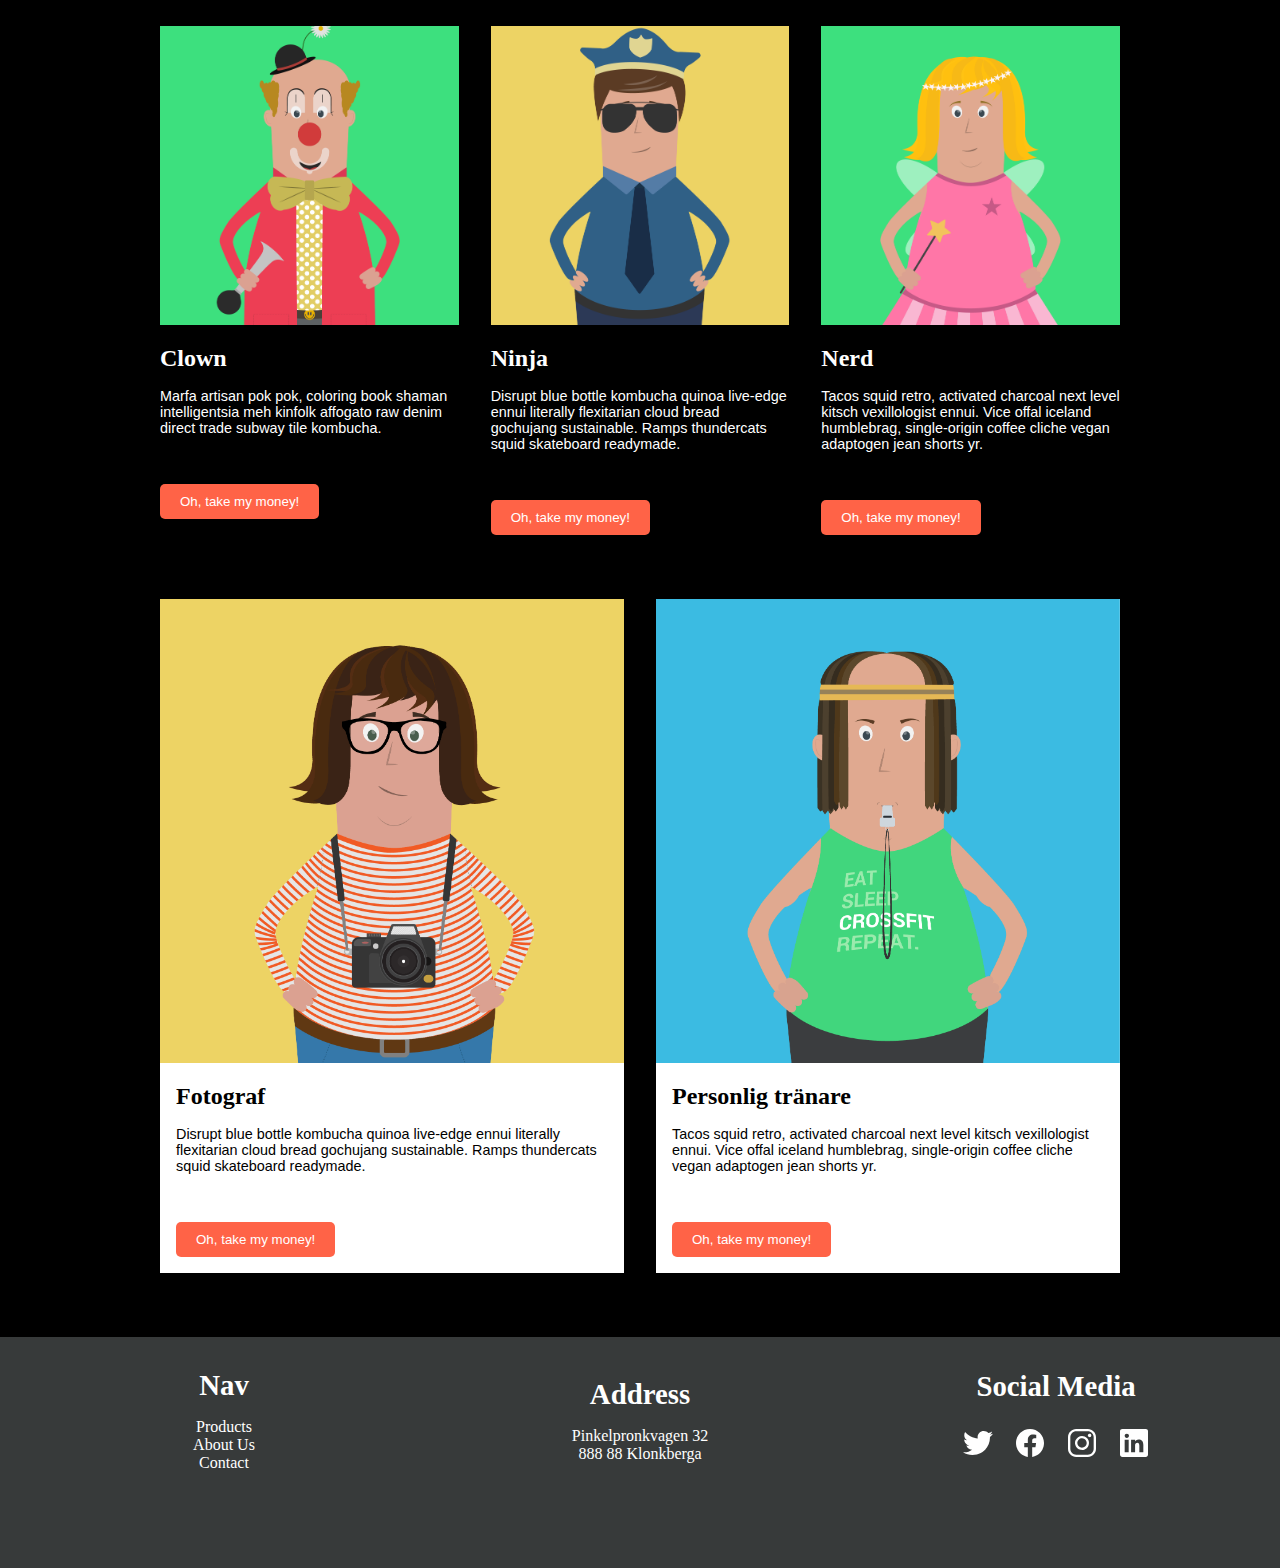
==== commit 28ff16c9: "footer style" ====
--- a/index.html
+++ b/index.html
@@ -101,13 +101,11 @@
     </section>
   </main>
   <footer>
-    <section>
+    <section class="footer-nav">
       <h2>Nav</h2>
-      <ul>
-        <li><a href="#">Products</a></li>
-        <li><a href="#">About Us</a></li>
-        <li><a href="#">Contact</a></li>
-      </ul>
+        <a href="#">Products</a>
+        <a href="#">About Us</a>
+        <a href="#">Contact</a>
     </section>
     <section>
       <h2>Address</h2>
--- a/style.css
+++ b/style.css
@@ -88,10 +88,30 @@
 footer {
     display: grid;
     grid-template-columns: repeat(auto-fit, minmax(200px, 1fr));
-    gap: 20px;
-    padding: 20px;
+    gap: 2rem;
+    padding: 2rem 2rem 6rem 2rem;
     background-color: #373a3a;
     color: #fff;
     align-items: center;
     text-align: center;
+    font-family: 'Segoe UI', Roboto;
+}
+
+.footer-nav{
+    display: flex;
+    flex-direction: column;
+}
+
+.footer-nav a{
+    text-decoration: none;
+    color: #fff;
+}
+
+footer h2{
+    font-size: 1.8rem;
+    margin-bottom: 1rem;
+}
+
+footer img{
+    margin: 0.5rem;
 }